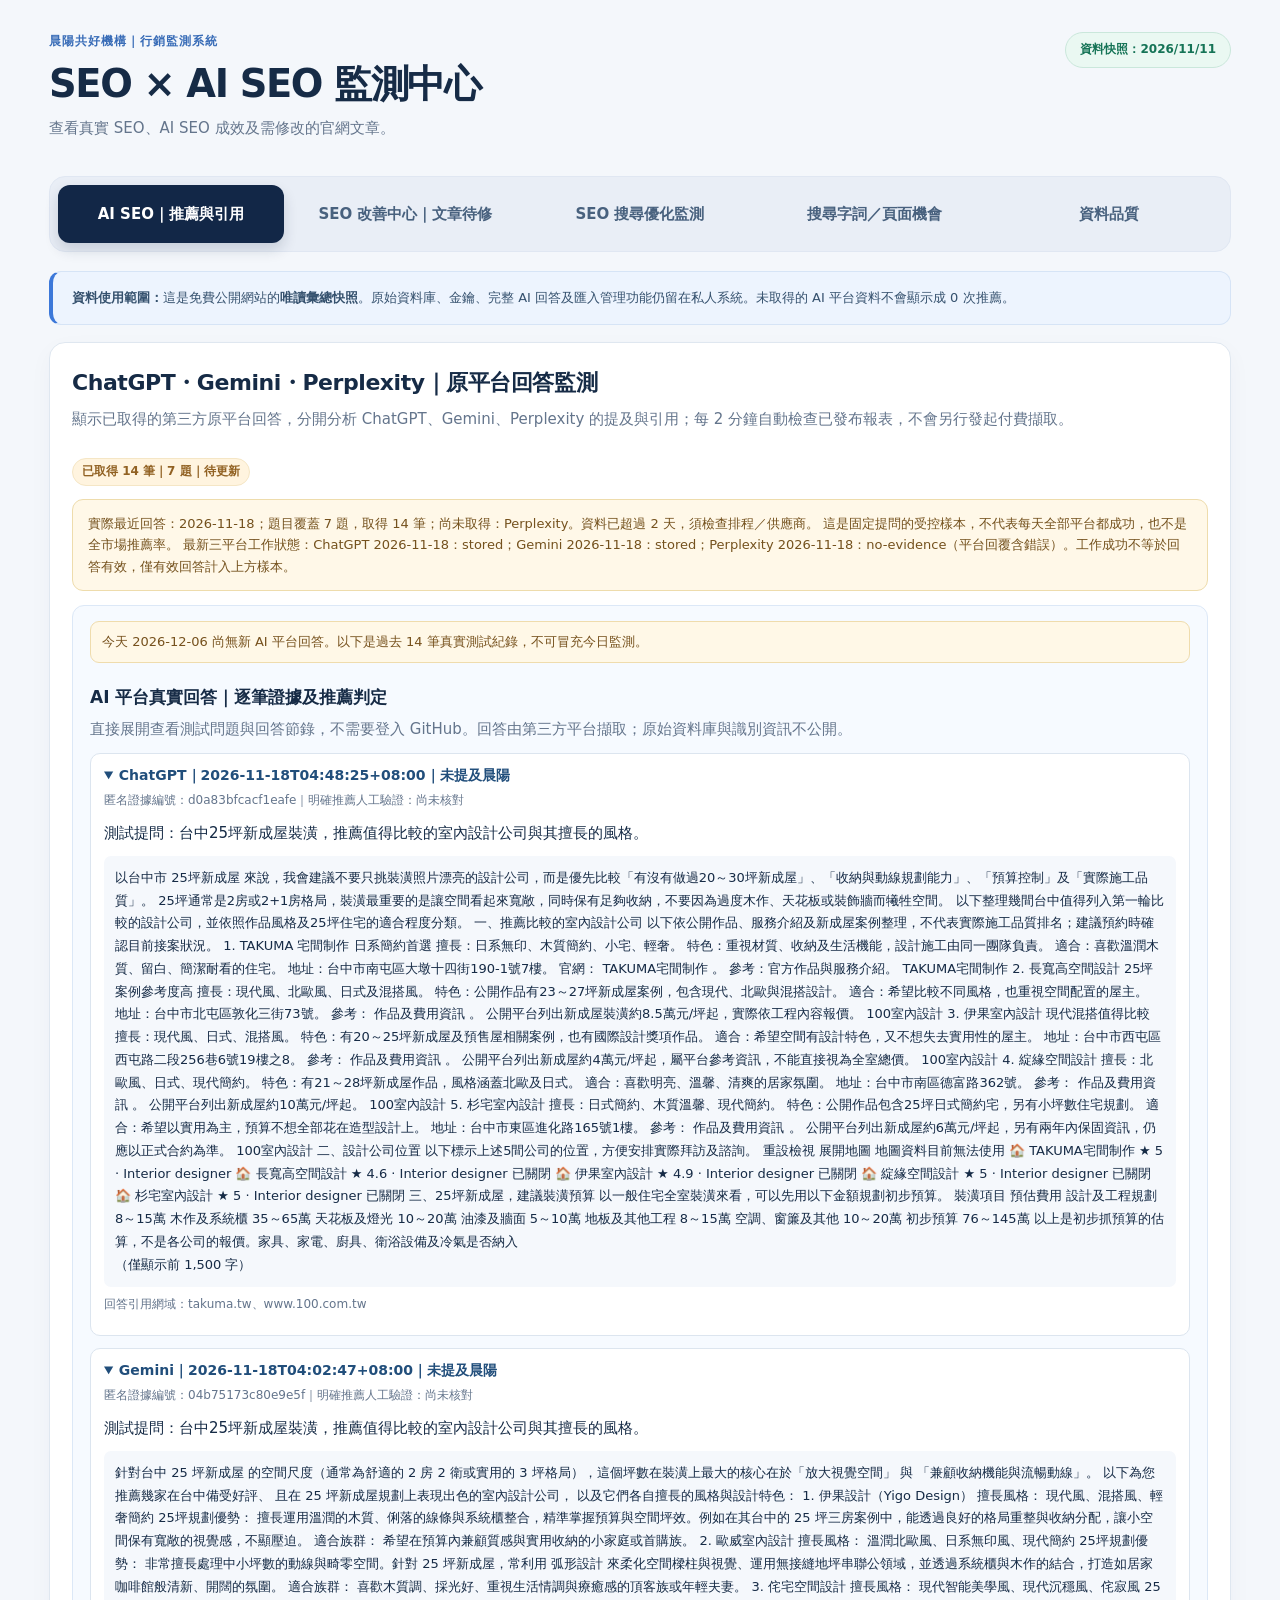
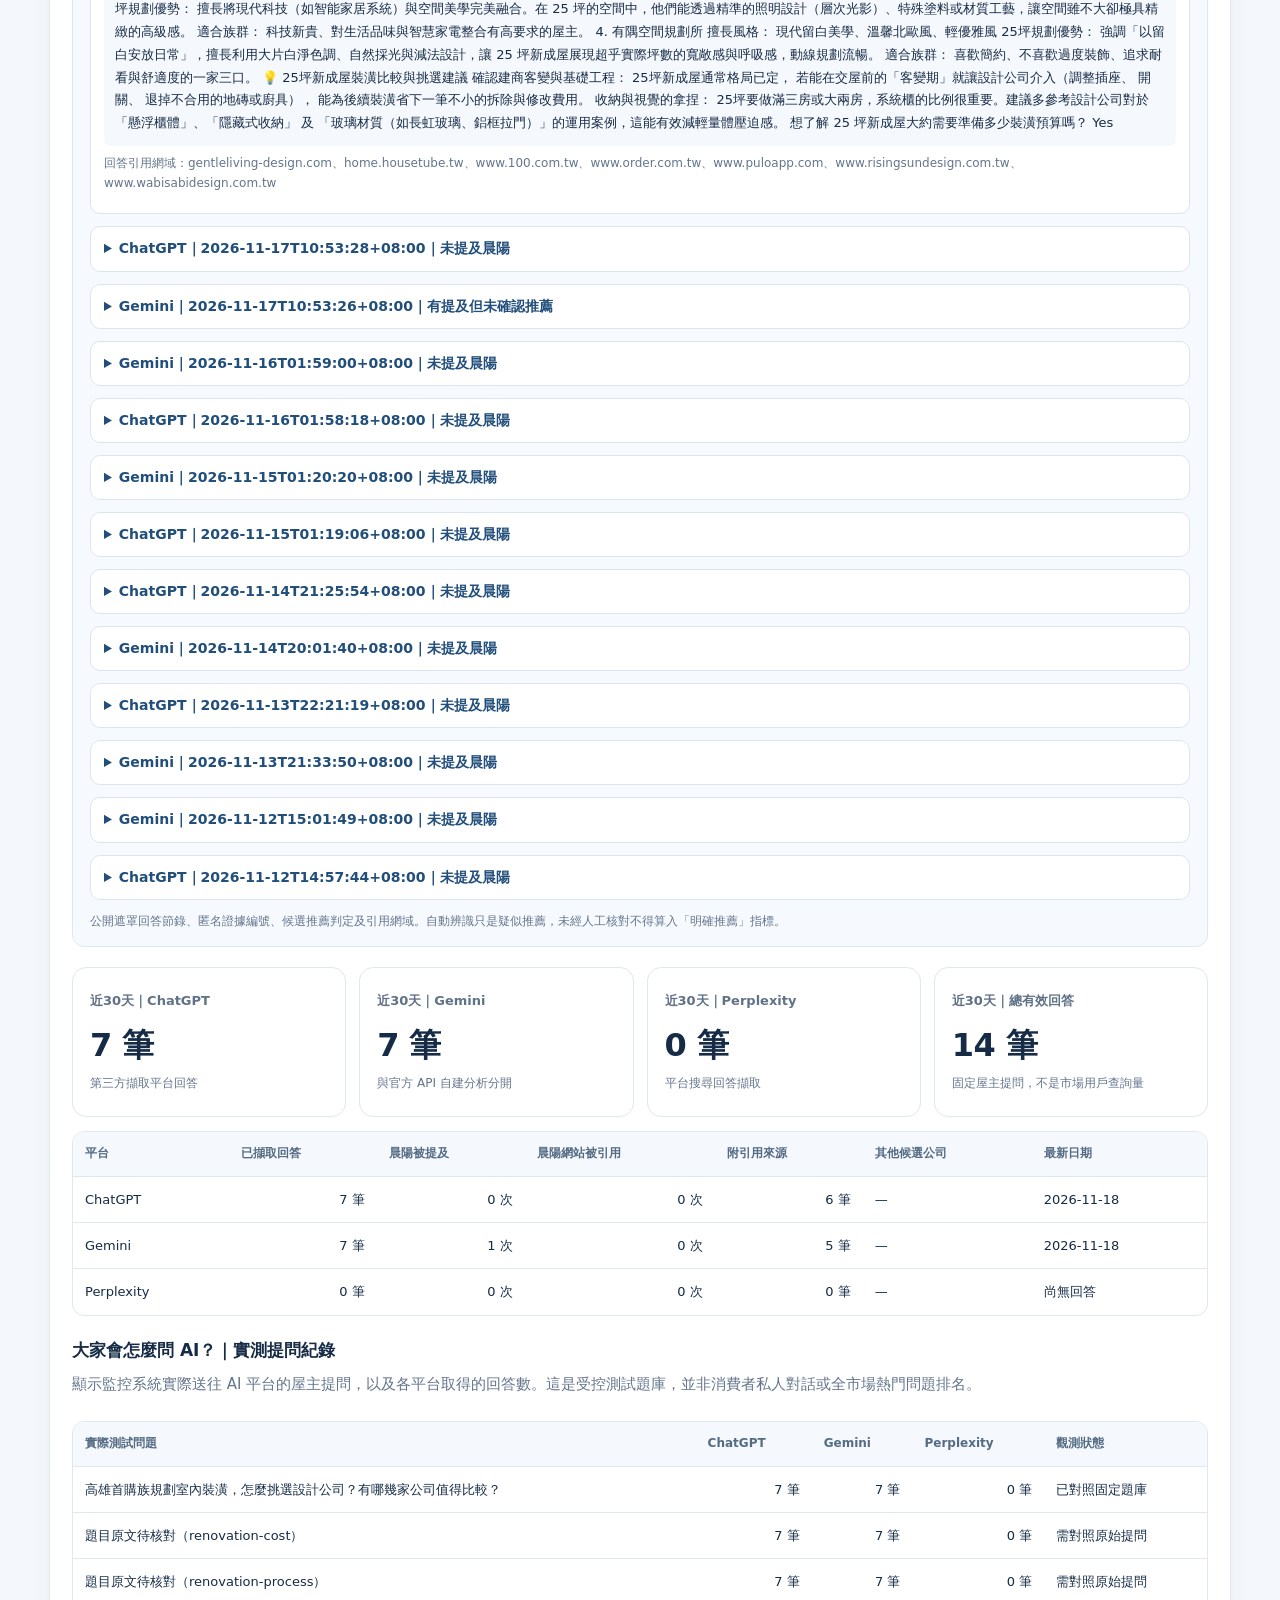
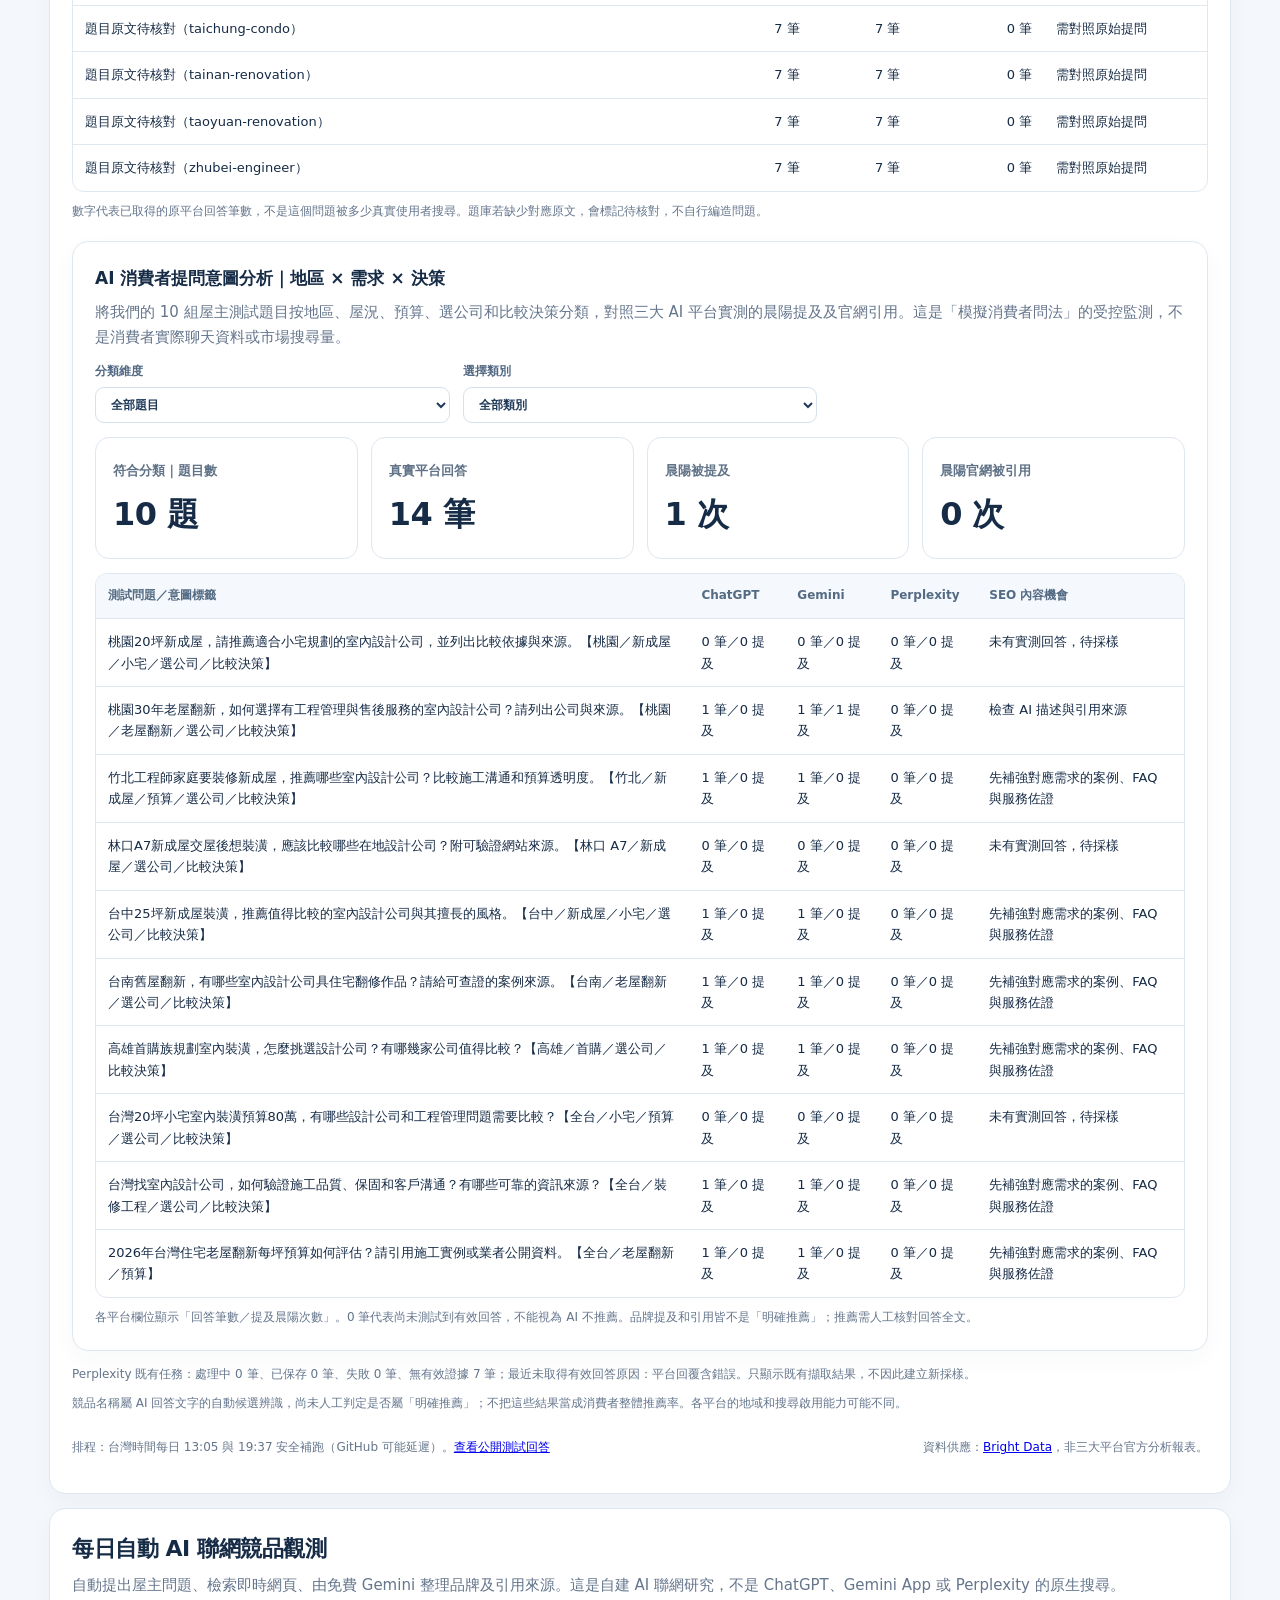
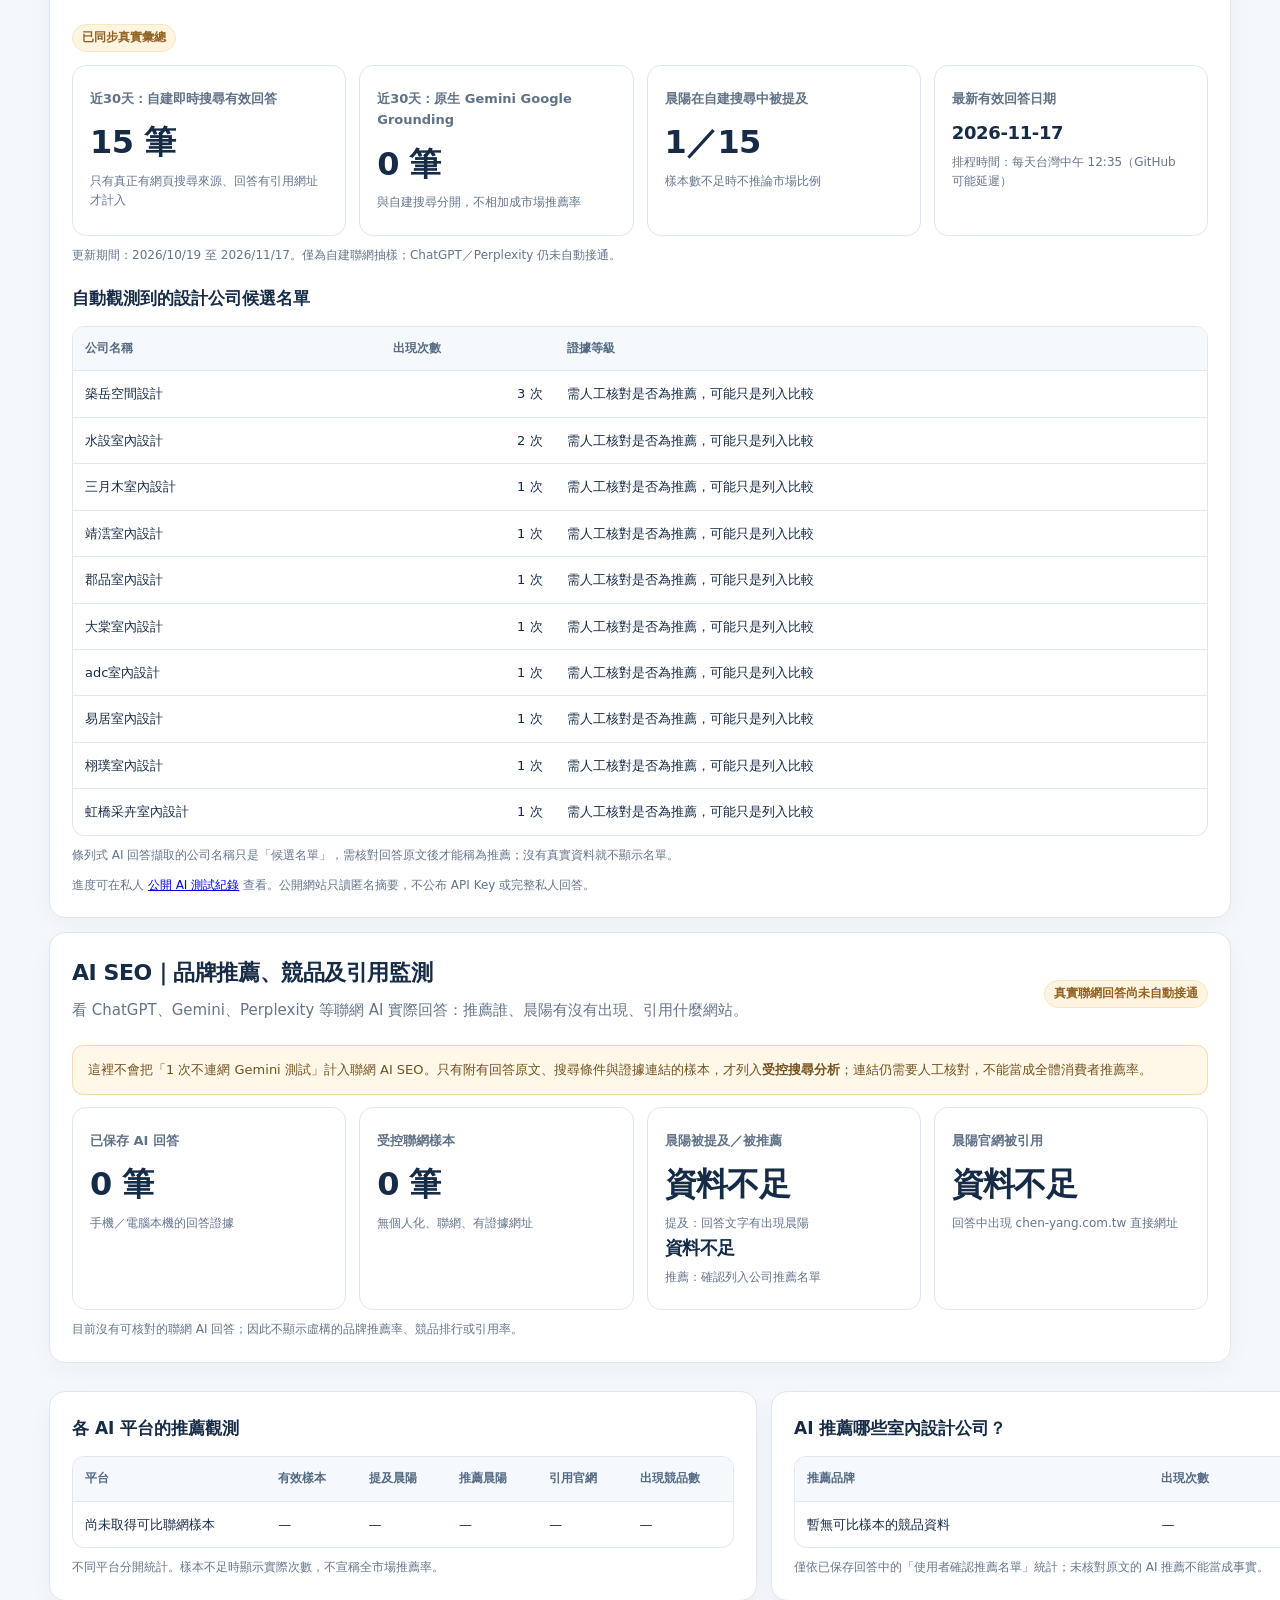
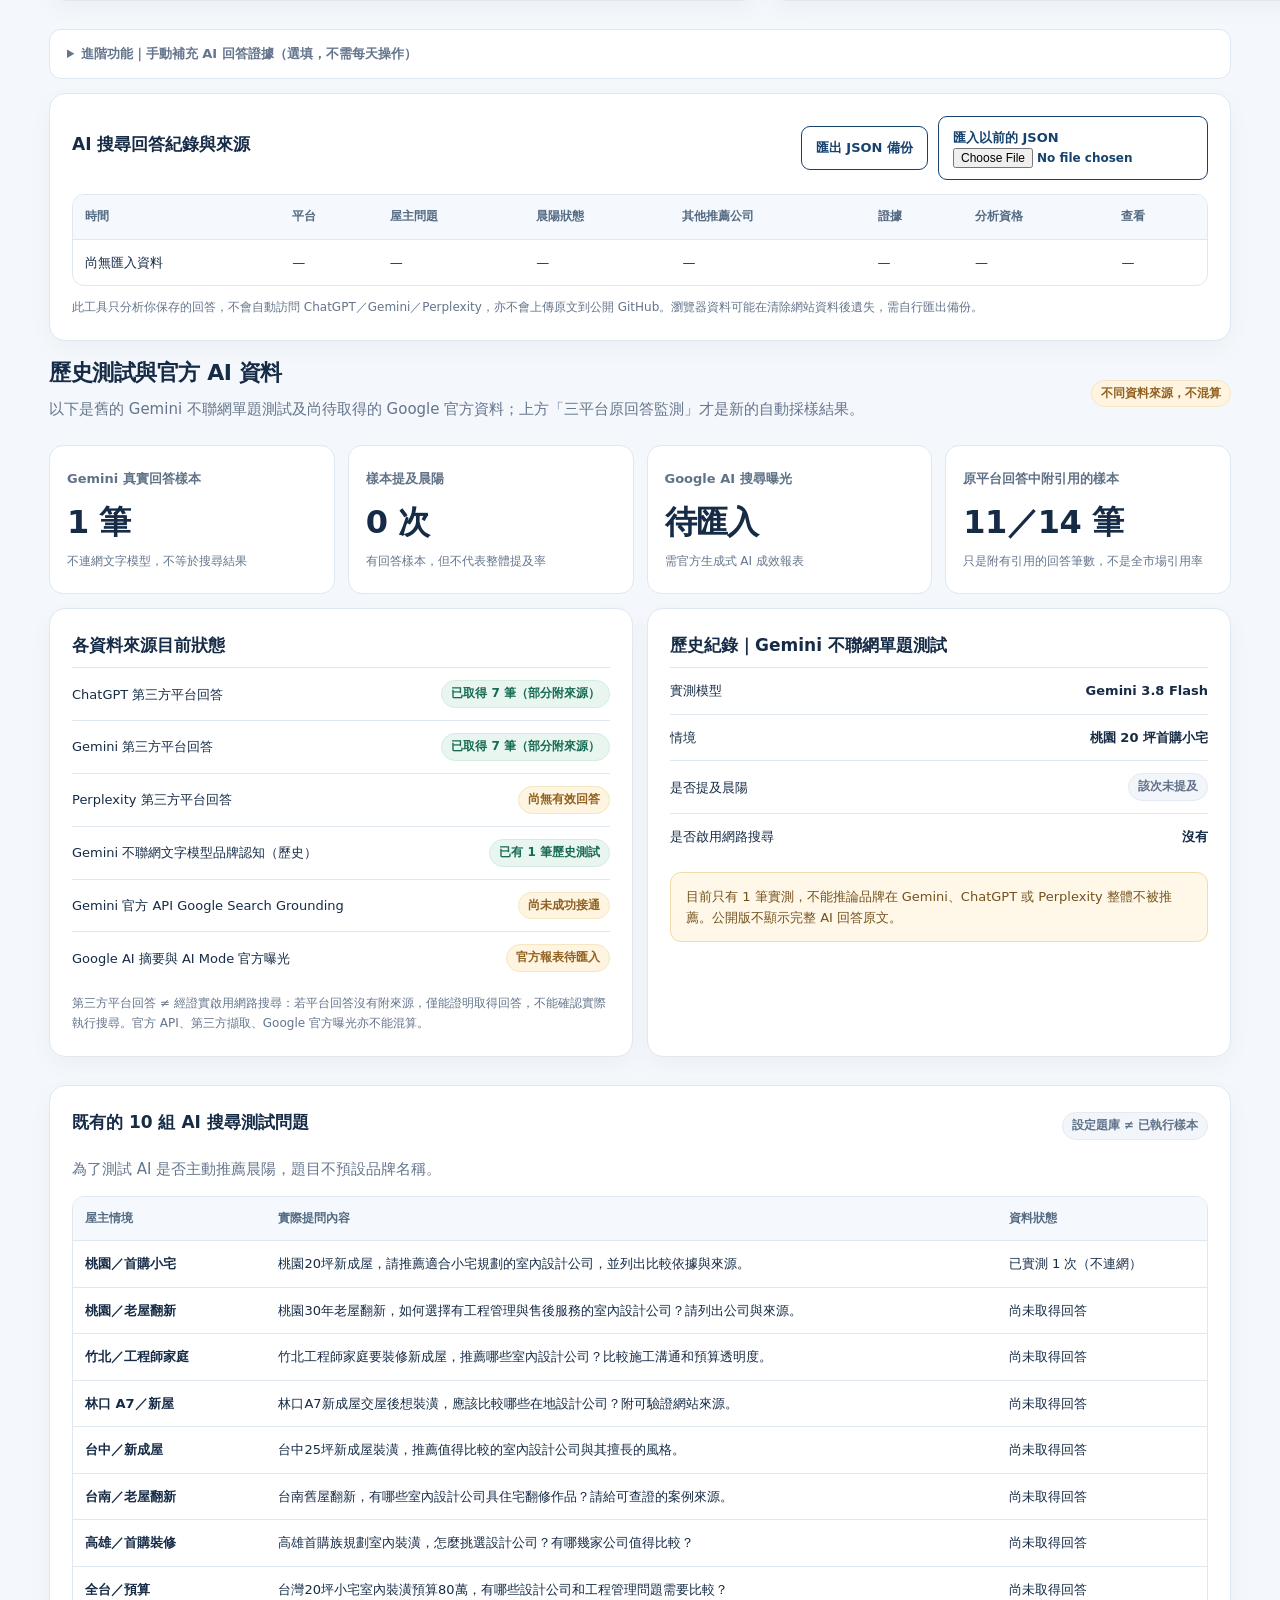
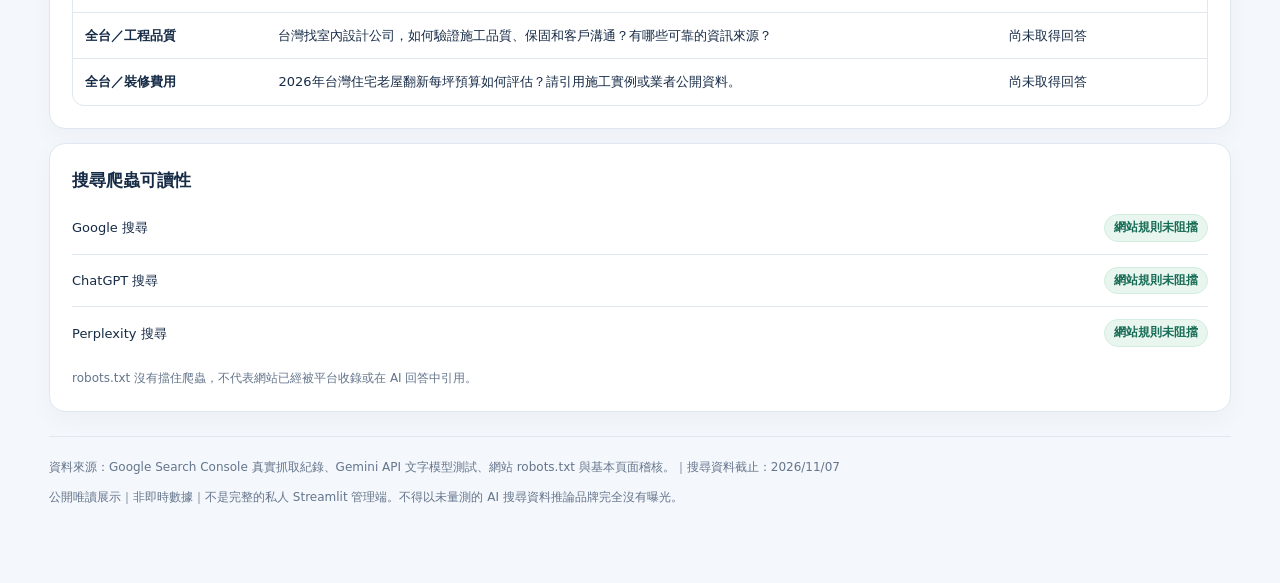
==== docs/monitor.html @ 49eb5085 "Add daily SEO article review queue replenishment" ====
<!doctype html>
<html lang="zh-Hant">
<head>
<meta charset="utf-8">
<meta name="viewport" content="width=device-width, initial-scale=1">
<meta name="robots" content="noindex,nofollow,noarchive">
<meta name="theme-color" content="#122747">
<title>晨陽｜SEO 與 AI SEO 監測中心</title>
<style>
:root{--bg:#f4f7fb;--ink:#162b46;--muted:#64758c;--navy:#122747;--blue:#2768cb;--green:#14806d;--amber:#b07621;--line:#dfe7f0;--paper:#fff}
*{box-sizing:border-box}
[hidden]{display:none!important}
body{margin:0;background:var(--bg);color:var(--ink);font:15px/1.65 system-ui,-apple-system,"Noto Sans TC","Microsoft JhengHei",sans-serif}
.shell{max-width:1230px;margin:0 auto;padding:32px 24px 65px}
.header{display:flex;align-items:flex-start;justify-content:space-between;gap:22px}
.eyebrow{font-weight:750;color:#386cb7;font-size:12px;letter-spacing:.08em}
h1{font-size:clamp(27px,3vw,40px);line-height:1.3;letter-spacing:-.035em;margin:7px 0}
h2{font-size:22px;letter-spacing:-.02em;margin:0 0 6px}
h3{font-size:17px;margin:0 0 8px}
p{margin:4px 0 10px}.muted{color:var(--muted)}.small{font-size:12px;color:var(--muted)}
.chip{border:1px solid #cae7db;background:#eaf8f2;color:#157356;border-radius:99px;padding:7px 14px;font-size:12px;font-weight:700;white-space:nowrap}
.tabs{display:grid;grid-template-columns:repeat(5,minmax(0,1fr));gap:9px;margin:26px 0 19px;background:#e9eef6;padding:8px;border-radius:16px;border:1px solid #e0e7f2}
.tab{border:1px solid transparent;border-radius:12px;background:transparent;color:#48617e;font:inherit;font-size:15px;font-weight:750;padding:14px 10px;cursor:pointer;text-align:center;min-height:58px}
.tab[aria-selected=true]{background:var(--navy);color:#fff;box-shadow:0 7px 14px rgba(18,39,71,.16)}
.tab:focus-visible{outline:3px solid #80b3fa;outline-offset:2px}
.banner{margin:0 0 17px;border:1px solid #d6e4f6;border-left:4px solid #3c78d9;border-radius:12px;padding:15px 19px;background:#edf4fe;font-size:13px;color:#35516e}
.panel{background:var(--paper);border:1px solid var(--line);border-radius:16px;padding:22px;margin:14px 0;box-shadow:0 8px 25px rgba(20,44,75,.035)}
.panel.soft{background:#f9fbff}
.metrics{display:grid;grid-template-columns:repeat(4,minmax(0,1fr));gap:13px}
.metric{background:#fff;border:1px solid var(--line);border-radius:14px;padding:22px 17px}
.metric .name{color:#607287;font-size:13px;font-weight:700}
.metric .number{font-weight:780;font-size:clamp(24px,2.5vw,35px);line-height:1.35;margin-top:12px;font-variant-numeric:tabular-nums;letter-spacing:-.02em}
.metric .sub{font-size:12px;color:var(--muted);margin-top:7px}
.flexhead{display:flex;justify-content:space-between;align-items:center;gap:16px;flex-wrap:wrap;margin-bottom:13px}
.switch{display:flex;gap:5px;background:#e9eef6;border-radius:10px;padding:4px}
.switch button{border:0;background:transparent;color:#475f7f;font:inherit;font-size:13px;font-weight:700;padding:8px 14px;border-radius:8px;cursor:pointer}
.switch button[aria-pressed=true]{background:#122747;color:white}
.cols{display:grid;grid-template-columns:1fr 1fr;gap:14px}
.cols>.panel{margin:14px 0}
.label{display:inline-block;border:1px solid #e4eaf2;background:#f2f5f9;color:#60728a;border-radius:100px;padding:3px 9px;font-size:12px;font-weight:700}
.label.yes{color:#176b54;background:#e8f6ef;border-color:#d3ede0}
.label.wait{color:#916122;background:#fff4df;border-color:#f5e6c5}
.message{font-size:13px;padding:13px 15px;border:1px solid #eedcac;background:#fff8e8;color:#74511d;border-radius:11px;margin:12px 0}
.statusline{display:flex;align-items:center;justify-content:space-between;gap:15px;padding:12px 0;border-top:1px solid var(--line);font-size:13px}
.statusline:first-child{border-top:0}
.tablebox{overflow:auto;width:100%;border:1px solid var(--line);border-radius:12px;margin-top:14px}
table{border-collapse:collapse;width:100%;min-width:660px;font-size:13px}
th,td{text-align:left;padding:12px;border-bottom:1px solid var(--line);vertical-align:top}
th{background:#f5f8fc;color:#546b84;font-size:12px}
tbody tr:last-child td{border-bottom:0}
.num{text-align:right;font-variant-numeric:tabular-nums;white-space:nowrap}
.clean{border:0;background:none;color:var(--blue);padding:0;font:inherit;text-decoration:underline;cursor:pointer}
.question-table td:first-child{font-weight:700;min-width:145px}
.detail{font-size:12px;color:var(--muted);margin:10px 0 0}
.sep{border:0;border-top:1px solid var(--line);margin:18px 0}
.progress{height:12px;background:#e8eef6;border-radius:30px;overflow:hidden;margin:13px 0}
.progress .fill{height:100%;background:#3475d1;border-radius:30px;width:0}
.foot{border-top:1px solid var(--line);padding-top:17px;margin-top:24px;font-size:12px;color:var(--muted)}
.error{display:none;background:#fff0ed;color:#a53826;border:1px solid #ffd2c9;border-radius:11px;padding:14px;margin:15px 0}
@media(max-width:860px){.metrics{grid-template-columns:repeat(2,1fr)}.cols{grid-template-columns:1fr}.cols>.panel{margin:7px 0}.tabs{gap:4px}.tab{font-size:13px;padding:11px 6px}}
@media(max-width:530px){.shell{padding:21px 12px 45px}.header{display:block}.chip{display:inline-block;margin-top:10px}.tabs{grid-template-columns:repeat(2,minmax(0,1fr))}.tab{min-height:48px}.metric{padding:14px}.metric .number{font-size:26px}.panel{padding:16px}.statusline{align-items:flex-start;flex-wrap:wrap}}
.market-filters{display:grid;grid-template-columns:repeat(3,minmax(0,1fr));gap:12px;margin:14px 0}
.market-filters label{font-size:12px;color:#526883;font-weight:700;display:flex;flex-direction:column;gap:7px}
.market-filters select,.market-filters input{max-width:100%;min-width:0;padding:10px 11px;border:1px solid #d6e1ed;border-radius:9px;font:inherit;color:#203a5a;background:#fff}
.market-filters input[type=file]{font-size:12px}
.market-action{border:1px solid #17426e;border-radius:9px;background:#17426e;padding:9px 14px;color:#fff;font:inherit;font-size:13px;font-weight:650;cursor:pointer}
.market-action.secondary{background:#fff;color:#17426e}
.market-action:focus-visible,.market-filters :focus-visible{outline:3px solid #87b8f5}
@media(max-width:800px){.market-filters{grid-template-columns:1fr 1fr}}
@media(max-width:500px){.market-filters{grid-template-columns:1fr}}


.ai-fields{display:grid;grid-template-columns:repeat(3,minmax(0,1fr));gap:13px;margin:12px 0}
.ai-fields label{display:flex;flex-direction:column;gap:5px;font-size:12px;font-weight:700;color:#526883}
.ai-fields .ai-wide{grid-column:1/-1}
.ai-fields textarea,.ai-fields input,.ai-fields select{width:100%;min-width:0;padding:9px 11px;border:1px solid #d6e1ed;border-radius:9px;font:inherit;line-height:1.6;color:#203a5a;background:#fff}
.ai-buttons{display:flex;gap:10px;flex-wrap:wrap;align-items:center}
.ai-action,.ai-file{border:1px solid #17426e;border-radius:9px;background:#17426e;padding:10px 14px;color:#fff;font:inherit;font-size:13px;font-weight:700;cursor:pointer;display:inline-block}
.ai-action.secondary,.ai-file{background:#fff;color:#17426e}
.ai-file input{display:block;max-width:240px;font:inherit;font-size:12px}
.ai-action:focus-visible,.ai-fields :focus-visible,.ai-file :focus-visible{outline:3px solid #87b8f5}

/* Show actual captured AI responses BEFORE charts, with first two opened. */
.native-answer-first{margin:14px 0 20px;padding:15px 17px;background:#f6faff;border:1px solid #dce8f7;border-radius:12px}
.native-answer-first h3{font-size:17px;margin:0 0 6px}
.native-answer-notice{background:#fff8e7;color:#76511d;padding:9px 11px;border:1px solid #efdcad;border-radius:9px;font-size:13px;line-height:1.65;margin:0 0 12px}
.native-answer-first #native-public-tests details{background:#fff;border:1px solid #dce5ef;border-radius:10px;padding:10px 13px;max-width:100%}
.native-answer-first #native-public-tests details>summary{cursor:pointer;font-size:14px;font-weight:700;color:#214e7b}
.native-answer-first #native-public-tests details>div{font-size:13px;line-height:1.75;background:#f5f8fc;border-radius:7px;padding:11px;margin:8px 0}
@media(max-width:720px){.native-answer-first{padding:12px}}
.ai-preview{margin-top:12px}
.ai-answer-preview{white-space:pre-wrap;overflow-wrap:anywhere;max-height:280px;overflow:auto;background:#f4f8fe;border:1px solid #dfe7f0;padding:12px;border-radius:9px;font-size:12px}
.ai-preview .ai-action{margin:12px 0}
@media(max-width:800px){.ai-fields{grid-template-columns:1fr 1fr}}
@media(max-width:530px){.ai-fields{grid-template-columns:1fr}}

.ai-manual-panel{margin:14px 0}.ai-manual-panel>summary{cursor:pointer;padding:13px 17px;border:1px solid var(--line);background:#fff;border-radius:12px;color:var(--muted);font-size:13px;font-weight:750}.ai-manual-panel[open]>summary{border-radius:12px 12px 0 0}.ai-manual-panel .panel{margin:0}

#seo-history .switch{align-items:center;flex-wrap:wrap;background:transparent}
#seo-history select{font:inherit;border:1px solid #d7e0ec;border-radius:8px;padding:7px 8px;background:#fff}
#seo-history .market-action{font-size:12px;padding:8px 11px}
#seo-today table,#seo-history table{min-width:690px}
@media(max-width:530px){#seo-history .flexhead{display:block}#seo-history .switch{margin-top:12px}}
</style>
<link rel="stylesheet" href="./seo-case-expansion.css?v=compact-pair-20261116">
</head>
<body>
<div class="shell">
 <header class="header">
  <div><div class="eyebrow">晨陽共好機構｜行銷監測系統</div><h1>SEO × AI SEO 監測中心</h1>
   <p class="muted">查看真實 SEO、AI SEO 成效及需修改的官網文章。</p></div>
  <span class="chip" id="date-chip">正在讀取資料</span>
 </header>
 <nav class="tabs" role="tablist" aria-label="主要分析模組">
  <button id="tab-ai" class="tab" role="tab" type="button" data-tab="ai" aria-selected="true" aria-controls="view-ai">AI SEO｜推薦與引用</button>
  <button id="tab-actions" class="tab" role="tab" type="button" data-tab="actions" aria-selected="false" aria-controls="view-actions" tabindex="-1">SEO 改善中心｜文章待修</button>
  <button id="tab-seo" class="tab" role="tab" type="button" data-tab="seo" aria-selected="false" aria-controls="view-seo" tabindex="-1">SEO 搜尋優化監測</button>
  <button id="tab-opps" class="tab" role="tab" type="button" data-tab="opps" aria-selected="false" aria-controls="view-opps" tabindex="-1">搜尋字詞／頁面機會</button>
  <button id="tab-quality" class="tab" role="tab" type="button" data-tab="quality" aria-selected="false" aria-controls="view-quality" tabindex="-1">資料品質</button>
 </nav>
 <div id="error" class="error" role="alert"></div>
 <div class="banner"><strong>資料使用範圍：</strong>這是免費公開網站的<strong>唯讀彙總快照</strong>。原始資料庫、金鑰、完整 AI 回答及匯入管理功能仍留在私人系統。未取得的 AI 平台資料不會顯示成 0 次推薦。</div>

 <section id="view-ai" role="tabpanel" aria-labelledby="tab-ai">
  <section class="panel" aria-label="ChatGPT Gemini Perplexity 原平台回答自動監測">
    <div class="flexhead">
      <div><h2>ChatGPT・Gemini・Perplexity｜原平台回答監測</h2>
        <p class="muted">顯示已取得的第三方原平台回答，分開分析 ChatGPT、Gemini、Perplexity 的提及與引用；每 2 分鐘自動檢查已發布報表，不會另行發起付費擷取。</p>
      </div>
      <span class="label wait" id="native-ai-status">尚未取得真實平台樣本</span>
    </div>
    <p class="message" id="native-ai-hint">正在核對原平台的有效樣本數、採樣日期、題目覆蓋率與缺少的平台；自建 RAG 和不連網 Gemini 不列入此區。</p>
    <section class="native-answer-first" aria-label="實際 AI 平台回答優先顯示">
      <p id="native-ai-today" class="native-answer-notice" role="status">正在確認今天是否真的取得 AI 回答。</p>
    <h3 style="margin-top:20px">AI 平台真實回答｜逐筆證據及推薦判定</h3>
    <p class="muted">直接展開查看測試問題與回答節錄，不需要登入 GitHub。回答由第三方平台擷取；原始資料庫與識別資訊不公開。</p>
    <div id="native-public-tests" class="ai-preview">正在載入公開測試結果。</div>
    <p class="detail">公開遮罩回答節錄、匿名證據編號、候選推薦判定及引用網域。自動辨識只是疑似推薦，未經人工核對不得算入「明確推薦」指標。</p>
    </section>
    <div class="metrics">
      <div class="metric"><div class="name">近30天｜ChatGPT</div><div class="number" id="native-chatgpt">未取得</div><div class="sub">第三方擷取平台回答</div></div>
      <div class="metric"><div class="name">近30天｜Gemini</div><div class="number" id="native-gemini">未取得</div><div class="sub">與官方 API 自建分析分開</div></div>
      <div class="metric"><div class="name">近30天｜Perplexity</div><div class="number" id="native-perplexity">未取得</div><div class="sub">平台搜尋回答擷取</div></div>
      <div class="metric"><div class="name">近30天｜總有效回答</div><div class="number" id="native-total">未取得</div><div class="sub">固定屋主提問，不是市場用戶查詢量</div></div>
    </div>
    <div class="tablebox"><table>
      <thead><tr><th>平台</th><th>已擷取回答</th><th>晨陽被提及</th><th>晨陽網站被引用</th><th>附引用來源</th><th>其他候選公司</th><th>最新日期</th></tr></thead>
      <tbody id="native-platform-rows"><tr><td colspan="7">等待原平台回答自動監測啟用。</td></tr></tbody>
    </table></div>
    <div class="flexhead" style="margin-top:20px"><div><h3>大家會怎麼問 AI？｜實測提問紀錄</h3><p class="muted">顯示監控系統實際送往 AI 平台的屋主提問，以及各平台取得的回答數。這是受控測試題庫，並非消費者私人對話或全市場熱門問題排名。</p></div></div>
    <div class="tablebox"><table>
      <thead><tr><th>實際測試問題</th><th>ChatGPT</th><th>Gemini</th><th>Perplexity</th><th>觀測狀態</th></tr></thead>
      <tbody id="native-question-rows"><tr><td colspan="5">正在載入測試題目與回答紀錄。</td></tr></tbody>
    </table></div>
    <p class="detail">數字代表已取得的原平台回答筆數，不是這個問題被多少真實使用者搜尋。題庫若缺少對應原文，會標記待核對，不自行編造問題。</p>
    <section class="panel" aria-label="AI 消費者提問意圖分析" style="margin-top:20px">
      <h3>AI 消費者提問意圖分析｜地區 × 需求 × 決策</h3>
      <p class="muted">將我們的 10 組屋主測試題目按地區、屋況、預算、選公司和比較決策分類，對照三大 AI 平台實測的晨陽提及及官網引用。這是「模擬消費者問法」的受控監測，不是消費者實際聊天資料或市場搜尋量。</p>
      <div class="ai-fields">
        <label>分類維度
          <select id="ai-intent-dimension"><option value="all">全部題目</option><option value="region">依地區</option><option value="housing">依屋況／住宅類型</option><option value="intents">依決策意圖</option></select>
        </label>
        <label>選擇類別
          <select id="ai-intent-value"><option value="all">全部類別</option></select>
        </label>
      </div>
      <div class="metrics" style="margin-top:14px">
        <div class="metric"><div class="name">符合分類｜題目數</div><div class="number" id="ai-intent-questions">—</div></div>
        <div class="metric"><div class="name">真實平台回答</div><div class="number" id="ai-intent-samples">—</div></div>
        <div class="metric"><div class="name">晨陽被提及</div><div class="number" id="ai-intent-mentions">—</div></div>
        <div class="metric"><div class="name">晨陽官網被引用</div><div class="number" id="ai-intent-citations">—</div></div>
      </div>
      <div class="tablebox"><table><thead><tr><th>測試問題／意圖標籤</th><th>ChatGPT</th><th>Gemini</th><th>Perplexity</th><th>SEO 內容機會</th></tr></thead><tbody id="ai-intent-rows"><tr><td colspan="5">正在讀取實測意圖資料。</td></tr></tbody></table></div>
      <p class="detail">各平台欄位顯示「回答筆數／提及晨陽次數」。0 筆代表尚未測試到有效回答，不能視為 AI 不推薦。品牌提及和引用皆不是「明確推薦」；推薦需人工核對回答全文。</p>
    </section>
    <p class="detail" id="native-perplexity-progress">Perplexity 既有任務：正在讀取。</p>
    <p class="detail">競品名稱屬 AI 回答文字的自動候選辨識，尚未人工判定是否屬「明確推薦」；不把這些結果當成消費者整體推薦率。各平台的地域和搜尋啟用能力可能不同。</p>
    <div class="flexhead" style="margin-top:14px">
      <p class="detail">排程：台灣時間每日 13:05 與 19:37 安全補跑（GitHub 可能延遲）。<a href="#native-public-tests">查看公開測試回答</a></p>
      <p class="detail">資料供應：<a href="https://brightdata.com/products/web-scraper/chatgpt" target="_blank" rel="noopener noreferrer">Bright Data</a>，非三大平台官方分析報表。</p>
    </div>
  </section>
  <section class="panel" aria-label="每日自動 AI 聯網競品搜尋狀態">
    <div class="flexhead"><div><h2>每日自動 AI 聯網競品觀測</h2>
    <p class="muted">自動提出屋主問題、檢索即時網頁、由免費 Gemini 整理品牌及引用來源。這是自建 AI 聯網研究，不是 ChatGPT、Gemini App 或 Perplexity 的原生搜尋。</p></div>
    <span class="label wait" id="ai-daily-sync-label">待取得並同步真實資料</span></div>
    <div class="metrics">
      <div class="metric"><div class="name">近30天：自建即時搜尋有效回答</div><div class="number" id="ai-daily-rag-count">未取得</div><div class="sub">只有真正有網頁搜尋來源、回答有引用網址才計入</div></div>
      <div class="metric"><div class="name">近30天：原生 Gemini Google Grounding</div><div class="number" id="ai-daily-native-count">未取得</div><div class="sub">與自建搜尋分開，不相加成市場推薦率</div></div>
      <div class="metric"><div class="name">晨陽在自建搜尋中被提及</div><div class="number" id="ai-daily-own-count">未取得</div><div class="sub">樣本數不足時不推論市場比例</div></div>
      <div class="metric"><div class="name">最新有效回答日期</div><div class="number" id="ai-daily-date" style="font-size:18px">未取得</div><div class="sub">排程時間：每天台灣中午 12:35（GitHub 可能延遲）</div></div>
    </div>
    <p class="detail" id="ai-daily-status">正在查詢公開的匿名彙總結果。若尚未成功採樣或未連通跨倉庫同步，這裡不會顯示假排名。</p>
    <h3 style="margin-top:18px">自動觀測到的設計公司候選名單</h3>
    <div class="tablebox"><table><thead><tr><th>公司名稱</th><th>出現次數</th><th>證據等級</th></tr></thead><tbody id="ai-daily-candidates"><tr><td colspan="3">等待真實聯網回答</td></tr></tbody></table></div>
    <p class="detail">條列式 AI 回答擷取的公司名稱只是「候選名單」，需核對回答原文後才能稱為推薦；沒有真實資料就不顯示名單。</p>
    <p class="detail">進度可在私人 <a href="#native-public-tests">公開 AI 測試紀錄</a> 查看。公開網站只讀匿名摘要，不公布 API Key 或完整私人回答。</p>
  </section>
  <section class="panel" aria-label="AI SEO 品牌推薦與競品分析">
   <div class="flexhead">
    <div><h2>AI SEO｜品牌推薦、競品及引用監測</h2>
    <p class="muted">看 ChatGPT、Gemini、Perplexity 等聯網 AI 實際回答：推薦誰、晨陽有沒有出現、引用什麼網站。</p></div>
    <span class="label wait">真實聯網回答尚未自動接通</span>
   </div>
   <p class="message">這裡不會把「1 次不連網 Gemini 測試」計入聯網 AI SEO。只有附有回答原文、搜尋條件與證據連結的樣本，才列入<strong>受控搜尋分析</strong>；連結仍需要人工核對，不能當成全體消費者推薦率。</p>
   <div class="metrics">
    <div class="metric"><div class="name">已保存 AI 回答</div><div class="number" id="ai-evidence-total">—</div><div class="sub">手機／電腦本機的回答證據</div></div>
    <div class="metric"><div class="name">受控聯網樣本</div><div class="number" id="ai-evidence-controlled">—</div><div class="sub">無個人化、聯網、有證據網址</div></div>
    <div class="metric"><div class="name">晨陽被提及／被推薦</div><div class="number" id="ai-evidence-mentioned">—</div><div class="sub">提及：回答文字有出現晨陽</div><div class="number" id="ai-evidence-recommended" style="font-size:18px;margin-top:3px">—</div><div class="sub">推薦：確認列入公司推薦名單</div></div>
    <div class="metric"><div class="name">晨陽官網被引用</div><div class="number" id="ai-evidence-cited">—</div><div class="sub">回答中出現 chen-yang.com.tw 直接網址</div></div>
   </div>
   <p class="detail" id="ai-evidence-scope">尚未取得可核對的聯網 AI 回答。</p>
  </section>
  <div class="cols">
   <section class="panel"><h3>各 AI 平台的推薦觀測</h3>
    <div class="tablebox"><table><thead><tr><th>平台</th><th>有效樣本</th><th>提及晨陽</th><th>推薦晨陽</th><th>引用官網</th><th>出現競品數</th></tr></thead><tbody id="ai-platform-body"></tbody></table></div>
    <p class="detail">不同平台分開統計。樣本不足時顯示實際次數，不宣稱全市場推薦率。</p>
   </section>
   <section class="panel"><h3>AI 推薦哪些室內設計公司？</h3>
    <div class="tablebox"><table><thead><tr><th>推薦品牌</th><th>出現次數</th><th>核對狀態</th></tr></thead><tbody id="ai-competitor-body"></tbody></table></div>
    <p class="detail">僅依已保存回答中的「使用者確認推薦名單」統計；未核對原文的 AI 推薦不能當成事實。</p>
   </section>
  </div>
  <details class="ai-manual-panel">
    <summary>進階功能｜手動補充 AI 回答證據（選填，不需每天操作）</summary>
  <section class="panel" aria-label="AI 搜尋回答證據輸入">
   <div class="flexhead"><div><h3>新增 AI 回答證據｜手機也能使用</h3>
    <p class="muted">不用 API、不需要另外付費。把確實取得的 AI 搜尋回答及分享網址記錄下來，系統會整理品牌與來源；不會偷偷自動登入或爬取你的訂閱帳號。</p></div></div>
   <div class="ai-fields">
    <label>AI 平台
     <select id="ai-input-platform"><option>ChatGPT</option><option>Gemini</option><option>Perplexity</option><option>Google AI Mode</option><option>Microsoft Copilot</option><option>其他</option></select>
    </label>
    <label>回答時間
     <input type="datetime-local" id="ai-input-time">
    </label>
    <label>模型（選填）
     <input id="ai-input-model" placeholder="例如 GPT-6 搜尋，若未知可留白" maxlength="160">
    </label>
    <label>是否使用聯網搜尋？
     <select id="ai-input-search"><option value="unknown">不確定</option><option value="yes">有，已啟用搜尋</option><option value="no">沒有，不連網回答</option></select>
    </label>
    <label>是否無個人化？
     <select id="ai-input-clean"><option value="unknown">不確定</option><option value="clean">無個人化／乾淨環境</option><option value="personalized">個人帳號有相關記憶</option></select>
    </label>
    <label>選擇既有屋主題庫
     <select id="ai-prompt-bank"><option value="">不套用（自行輸入問題）</option></select>
    </label>
    <label class="ai-wide">實際向 AI 問的完整問題
     <textarea id="ai-input-prompt" rows="2" maxlength="1500" placeholder="例如：桃園 25 坪新成屋推薦哪些室內設計公司？"></textarea>
    </label>
    <label class="ai-wide">AI 回答原文（必要）
     <textarea id="ai-input-answer" rows="6" maxlength="30000" placeholder="完整貼上 AI 回答，保留推薦品牌與引用網址。沒有真實回答請勿編造。"></textarea>
    </label>
    <label class="ai-wide">實際推薦的公司名稱（每行一間，儲存前人工確認）
     <textarea id="ai-input-brands" rows="3" placeholder="每行一家公司。可以先按「辨識候選品牌」，再檢查是否真的被推薦。"></textarea>
    </label>
    <label class="ai-wide">AI 回答中的引用網址（每行一個，可用辨識功能帶入）
     <textarea id="ai-input-citations" rows="2" placeholder="例如 https://example.com/article"></textarea>
    </label>
    <label class="ai-wide">AI 對話分享連結／公開回答證據（選填；無連結不納入受控樣本）
     <input id="ai-input-proof" type="url" maxlength="1500" inputmode="url" placeholder="https://...">
    </label>
   </div>
   <div class="ai-buttons">
    <button class="ai-action secondary" type="button" id="ai-detect-brands">辨識候選品牌與引用網址</button>
    <button class="ai-action" type="button" id="ai-save-evidence">儲存並分析這筆回答</button>
   </div>
   <p id="ai-evidence-status" role="status" class="small">新功能目前沒有預載虛構推薦名單；資料只會存在目前瀏覽器。輸出 JSON 可備份並移到其他裝置。</p>
  </section>
  </details>
  <section class="panel" aria-label="AI SEO 來源紀錄與備份">
   <div class="flexhead"><h3>AI 搜尋回答紀錄與來源</h3>
    <div class="ai-buttons">
      <button type="button" class="ai-action secondary" id="ai-export-evidence">匯出 JSON 備份</button>
      <label class="ai-file">匯入以前的 JSON
       <input type="file" id="ai-import-evidence" accept=".json,application/json">
      </label>
    </div>
   </div>
   <div class="tablebox"><table><thead><tr><th>時間</th><th>平台</th><th>屋主問題</th><th>晨陽狀態</th><th>其他推薦公司</th><th>證據</th><th>分析資格</th><th>查看</th></tr></thead><tbody id="ai-evidence-history"></tbody></table></div>
   <div id="ai-record-preview" class="ai-preview"></div>
   <p class="detail">此工具只分析你保存的回答，不會自動訪問 ChatGPT／Gemini／Perplexity，亦不會上傳原文到公開 GitHub。瀏覽器資料可能在清除網站資料後遺失，需自行匯出備份。</p>
  </section>
  <div class="flexhead"><div><h2>歷史測試與官方 AI 資料</h2><p class="muted">以下是舊的 Gemini 不聯網單題測試及尚待取得的 Google 官方資料；上方「三平台原回答監測」才是新的自動採樣結果。</p></div><span class="label wait">不同資料來源，不混算</span></div>
  <div class="metrics">
   <div class="metric"><div class="name">Gemini 真實回答樣本</div><div class="number" id="ai-samples">—</div><div class="sub">不連網文字模型，不等於搜尋結果</div></div>
   <div class="metric"><div class="name">樣本提及晨陽</div><div class="number" id="ai-mentions">—</div><div class="sub">有回答樣本，但不代表整體提及率</div></div>
   <div class="metric"><div class="name">Google AI 搜尋曝光</div><div class="number">待匯入</div><div class="sub">需官方生成式 AI 成效報表</div></div>
   <div class="metric"><div class="name">原平台回答中附引用的樣本</div><div class="number" id="legacy-sourced-count">讀取中</div><div class="sub">只是附有引用的回答筆數，不是全市場引用率</div></div>
  </div>
  <div class="cols">
   <div class="panel"><h3>各資料來源目前狀態</h3>
    <div class="statusline"><span>ChatGPT 第三方平台回答</span><span class="label" id="legacy-chatgpt-status">讀取中</span></div>
    <div class="statusline"><span>Gemini 第三方平台回答</span><span class="label" id="legacy-gemini-status">讀取中</span></div>
    <div class="statusline"><span>Perplexity 第三方平台回答</span><span class="label" id="legacy-perplexity-status">讀取中</span></div>
    <div class="statusline"><span>Gemini 不聯網文字模型品牌認知（歷史）</span><span class="label yes">已有 1 筆歷史測試</span></div>
    <div class="statusline"><span>Gemini 官方 API Google Search Grounding</span><span class="label wait">尚未成功接通</span></div>
    <div class="statusline"><span>Google AI 摘要與 AI Mode 官方曝光</span><span class="label wait">官方報表待匯入</span></div>
    <p class="detail">第三方平台回答 ≠ 經證實啟用網路搜尋：若平台回答沒有附來源，僅能證明取得回答，不能確認實際執行搜尋。官方 API、第三方擷取、Google 官方曝光亦不能混算。</p>
   </div>
   <div class="panel"><h3>歷史紀錄｜Gemini 不聯網單題測試</h3>
    <div class="statusline"><span>實測模型</span><strong>Gemini 3.8 Flash</strong></div>
    <div class="statusline"><span>情境</span><strong>桃園 20 坪首購小宅</strong></div>
    <div class="statusline"><span>是否提及晨陽</span><span class="label" id="gemini-mentioned">—</span></div>
    <div class="statusline"><span>是否啟用網路搜尋</span><strong>沒有</strong></div>
    <p class="message">目前只有 1 筆實測，不能推論品牌在 Gemini、ChatGPT 或 Perplexity 整體不被推薦。公開版不顯示完整 AI 回答原文。</p>
   </div>
  </div>
  <section class="panel"><div class="flexhead"><h3>既有的 10 組 AI 搜尋測試問題</h3><span class="label">設定題庫 ≠ 已執行樣本</span></div>
   <p class="muted">為了測試 AI 是否主動推薦晨陽，題目不預設品牌名稱。</p>
   <div class="tablebox"><table class="question-table"><thead><tr><th>屋主情境</th><th>實際提問內容</th><th>資料狀態</th></tr></thead><tbody id="prompts-body"></tbody></table></div>
  </section>
  <section class="panel"><h3>搜尋爬蟲可讀性</h3><div id="robots-list"></div>
   <p class="detail">robots.txt 沒有擋住爬蟲，不代表網站已經被平台收錄或在 AI 回答中引用。</p>
  </section>
 </section>


 <section id="view-actions" role="tabpanel" aria-labelledby="tab-actions" hidden>
  <h2>SEO 改稿中心｜一篇文章、一份完整 HTML</h2>
  <p class="muted">選擇文章，直接取得已排版的新版正文、原案例圖片、相關影片與圖片 ALT。每篇只有一個完整 HTML 複製按鈕。</p>
  <section class="panel" aria-label="晨陽官網文章改稿">
    <div class="ai-fields">
      <label>文章狀態
        <select id="action-view">
          <option value="pending">待修改文章</option>
          <option value="archive">歷史紀錄｜已完成</option>
        </select>
      </label>
      <label>選擇文章
        <select id="action-article"><option value="">正在讀取改稿</option></select>
      </label>
    </div>
    <p class="detail" id="action-state-summary">正在讀取文章狀態。</p>
    <p class="detail" id="action-daily-update" role="status">每日補稿｜讀取更新紀錄中</p>
    <button type="button" class="ai-action secondary" id="action-history-toggle" disabled>查看已完成紀錄</button>
    <div id="case-expansion" aria-label="同建案新增案件與圖像判讀">正在載入新增案件功能。</div>
    <div id="seo-article-actions" aria-live="polite">正在載入單篇圖文影音 HTML。</div>
    <p class="detail">原媒體不需重新上傳，但仍須核對原頁的媒體是否完整、圖片 ALT 是否符合實際畫面及 CMS 能否保留 HTML 格式。SEO 改善是測試假設，非保證排名提升。</p>
  </section>
  <details class="ai-manual-panel" id="action-discovery-panel">
    <summary>本週全站 GSC 新發現｜待稽核文章 <span id="site-discovery-count">（資料同步中）</span></summary>
    <div id="site-discovery-results">正在讀取真實 GSC 網頁層級資料。</div>
    <p class="detail">每日 18:45（台灣時間）從候選中挑選最多 3 篇。已通過正文與圖片保留檢查的完整改稿，會出現在上方「待修改文章」供編輯核對。</p>
  </details>
  <details class="ai-manual-panel">
    <summary>進階｜AI SEO 監測改善任務（非文章改稿）</summary>
  <section class="panel" aria-label="AI SEO｜監測改善任務">
    <div class="flexhead"><div><h2>AI SEO｜監測改善任務</h2>
      <p class="muted">把 AI 實測缺口轉成可追蹤的內容優化任務。建議來自固定題庫及已取得的樣本，並非 AI 排名保證。</p></div>
      <button type="button" class="ai-action secondary" id="geo-task-export">匯出任務 JSON</button>
    </div>
    <p class="detail" id="geo-task-source">等待實測資料載入，產生初步改善建議。</p>
    <div class="tablebox"><table>
      <thead><tr><th>優化任務／問題</th><th>負責人</th><th>官網頁面</th><th>進度</th><th>修改日期</th><th>再次驗證結果</th></tr></thead>
      <tbody id="geo-task-rows"><tr><td colspan="6">正在產生改善任務。</td></tr></tbody>
    </table></div>
    <p class="detail" id="geo-task-storage">任務修改暫存在目前瀏覽器，不會寫回公開 GitHub 或團隊共用資料庫；請匯出 JSON 保存。AI 推薦狀態需由回答原文驗證，不會因任務完成而自動判定成功。</p>
  </section>
  </details>
 </section>

 <section id="view-seo" role="tabpanel" aria-labelledby="tab-seo" hidden>
  <div class="flexhead"><div><h2>SEO｜Google 搜尋優化監測</h2><p class="muted">追蹤一般屋主搜尋「室內設計」「室內設計推薦」「桃園室內設計」時，晨陽實際的 Google 平均排名；並保留全站自然搜尋成效。</p></div>
   <div class="switch" role="group" aria-label="統計期間"><button data-days="30" aria-pressed="true">30 天</button><button data-days="90" aria-pressed="false">90 天</button></div>
  </div>
  <section id="seo-today" class="panel soft" aria-label="今天的 Google SEO 檢查結果">
   <div class="flexhead"><div><h3>今日 Google SEO 檢查｜真實 GSC</h3><p class="small" id="seo-daily-date">等待每日檢查。</p></div>
    <span id="seo-daily-status" class="label wait">待首次日檢</span></div>
   <p class="message" id="seo-daily-source">核對 Google 官方資料截止日；檢查日期不等於今天的即時 Google 排名。</p>
   <div class="tablebox"><table><thead><tr><th>核心搜尋詞</th><th class="num">30天平均排名</th><th class="num">最近有曝光日單日排名</th><th>最近曝光日期</th><th class="num">30天曝光</th></tr></thead>
   <tbody id="seo-daily-keywords"><tr><td colspan="5">尚未取得日檢結果。</td></tr></tbody></table></div>
   <p class="detail" id="seo-daily-note">沒有曝光就顯示未取得，不填第 0 名。</p>
   <p class="detail">每日 16:00 收集 GSC；18:20 獨立檢查並保存。Google 數據有延遲，以官方截止日為準。<a href="#seo-history">查看歷史紀錄</a></p>
  </section>
  <p id="seo-period-source" class="small">30／90 天目前沿用舊公開快照，等待新 GSC 日檢同步。</p>
  <div class="metrics">
   <div class="metric"><div class="name">自然搜尋點擊</div><div class="number" id="seo-clicks">—</div><div class="sub">搜尋結果點進官網</div></div>
   <div class="metric"><div class="name">搜尋曝光</div><div class="number" id="seo-impressions">—</div><div class="sub">搜尋結果顯示官網的次數</div></div>
   <div class="metric"><div class="name">點擊率</div><div class="number" id="seo-ctr">—</div><div class="sub">點擊次數 ÷ 搜尋曝光</div></div>
   <div class="metric"><div class="name">期間完整天數</div><div class="number" id="seo-days">—</div><div class="sub">有官方全站總計的日期</div></div>
  </div>
  <section class="panel" aria-label="常見室內設計搜尋字詞排名">
    <div class="flexhead">
      <div><h3>一般人搜尋「室內設計」，晨陽排第幾？</h3><p class="small">資料來源：Google Search Console。以下是按曝光加權的歷史平均排名，不是即時搜尋結果位置。</p></div>
      <span class="label yes" id="rank-sync">已連接真實關鍵字歷史</span>
    </div>
    <div class="metrics">
      <div class="metric"><div class="name">「室內設計」30天平均排名</div><div class="number" id="main-rank">—</div><div class="sub">數字越小，排名越靠前</div></div>
      <div class="metric"><div class="name">與前30天相比</div><div class="number" id="main-rank-change">—</div><div class="sub">正值代表平均排名改善</div></div>
      <div class="metric"><div class="name">追蹤關鍵字</div><div class="number" id="ranks-total">—</div><div class="sub">一般搜尋、裝修需求及地區</div></div>
      <div class="metric"><div class="name">近30天有曝光的字詞</div><div class="number" id="ranks-observed">—</div><div class="sub">未出現不代表完全沒有排名</div></div>
    </div>
    <div class="flexhead" style="margin-top:19px">
      <div><h3>SEO 常見搜尋字詞排名表</h3><p class="small" id="rank-daterange">統計日期載入中</p></div>
      <div class="switch" role="group" aria-label="關鍵字分類">
        <button type="button" data-rank-group="all" aria-pressed="true">全部</button>
        <button type="button" data-rank-group="一般需求" aria-pressed="false">一般搜尋</button>
        <button type="button" data-rank-group="地區搜尋" aria-pressed="false">地區</button>
        <button type="button" data-rank-group="預算與屋況" aria-pressed="false">裝修需求</button>
      </div>
    </div>
    <div class="tablebox"><table>
      <thead><tr><th>搜尋關鍵字</th><th>分類</th><th class="num">30天平均排名</th><th class="num">前30天</th><th class="num">排名變化</th><th class="num">曝光</th><th class="num">點擊</th></tr></thead>
      <tbody id="ranks-body"></tbody>
    </table></div>
    <p class="detail">當某個詞只有 1–2 次曝光時，顯示的平均排名代表性不足。沒有資料用「未取得」標示，絕不當作排名第 0 名或沒被 Google 收錄。</p>
    <p class="detail">Google 搜尋結果還會依地區、裝置、使用者及時間不同而變化；不能把這張 GSC 平均排名表當成特定時刻的即時排名截圖。</p>
  </section>
    <div class="panel"><h3>本期搜尋成效摘要</h3><p id="seo-context">正在讀取資料。</p>
   <div class="progress"><div class="fill" id="seo-progress"></div></div>
   <p class="detail">上方色帶是點擊占曝光的比例，不是逐日折線圖；30 天與 90 天彼此重疊，不能直接當成前後成長率。</p>
  </div>
  <section class="panel" id="seo-history" aria-label="Google SEO 每日歷史紀錄">
   <div class="flexhead"><div><h3>每日檢查歷史｜獨立保存</h3><p id="seo-history-state" class="small">正在讀取每日歷史。</p></div>
    <div class="switch"><label for="seo-history-filter" class="small" style="align-self:center">顯示</label>
      <select id="seo-history-filter" aria-label="Google SEO 歷史紀錄筆數"><option value="7">最近 7 次</option><option value="30">最近 30 次</option><option value="90">最近 90 次</option><option value="all">全部</option></select>
      <button type="button" id="seo-history-export" class="market-action secondary">匯出 CSV</button></div></div>
   <div class="tablebox"><table><thead><tr><th>檢查日期</th><th>狀態</th><th>GSC 截止</th><th class="num">30天點擊</th>
      <th class="num">室內設計</th><th class="num">室內設計推薦</th><th class="num">桃園室內設計</th></tr></thead>
      <tbody id="seo-history-rows"><tr><td colspan="7">尚無正式日檢歷史。</td></tr></tbody></table></div>
   <p class="detail">每天保存一次檢查狀態；同日重新執行會更新當天紀錄。排名是當時 GSC 30 天曝光加權平均，不是當天的即時搜尋名次。</p>
  </section>
 </section>

 <section id="view-opps" role="tabpanel" aria-labelledby="tab-opps" hidden>
  <h2>搜尋字詞／頁面機會</h2>
  <p class="muted">從真實 Google 搜尋字詞找出內容優化候選，不靠虛構的搜尋量或排名。</p>
  <section class="panel" aria-label="SEO 搜尋商機決策矩陣">
    <div class="flexhead"><div>
      <h3>SEO 搜尋商機分析｜市場需求 × 搜尋意圖 × 晨陽排名</h3>
      <p class="muted">「晨陽曝光高」不等於「台灣搜尋量高」。以下先用真實 GSC 排名找優化方向，市場月搜尋量待外部來源補足。</p>
    </div><span class="label wait">市場量尚未自動接通</span></div>
    <div class="metrics">
      <div class="metric"><div class="name">追蹤屋主搜尋詞</div><div class="number" id="market-tracked">—</div><div class="sub">一般搜尋、地區及裝修需求</div></div>
      <div class="metric"><div class="name">GSC 近30天有曝光</div><div class="number" id="market-gsc">—</div><div class="sub">只有已觀察到的字詞，不等於全市場</div></div>
      <div class="metric"><div class="name">已有外部市場搜尋量</div><div class="number" id="market-external">尚無資料</div><div class="sub">需要 Google Ads 關鍵字規劃資料</div></div>
      <div class="metric"><div class="name">目前可先檢查的 SEO 機會</div><div class="number" id="market-urgent">—</div><div class="sub">依曝光、排名和點擊率規則篩選</div></div>
    </div>
    <div class="message" style="margin-top:18px">
      <strong>目前的判斷規則：</strong>有至少 30 次官網曝光且平均排名在第 10 名之後，優先檢查內容排名；已接近前十且點擊率低時檢查標題摘要。屋主搜尋意圖與服務地區是分類線索，不是經驗證的成交率。沒有市場量、沒有成交來源時，<strong>不會產生虛構的商機分數或預估營收</strong>。
    </div>
    <div class="flexhead" style="margin-top:19px">
      <div><h3>32 組屋主搜尋需求與優化方向</h3><p class="small" id="market-source-state">尚未取得全市場搜尋量</p></div>
    </div>
    <div class="market-filters">
      <label>關鍵字類型
        <select id="market-category">
          <option value="all">全部類型</option>
          <option value="一般需求">一般搜尋</option>
          <option value="地區搜尋">地區搜尋</option>
          <option value="預算與屋況">預算／屋況</option>
        </select>
      </label>
      <label>屋主決策階段（依文字規則分類）
        <select id="market-intent">
          <option value="all">全部階段</option>
          <option value="比較／決策">比較／決策</option>
          <option value="具體裝修需求">具體裝修需求</option>
          <option value="廣泛探索">廣泛探索</option>
        </select>
      </label>
      <label>排序依據
        <select id="market-sort">
          <option value="priority">先看可驗證優化方向</option>
          <option value="gsc">晨陽曝光量（非市場量）</option>
          <option value="market">市場月搜尋量（需先匯入）</option>
        </select>
      </label>
    </div>
    <div class="tablebox"><table>
      <thead><tr>
        <th>搜尋關鍵字</th><th>意圖</th><th>地區詞</th>
        <th class="num">市場每月搜尋量</th><th class="num">晨陽30天曝光</th>
        <th class="num">平均排名</th><th>CRM 獲客價值</th><th>目前處理方向</th><th>下一步</th>
      </tr></thead><tbody id="market-rows"></tbody>
    </table></div>
    <p id="market-footnote" class="detail">市場搜尋量尚未接入，未取得不代表等於 0。</p>
    <hr class="sep">
    <h3>匯入 Google Ads 市場搜尋量（免費網站，不呼叫付費 API）</h3>
    <p class="muted">如果你已經取得 Google Ads「關鍵字規劃工具」的 CSV，可以在這裡臨時疊加市場量。檔案只在你的瀏覽器內解析，不會上傳 GitHub 或公開供其他人讀取。</p>
    <div class="market-filters">
      <label>Google Ads 報表的搜尋地區
        <select id="market-geo">
          <option value="">請選實際資料範圍</option>
          <option value="台灣">台灣</option>
          <option value="桃園">桃園</option>
          <option value="新竹／竹北">新竹／竹北</option>
          <option value="台中">台中</option>
          <option value="台南">台南</option>
          <option value="高雄">高雄</option>
        </select>
      </label>
      <label>匯出月份（不是單月搜尋量）
        <input id="market-period" type="month" min="2020-01" max="2030-12" aria-label="Google Ads 報表的匯出月份">
      </label>
      <label>Google Ads CSV 檔案
        <input id="market-file" type="file" accept=".csv,text/csv" aria-label="僅在本機瀏覽器讀取 Google Ads CSV">
      </label>
    </div>
    <div class="flexhead" style="margin-top:11px">
      <button type="button" class="market-action" id="market-template">取得空白 CSV 範本</button>
      <button type="button" class="market-action secondary" id="market-clear">清除本次匯入資料</button>
    </div>
    <p role="status" class="small" id="market-upload-status">未匯入任何市場搜尋量；原有 GSC 資料不受影響。</p>
    <p class="detail">需要欄位：「關鍵字」及「平均每月搜尋量」（也接受英文 Keyword、Avg. monthly searches）。Google Ads 可能顯示區間值，不會被當成確切搜尋次數。廣告競爭程度不等於自然搜尋的 SEO 難度。關鍵字規劃工具可能要求先完成 Google Ads 帳戶付款資料設定，本網站不會自動開通付費服務。</p>
    <p class="detail">Google Trends 呈現相對搜尋熱度（0～100），不是搜尋次數；在取得可比的來源與期間前，趨勢數據仍標示待驗證。<a href="https://trends.google.com/trends/explore?geo=TW" target="_blank" rel="noopener noreferrer">查詢 Google Trends</a></p>
  </section>
    <section class="panel"><h3>有曝光但點擊率偏低的 10 組搜尋字詞</h3>
   <p class="small" id="opps-method"></p>
   <div class="tablebox"><table><thead><tr><th>實際搜尋字詞</th><th class="num">點擊</th><th class="num">曝光</th><th class="num">點擊率</th><th class="num">平均排名</th></tr></thead><tbody id="opps-body"></tbody></table></div>
   <p class="detail">候選字詞需要對照搜尋結果摘要與落地頁內容，不能僅憑低點擊率判斷文章有問題。</p>
  </section>
  <div class="cols">
   <section class="panel"><h3>熱門頁面與內容優化</h3>
    <p class="message">私人系統已儲存真實頁面分組資料；目前尚未完成安全的公開頁面彙總匯出，因此此處不會編造「熱門頁面排行」。</p>
    <p class="small">後續依頁面曝光、點擊、標題與內容對應的搜尋意圖進行優先排序。</p>
   </section>
   <section class="panel"><h3>各地區需求</h3>
    <p class="muted">可按實際搜尋字詞中的「桃園、竹北、林口 A7、台中、台南、高雄」區分內容需求。</p>
    <p class="small">搜尋詞出現地名，不等於搜尋者的實際所在位置。公開快照尚無可驗證的地區量化彙總，因此暫不顯示排名或比例。</p>
   </section>
  </div>
 </section>

 <section id="view-quality" role="tabpanel" aria-labelledby="tab-quality" hidden>
  <h2>資料品質與監控狀態</h2>
  <p class="muted">主管在看數字前，先確認資料是不是完整、是不是有來源。</p>
  <div class="metrics">
   <div class="metric"><div class="name">已回補 GSC 日期</div><div class="number" id="q-days">—</div><div class="sub">真實全站總計</div></div>
   <div class="metric"><div class="name">有總計數據的天數</div><div class="number" id="q-filled">—</div><div class="sub">不能把未回傳資料當作零</div></div>
   <div class="metric"><div class="name">已檢查網站頁面</div><div class="number" id="q-pages">—</div><div class="sub">基本可讀性檢查</div></div>
   <div class="metric"><div class="name">發現的基本技術問題</div><div class="number" id="q-issues">—</div><div class="sub">僅限已設定的稽核項目</div></div>
  </div>
  <div class="panel"><h3>已儲存的 Google 搜尋資料類型</h3>
   <div class="tablebox"><table><thead><tr><th>資料類型</th><th class="num">歷史資料列</th><th>用途</th></tr></thead><tbody id="quality-body"></tbody></table></div>
   <p class="detail">不同資料粒度（字詞／頁面／裝置／國家）的資料列不能加總成全站流量；全站總計必須獨立計算。</p>
  </div>
  <div class="panel"><h3>更新和權限限制</h3>
   <div class="statusline"><span>私人系統的 GSC 自動抓取</span><span class="label yes">已建立每日排程</span></div>
   <div class="statusline"><span>Gemini 文字回答定期抽樣</span><span class="label yes">已建立週期排程</span></div>
   <div class="statusline"><span>網站基本檢查與爬蟲規則</span><span class="label yes">已建立每週排程</span></div>
   <div class="statusline"><span>這個公開網站與私人資料同步</span><span class="label wait">尚未自動同步</span></div>
   <p class="message">公開資料是截至快照日期的彙總結果。原始 SQLite、完整模型回答、匯入功能、API 金鑰與管理權限未公開。此網站任何人都能瀏覽，不能用於儲存公司機密資料。</p>
  </div>
 </section>

 <footer class="foot">
  <p>資料來源：Google Search Console 真實抓取紀錄、Gemini API 文字模型測試、網站 robots.txt 與基本頁面稽核。<span id="source-date"></span></p>
  <p>公開唯讀展示｜非即時數據｜不是完整的私人 Streamlit 管理端。不得以未量測的 AI 搜尋資料推論品牌完全沒有曝光。</p>
 </footer>
</div>
<script src="./market-opportunity.js"></script>
<script src="./ai-seo-evidence.js"></script>
<script src="./seo-daily-ui.js?v=gsc-history-20261115" defer></script>
<script src="./seo-article-format.js?v=article-body-20261116"></script>
<script>
(function(){
"use strict";
const el=id=>document.getElementById(id);
const put=(id,value)=>{el(id).textContent=String(value)};
const count=n=>Number(n).toLocaleString("zh-TW");
const percent=n=>(Number(n)*100).toFixed(2)+"%";
const local=s=>String(s||"").replace(/-/g,"/");
let data=null,period=30,seoDaily=null;
const pageNames=["ai","actions","seo","opps","quality"];
window.addEventListener("chenyang:gsc-daily-ready",event=>{
 const report=event.detail;
 if(!report||report.no_mock!==true||report.not_live_google_serp!==true)return;
 seoDaily=report;
 if(data){renderPeriod();renderRankings();}
});
function show(tab,updateHash){
 if(!pageNames.includes(tab))tab="ai";
 for(const key of pageNames){
   const chosen=key===tab;
   el("view-"+key).hidden=!chosen;
   const button=el("tab-"+key);
   button.setAttribute("aria-selected",String(chosen));
   button.tabIndex=chosen?0:-1;
 }
 if(updateHash)history.replaceState(null,"","#"+tab);
}
for(const btn of document.querySelectorAll("[data-tab]")){
 btn.addEventListener("click",()=>show(btn.dataset.tab,true));
 btn.addEventListener("keydown",e=>{
   if(!["ArrowRight","ArrowLeft"].includes(e.key))return;
   e.preventDefault();
   let idx=pageNames.indexOf(btn.dataset.tab);
   idx=(idx+(e.key==="ArrowRight"?1:pageNames.length-1))%pageNames.length;
   show(pageNames[idx],true);
   el("tab-"+pageNames[idx]).focus();
 });
}
function tableRow(tbody,values,numericIndices=[]){
 const tr=document.createElement("tr");
 values.forEach((value,i)=>{
   const td=document.createElement("td");
   td.textContent=String(value);
   if(numericIndices.includes(i))td.className="num";
   tr.append(td);
 });
 tbody.append(tr);
}
let rankCategory="all";
function formatRank(value){
  return value===null||value===undefined?"未取得":Number(value).toFixed(1);
}
function renderRankings(){
  if(!data||!data.seo.keyword_rankings)return;
  const report=data.seo.keyword_rankings;
  const original=report.rows.find(row=>row.keyword==="室內設計");
  const freshMain=seoDaily?.keywords?.find(row=>row.keyword==="室內設計");
  const actualMain=freshMain?freshMain.current_30d.position:original?.current_30d.position;
  put("main-rank",actualMain===null||actualMain===undefined?"未取得":Number(actualMain).toFixed(2));
  const change=freshMain?freshMain.position_improvement_30d:original?.position_improvement_30d;
  put("main-rank-change",change===null||change===undefined?"無前期資料":(change>0?"+":"")+Number(change).toFixed(2)+" 名");
  put("ranks-total",count(report.total_tracked)+" 組");
  put("ranks-observed",count(report.with_impressions_30d)+" 組");
  put("rank-daterange",seoDaily?.gsc_latest_day?
 "核心三個搜尋詞截至 "+local(seoDaily.gsc_latest_day)+
 "；其餘搜尋詞仍是舊快照（截止 "+local(report.end_day)+"），不是即時 Google 排名。":
 local(report.start_day)+" 至 "+local(report.end_day)+"；目前是舊公開快照，非今天的日檢結果。");
  const badge=el("rank-sync");badge.textContent=seoDaily?.gsc_latest_day?"核心三詞已讀取最新 GSC":"舊排名歷史快照";
  badge.className="label "+(seoDaily?.gsc_latest_day?"yes":"wait");
  const tbody=el("ranks-body");
  tbody.replaceChildren();
  const selected=report.rows.filter(row=>rankCategory==="all"||row.category===rankCategory);
  for(const row of selected){
    const fresh=seoDaily?.keywords?.find(x=>x.keyword===row.keyword);
    const current=fresh?fresh.current_30d:row.current_30d;
    const prior=fresh?{position:fresh.previous_30d_position}:row.previous_30d;
    const delta=fresh?fresh.position_improvement_30d:row.position_improvement_30d;
    const change=delta===null||delta===undefined?"—":(delta>0?"改善 ":delta<0?"退步 ":"持平 ")+Math.abs(delta).toFixed(1)+" 名";
    const low=current.impressions!==null && current.impressions<=2;
    const label=low?"（樣本極少）":"";
    tableRow(tbody,[
      row.keyword,row.category,formatRank(current.position)+label,
      formatRank(prior.position),change,
      current.impressions===null?"—":count(current.impressions),
      current.clicks===null?"—":count(current.clicks)
    ],[2,3,4,5,6]);
  }
}
for(const button of document.querySelectorAll("[data-rank-group]")){
 button.addEventListener("click",()=>{
   rankCategory=button.dataset.rankGroup;
   for(const x of document.querySelectorAll("[data-rank-group]"))x.setAttribute("aria-pressed",String(x===button));
   renderRankings();
 });
}
function renderPeriod(){
 if(!data)return;
 const candidate=seoDaily?.periods?.[String(period)];
 const verified=candidate&&candidate.clicks!==null&&candidate.clicks!==undefined;
 const row=verified?candidate:data.seo["period"+period];
 put("seo-clicks",row.clicks===null||row.clicks===undefined?"未取得":count(row.clicks));
 put("seo-impressions",row.impressions===null||row.impressions===undefined?"未取得":count(row.impressions));
 put("seo-ctr",row.ctr===null||row.ctr===undefined?"未取得":percent(row.ctr));
 put("seo-days",count(row.days_with_data)+" 天");
 put("seo-period-source",verified?
   "真實 GSC 每日檢查｜官方截止 "+local(seoDaily.gsc_latest_day)+"｜已回傳 "+row.days_with_data+"/"+row.expected_days+" 天"+
    (seoDaily.status!=="ok"?"｜資料更新延遲":""):
   "既有舊公開快照（Google 截止 "+local(data.gsc_last_day)+"），尚未取得新日檢數據；不能當作今天的成果。");
 put("seo-context",local(row.from)+" 至 "+local(row.to)+"：Google 全站搜尋曝光 "+count(row.impressions)+" 次，帶來自然搜尋點擊 "+count(row.clicks)+" 次，點擊率為 "+(row.ctr===null?"未取得":percent(row.ctr))+"。"+
  (verified?"已使用每日 GSC 最新的官方可用資料。":"這些仍是舊公開快照的數字。")+
  "這不是客戶詢問數，也不是即時 Google 排名。");
 el("seo-progress").style.width=row.ctr===null?"0%":Math.min(100,Number(row.ctr)*100)+"%";
}
for(const btn of document.querySelectorAll("[data-days]")){
 btn.addEventListener("click",()=>{
   period=Number(btn.dataset.days);
   for(const x of document.querySelectorAll("[data-days]"))x.setAttribute("aria-pressed",String(x===btn));
   renderPeriod();
 });
}
function render(d){
 data=d;
 if(seoImprovementPlan)renderSeoImprovementPlan();
 put("date-chip","資料快照："+local(d.snapshot_date));
 put("source-date","｜搜尋資料截止："+local(d.gsc_last_day));
 put("ai-samples",count(d.ai.gemini_recall_samples)+" 筆");
 put("ai-mentions",count(d.ai.gemini_recall_mentions)+" 次");
 put("gemini-mentioned",d.ai.gemini_recall_mentions>0?"有提及":"該次未提及");
 const prompts=el("prompts-body");prompts.replaceChildren();
 d.ai_prompt_bank.forEach((r,i)=>tableRow(prompts,[r[0],r[1],i===0?"已實測 1 次（不連網）":"尚未取得回答"]));
 const robots=el("robots-list");robots.replaceChildren();
 const names={"Googlebot":"Google 搜尋","OAI-SearchBot":"ChatGPT 搜尋","PerplexityBot":"Perplexity 搜尋"};
 for(const entry of d.robot_checks){
   const row=document.createElement("div");row.className="statusline";
   const name=document.createElement("span");name.textContent=names[entry.bot]||"搜尋服務";
   const label=document.createElement("span");label.className="label yes";
   label.textContent="網站規則未阻擋";
   row.append(name,label);robots.append(row);
 }
 put("opps-method",d.seo.opportunity_method);
 const tbody=el("opps-body");tbody.replaceChildren();
 d.seo.keyword_opportunities.forEach(r=>tableRow(tbody,[r.keyword,count(r.clicks),count(r.impressions),percent(r.ctr),Number(r.position).toFixed(1)], [1,2,3,4]));
 put("q-days",count(d.quality.property_days_checked));
 put("q-filled",count(d.quality.property_days_with_totals));
 put("q-pages",count(d.quality.audited_pages));
 put("q-issues",count(d.quality.issues_detected));
 const q=el("quality-body");q.replaceChildren();
 for(const [name,key,why] of [
  ["搜尋字詞","search_queries","找熱門字詞與內容機會"],
  ["搜尋頁面","pages","了解內容頁面能見度"],
  ["裝置類型","devices","確認使用情境"],
  ["搜尋國家","countries","判斷搜尋市場分布"]]){
   tableRow(q,[name,count(d.quality.dimension_rows[key]),why],[1]);
 }
 renderPeriod();
 renderRankings();
 if(window.MarketOpportunity)window.MarketOpportunity.render(d);
 if(window.AISeoEvidence)window.AISeoEvidence.init(d);
}
if(window.MarketOpportunity)window.MarketOpportunity.init();

const geoTaskStorageKey="chenyang-geo-tasks-v1";
const seoCompletionStorageKey="chenyang-seo-completion-v1";

let seoImprovementPlan=null;
let dailySeoArticlesRequest;
window.loadDailySeoArticles=function(){
 if(!dailySeoArticlesRequest){
  const local="./seo-daily-articles.json";
  const source=location.hostname==="liaih.github.io"?
   "https://raw.githubusercontent.com/liaih/blank-app/main/docs/seo-daily-articles.json":local;
  const read=async url=>{
   const response=await fetch(url,{cache:"no-store",signal:AbortSignal.timeout(5000)});
   if(!response.ok)throw Error("無法載入每日改稿");
   const feed=await response.json();
   if(feed.schema!==1||!Array.isArray(feed.articles))throw Error("每日改稿格式不符");
   return feed;
  };
  dailySeoArticlesRequest=read(source).catch(()=>source===local?null:read(local).catch(()=>null));
 }
 return dailySeoArticlesRequest;
};

let seoRewritesById=new Map();
let seoMediaById=new Map();
let gscUrlDiagnosis=null;
let gscSiteDiscovery=null;
function cmsCopyButton(label,content,feedback){
 const btn=document.createElement("button");btn.type="button";btn.className="ai-action secondary";btn.textContent=label;
 btn.onclick=async()=>{
  try{
   if(navigator.clipboard?.writeText){await navigator.clipboard.writeText(content);}
   else{
    const input=document.createElement("textarea");input.value=content;input.style.position="fixed";input.style.top="-1000px";
    document.body.appendChild(input);input.select();
    if(!document.execCommand("copy"))throw Error("copy unavailable");
    input.remove();
   }
   feedback.textContent="已複製：「"+label+"」";
  }catch(_){feedback.textContent="此裝置無法一鍵複製；請長按下面的 HTML 文字方塊手動全選複製。";}
 };
 return btn;
}
function readTaskStorage(key){
 try{
  const saved=JSON.parse(localStorage.getItem(key)||"{}");
  return saved&&typeof saved==="object"&&!Array.isArray(saved)?saved:{};
 }catch(_){return{};}
}
function isSeoTaskArchived(record){
 return !!record&&["已完成","已驗證"].includes(record.status);
}
function readSeoTaskStates(){
 const records=readTaskStorage(geoTaskStorageKey);
 const completion=readTaskStorage(seoCompletionStorageKey);
 const publications=seoImprovementPlan?.verified_publications;
 for(const [id,evidence] of Object.entries(publications?.evidence||{})){
  if(isSeoTaskArchived(records[id])||Object.hasOwn(completion,id))continue;
  records[id]={...records[id],status:"已完成",completedAt:null,officialPublication:{checkedOn:publications.checked_on,evidence}};
 }
 for(const [id,record] of Object.entries(completion))records[id]={...records[id],...record};
 return records;
}
function saveSeoTaskState(id,fields){
 const state=readTaskStorage(geoTaskStorageKey);
 state[id]={...(state[id]||{}),...fields};
 try{localStorage.setItem(geoTaskStorageKey,JSON.stringify(state));return true;}
 catch(_){return false;}
}
function saveSeoCompletion(id,fields){
 const state=readTaskStorage(seoCompletionStorageKey);
 const previous=readSeoTaskStates()[id]||{};
 state[id]={article:previous.article,completedHtml:previous.completedHtml,...state[id],...fields};
 try{localStorage.setItem(seoCompletionStorageKey,JSON.stringify(state));return true;}
 catch(_){return false;}
}
function preserveLegacySeoCompletions(planIds){
 const stored=readTaskStorage(seoCompletionStorageKey);
 const legacy=readTaskStorage(geoTaskStorageKey);
 let changed=false;
 for(const [id,record] of Object.entries(legacy)){
  if(Object.hasOwn(stored,id)||!isSeoTaskArchived(record))continue;
  if(!planIds.has(id)&&!savedSeoArticleEntry(id,record))continue;
  const {status,completedAt,completedHtml,article}=record;
  stored[id]={status,completedAt,completedHtml,article:article||record.importedArticle&&{
   title:record.importedArticle.title,url:record.importedArticle.url
  }};
  changed=true;
 }
 if(changed){
  try{localStorage.setItem(seoCompletionStorageKey,JSON.stringify(stored));}
  catch(_){}
 }
}
function savedSeoArticleEntry(id,record){
 const saved=record?.importedArticle||record?.article;
 const legacy=id.match(/^url-(knowledge|news|case)-(\d{1,10})$/);
 if(!saved&&!legacy)return null;
 const url=legacy?"https://www.chen-yang.com.tw/"+legacy[1]+"-content.php?id="+legacy[2]:"";
 const title=saved?.title||(legacy?"晨陽官網文章 #"+legacy[2]:"晨陽官網文章");
 return {id,url:saved?.url||url,title,priority:"P1",channels:["SEO 網址檢核"],keyword:""};
}
window.savedSeoUrlArticles=function(){
 const states=readSeoTaskStates();
 const ids=new Set(Object.keys(states));
 try{
  const autosave=JSON.parse(localStorage.getItem("chenyang-seo-case-drafts-v2")||"null");
  if(autosave?.schema===2&&autosave.cases&&typeof autosave.cases==="object"){
   for(const [id,snapshot] of Object.entries(autosave.cases)){
    if(snapshot?.newbase)ids.add(id);
   }
  }
 }catch(_){}
 return [...ids].flatMap(id=>{
  const record=states[id];
  if(record?.importedArticle)return [{...record.importedArticle,id}];
  const entry=savedSeoArticleEntry(id,record);
  return entry?[entry]:[];
 });
};
function seoOriginalMediaReady(media){
 const audit=media?.preservation_audit;
 return !!(media?.media_integrated&&media.floorplan_protection_passed&&audit?.original_main_content_preserved&&audit.floorplan_protection_passed);
}
function showGscUrlDiagnosis(target,plan){
 const panel=document.createElement("section");panel.className="panel soft";panel.style.marginTop="16px";
 const title=document.createElement("h3");title.textContent="實際 GSC｜這篇文章的曝光與點擊";panel.appendChild(title);
 if(plan.gsc?.current){
  const metric=plan.gsc.current;
  const note=document.createElement("p");note.className="detail";
  note.textContent="GSC 網頁維度｜截止 "+plan.gsc.last_day+"｜近 28 天 "+
   metric.impressions+" 次曝光、"+metric.clicks+" 次點擊。"+(plan.gsc.reason||"");
  panel.appendChild(note);target.appendChild(panel);return;
 }
 const report=gscUrlDiagnosis;
 if(!report){
  const no=document.createElement("p");no.className="detail";
  no.textContent="正在等待每週 GSC「搜尋字詞 × 網頁 × 裝置」首次驗證與公開同步；目前不可將搜尋字詞的整站數據當成這篇文章的成效。";
  panel.appendChild(no);target.appendChild(panel);return;
 }
 const page=(report.pages||[]).find(p=>p.id===plan.id);
 if(!page){const no=document.createElement("p");no.className="detail";no.textContent="這篇文章尚未被納入已驗證 URL 清單。";panel.appendChild(no);target.appendChild(panel);return;}
 const meta=document.createElement("p");meta.className="small";
 meta.textContent="資料產生："+(report.generated_at||"未註明")+"｜最近 28 天 vs. 前 28 天｜Google 網頁搜尋";
 panel.appendChild(meta);
 const outcome=document.createElement("p");outcome.className="detail";
 outcome.textContent="判定："+page.status+"。"+page.reason;
 panel.appendChild(outcome);
 const current=page.current?.page_metrics,previous=page.previous?.page_metrics;
 if(!current){
  const no=document.createElement("p");no.textContent="GSC 未回傳此 URL 的有效網頁數據；不代表沒有曝光，也不會當成 SEO 失敗。";
  panel.appendChild(no);target.appendChild(panel);return;
 }
 const table=document.createElement("table");const header=document.createElement("tr");
 for(const name of ["期間","曝光","點擊","CTR","平均排名"]){const th=document.createElement("th");th.textContent=name;header.appendChild(th);}
 table.appendChild(header);
 for(const [period,metric] of [["近 28 天",current],["前 28 天",previous]]){
  const tr=document.createElement("tr");
  for(const value of [period,metric?.impressions,metric?.clicks,metric?.ctr,metric?.position]){
   const td=document.createElement("td");
   td.textContent=value==null?"資料不足":typeof value==="number"&&value<1&&value!==0?
     (value*100).toFixed(2)+"%":String(value);
   tr.appendChild(td);
  }
  // CTR must be formatted as a percentage even when exactly 0 or above 1%.
  tr.children[3].textContent=metric?.ctr==null?"資料不足":(metric.ctr*100).toFixed(2)+"%";
  table.appendChild(tr);
 }
 const tablebox=document.createElement("div");tablebox.className="tablebox";tablebox.appendChild(table);panel.appendChild(tablebox);
 const devs=page.current?.devices||{};
 if(Object.keys(devs).length){
  const p=document.createElement("p");p.className="detail";
  p.textContent="裝置分析："+Object.entries(devs).map(([device,m])=>
   device+" "+m.impressions+" 曝光／"+m.clicks+" 點擊／"+(100*(m.ctr||0)).toFixed(2)+"% CTR").join("；");
  panel.appendChild(p);
 }
 const qs=page.current?.search_queries||[];
 if(qs.length){
  const details=document.createElement("details");const summary=document.createElement("summary");
  summary.textContent="查看這篇實際出現的搜尋字詞（"+qs.length+" 組，非全部查詢）";details.appendChild(summary);
  const ul=document.createElement("ul");
  for(const q of qs){
   const li=document.createElement("li");li.textContent=q.query+"｜曝光 "+q.metrics.impressions+
     "、點擊 "+q.metrics.clicks+"、CTR "+(100*(q.metrics.ctr||0)).toFixed(2)+"%";
   ul.appendChild(li);
  }
  details.appendChild(ul);panel.appendChild(details);
 }
 const warn=document.createElement("p");warn.className="detail";
 warn.textContent="GSC 可能隱藏低流量或匿名查詢；排名是歷史平均值，不是即時 Google 排名。無法由此判定內容品質或保證改稿能增加點擊。";
 panel.appendChild(warn);target.appendChild(panel);
}
function loadGscUrlDiagnosis(){
 fetch("./gsc-url-opportunities.json",{cache:"no-store"})
 .then(response=>{if(!response.ok)throw Error("unpublished");return response.json();})
 .then(report=>{
  if(!Array.isArray(report.pages)||report.not_article_quality_proof!==true)throw Error("invalid");
  gscUrlDiagnosis=report;
  if(seoImprovementPlan)renderSeoImprovementPlan();
 })
 .catch(()=>{gscUrlDiagnosis=null;});
}
loadGscUrlDiagnosis();

function renderSitewideDiscovery(){
 const panel=el("site-discovery-results");
 if(!panel)return;
 panel.replaceChildren();
 if(!gscSiteDiscovery){
   panel.textContent="首次每週全站檢核尚未完成公開同步。未取得資料不代表沒有需要改善的文章。";
   return;
 }
 const articleKeys=new Set((seoImprovementPlan?.items||[]).map(x=>seoArticleUrlKey(x.url)));
 const newPages=(gscSiteDiscovery.pages||[]).filter(x=>!x.existing_improvement_task&&!articleKeys.has(seoArticleUrlKey(x.url)));
 const summary=el("site-discovery-count");summary.textContent="（新增 "+newPages.length+" 篇候選）";
 const blurb=document.createElement("p");blurb.className="detail";
 blurb.textContent="GSC 截止："+(gscSiteDiscovery.last_gsc_day||"未知")+
   "｜掃描到 "+gscSiteDiscovery.total_candidate_pages+" 篇候選，顯示前 "+
   gscSiteDiscovery.pages.length+" 篇；資料來自已保存的 GSC page 維度，尚非 query×page 定案。"+
   (gscSiteDiscovery.daily_page_rows_truncated?"每日網頁資料可能已達 GSC 取樣上限。":"");
 panel.appendChild(blurb);
 if(!newPages.length){
   const none=document.createElement("p");none.textContent="目前沒有尚未列入改稿清單的新候選頁。";panel.appendChild(none);return;
 }
 const table=document.createElement("table"),head=document.createElement("tr");
 for(const name of ["新候選官網文章","28 天曝光","點擊","CTR","需做的檢查"]){
   const th=document.createElement("th");th.textContent=name;head.appendChild(th);
 }
 table.appendChild(head);
 for(const page of newPages.slice(0,40)){
   const tr=document.createElement("tr");
   const title=document.createElement("td"),link=document.createElement("a");
   if(/^https:\/\/(?:www\.)?chen-yang\.com\.tw\/(?:news-content|unboxing-content)\.php\?id=\d+$/.test(page.url||"")){
     link.href=page.url;link.target="_blank";link.rel="noopener noreferrer";
   }
   link.textContent=page.title||page.path;
   title.appendChild(link);tr.appendChild(title);
   const m=page.current||{};
   for(const txt of [m.impressions??"資料不足",m.clicks??"資料不足",m.ctr==null?"資料不足":(100*m.ctr).toFixed(2)+"%",page.status||"待稽核"]){
     const td=document.createElement("td");td.textContent=String(txt);tr.appendChild(td);
   }
   table.appendChild(tr);
 }
 const wrap=document.createElement("div");wrap.className="tablebox";wrap.appendChild(table);panel.appendChild(wrap);
}
function loadSitewideDiscovery(){
 fetch("./gsc-site-discovery.json",{cache:"no-store"})
  .then(r=>{if(!r.ok)throw Error("not published");return r.json()})
  .then(report=>{
    if(!Array.isArray(report.pages)||report.not_article_quality_proof!==true||
       report.not_query_page_confirmation!==true)throw Error("invalid");
    gscSiteDiscovery=report;renderSitewideDiscovery();
  })
  .catch(()=>{gscSiteDiscovery=null;renderSitewideDiscovery();});
}
loadSitewideDiscovery();

function renderSeoImprovementPlan(){
 if(!seoImprovementPlan)return;
 const items=seoImprovementPlan.items,records=readSeoTaskStates();
 const mode=el("action-view").value;
 const completed=items.filter(item=>isSeoTaskArchived(records[item.id]));
 const pending=items.filter(item=>!isSeoTaskArchived(records[item.id]));
 const statusText=el("action-state-summary");
 statusText.textContent="待修改 "+pending.length+" 篇｜已完成 "+completed.length+
   " 篇。歷史紀錄會顯示完成時間或官網刊登依據。";
 const historyButton=el("action-history-toggle");
 historyButton.disabled=false;
 historyButton.textContent=mode==="archive"?"返回待修改文章":"查看已完成紀錄（"+completed.length+"）";
 const rank=new Map((data?.seo?.keyword_opportunities||[]).map(x=>[x.keyword,x]));
 const ordered=[...(mode==="archive"?completed:pending)].sort((a,b)=>{
   if(mode==="archive"){
     const at=Date.parse(records[a.id]?.completedAt||"")||0;
     const bt=Date.parse(records[b.id]?.completedAt||"")||0;
     return bt-at;
   }
   return (b.added_on||"").localeCompare(a.added_on||"") ||
     (a.priority==="P1"?0:1)-(b.priority==="P1"?0:1) ||
     Number(rank.get(b.keyword)?.impressions||0)-Number(rank.get(a.keyword)?.impressions||0);
 });
 const chooser=el("action-article"),previous=chooser.value;
 chooser.replaceChildren();
 for(const item of ordered){
   const option=document.createElement("option");option.value=item.id;
   const recovered=mode==="archive"&&records[item.id]?.officialPublication;
   option.textContent=item.priority+"｜"+item.title+(recovered?"｜官網找回":"");
   chooser.appendChild(option);
 }
 chooser.value=ordered.some(x=>x.id===previous)?previous:(ordered[0]?.id||"");
 // Keep the embedded case editor tied to the top-level article selector.
 // Programmatic .value changes do not trigger native change events.
 const caseChange=new CustomEvent("chenyang:seo-article-selection",{
  cancelable:true,detail:{id:chooser.value,view:mode,revertTo:"",revertView:""}
 });
 if(!document.dispatchEvent(caseChange)){
  if(caseChange.detail.revertView&&caseChange.detail.revertView!==mode){
   el("action-view").value=caseChange.detail.revertView;
   chooser.value=caseChange.detail.revertTo;
   renderSeoImprovementPlan();
   return;
  }
  chooser.value=ordered.some(x=>x.id===caseChange.detail.revertTo)?
    caseChange.detail.revertTo:previous;
 }
 const plan=ordered.find(x=>x.id===chooser.value);
 const target=el("seo-article-actions");target.replaceChildren();
 if(!plan){
   target.textContent=mode==="archive"?
    "目前沒有已完成文章。完成後會自動移到這裡，供日後查看或恢復修改。":
    "待修改清單已清空。所有完成文章都保留在「歷史紀錄」。";
   return;
 }
 const draft=seoRewritesById.get(plan.id),media=seoMediaById.get(plan.id),record=records[plan.id];
 const archivedHtml=mode==="archive"&&typeof record?.completedHtml==="string"?record.completedHtml:"";
 const h=document.createElement("h3");h.textContent=plan.title;target.appendChild(h);
 const meta=document.createElement("p");meta.className="small";
 meta.textContent=plan.priority+"｜"+plan.channels.join("＋")+"｜改稿版："+(plan.added_on||draft?.reviewedAt||"2026/11/12");
 target.appendChild(meta);
 const link=document.createElement("a");link.href=plan.url;link.target="_blank";
 link.rel="noopener noreferrer";link.textContent="檢視晨陽官網原文章";target.appendChild(link);
 showGscUrlDiagnosis(target,plan);
 const controlsState=document.createElement("div");controlsState.className="ai-buttons";
 controlsState.style.marginTop="14px";
 const action=document.createElement("button");action.type="button";action.className="ai-action secondary";
 const messageState=document.createElement("p");messageState.className="detail";
 messageState.setAttribute("role","status");
 if(mode==="archive"){
   action.textContent="恢復待修改";
   const date=record?.completedAt;
   const publication=record?.officialPublication;
   messageState.textContent=publication?
     "從官網找回｜查核日 "+publication.checkedOn+"。"+publication.evidence+"原本的完成時間未留存。":
     "完成紀錄："+(Number.isFinite(Date.parse(date))?new Date(date).toLocaleString("zh-TW",{timeZone:"Asia/Taipei"}):"先前已標記完成，未記錄日期");
   action.onclick=()=>{
     if(!saveSeoCompletion(plan.id,{status:"待修改",completedAt:null})){
       messageState.textContent="此瀏覽器無法儲存變更；請檢查隱私模式或儲存空間。";return;
     }
     el("action-view").value="pending";
     renderSeoImprovementPlan();
   };
 }else{
   action.textContent="標記完成並移至歷史紀錄";
   messageState.textContent="只更新改善任務狀態，不會自動發布或修改晨陽正式官網。";
   action.onclick=()=>{
     const approvedCase=el("cyexp-base")?.value===plan.id&&el("cyexp-copy")?.disabled===false?el("cyexp-html")?.value:"";
     const completedHtml=approvedCase||record?.completedHtml||(seoOriginalMediaReady(media)?window.formatChenyangArticleForCms(media.html_with_media):null);
     if(!saveSeoCompletion(plan.id,{status:"已完成",completedAt:new Date().toISOString(),article:{title:plan.title,url:plan.url},completedHtml})){
       messageState.textContent="此瀏覽器無法儲存變更；未標記完成。";return;
     }
     el("action-view").value="archive";
     renderSeoImprovementPlan();
   };
 }
 controlsState.appendChild(action);target.appendChild(controlsState);target.appendChild(messageState);
 if(!draft&&!archivedHtml){
   const notice=document.createElement("p");notice.className="message";
   notice.textContent=mode==="archive"?"已找到完成狀態。這筆舊紀錄當時未保存改稿 HTML。":"改稿資料尚未同步，暫不提供不完整的 HTML。";
   target.appendChild(notice);return;
 }
 if(draft){
 const cmsTitle=document.createElement("p");cmsTitle.style.marginTop="14px";
 const cmsTitleLabel=document.createElement("strong");
 cmsTitleLabel.textContent="建議文章標題（官網後台的文章標題欄；由 CMS 輸出 H1，尚未改動）：";
 cmsTitle.appendChild(cmsTitleLabel);
 cmsTitle.appendChild(document.createTextNode(draft.title||plan.title));
 target.appendChild(cmsTitle);
 const title=document.createElement("p");title.style.marginTop="14px";
 const label=document.createElement("strong");label.textContent="SEO Title（搜尋結果標題備選稿，需在後台 SEO 標題欄另外設定）：";
 title.appendChild(label);title.appendChild(document.createTextNode(draft.metaTitle));
 target.appendChild(title);
 const desc=document.createElement("p");desc.className="small";
 desc.textContent="Meta Description 備選稿（未套用）："+draft.metaDescription;target.appendChild(desc);
 const difference=document.createElement("details");difference.style.marginTop="18px";
 const diffSummary=document.createElement("summary");
 diffSummary.textContent="這次實際改變什麼／為什麼／SEO 的效益與風險";difference.appendChild(diffSummary);
 const wrap=document.createElement("div");wrap.className="tablebox";
 const table=document.createElement("table");const header=document.createElement("thead"),trh=document.createElement("tr");
 for(const name of ["實際變更","為什麼這樣做","對 SEO／AI SEO 的意義"]){
   const th=document.createElement("th");th.textContent=name;trh.appendChild(th);
 }
 header.appendChild(trh);table.appendChild(header);
 const audit=media?.preservation_audit||{};
 const dataRows=[
  ["原有建案介紹完整保留","搜尋建案名稱的讀者也需要地段、坪數、格局與生活機能，不能用設計文取代。","保護原本建案資訊搜尋意圖；非保證排名。"],
  ["新增一段裝修決策解答","讓已購屋者能進一步了解空間規劃、裝修前要注意什麼。","擴大建案＋裝潢的長尾問法及 AI 可擷取資訊。"],
  ["保留原圖片、影片與超連結","避免整篇替換造成舊資料、實景或外部來源被意外刪除。","保護原有頁面完整度及可追查來源。"],
  ["時效性建案資料仍待查證","原文可能包含交屋年份、捷運距離、學區及房型數字；原文保留不代表已經重新核實。","上稿前先校對；錯誤或過期內容可能影響使用者信任。"]
 ];
 const tbody=document.createElement("tbody");
 for(const entry of dataRows){
   const tr=document.createElement("tr");
   for(const val of entry){
     const td=document.createElement("td");td.textContent=val;tr.appendChild(td);
   }
   tbody.appendChild(tr);
 }
 table.appendChild(tbody);wrap.appendChild(table);difference.appendChild(wrap);
 const exact=document.createElement("p");exact.className="detail";
 exact.textContent="保留驗證："+(audit.original_text_characters||"—")+" 字元原文、"+
    (audit.original_image_urls_count??"—")+" 張原圖、"+
    (audit.original_link_count??"—")+" 個原連結；資料是保留檢查結果，不表示資訊時效已查核。";
 difference.appendChild(exact);target.appendChild(difference);
 }
 const note=document.createElement("p");note.className="detail";
 if(!archivedHtml&&!media?.media_integrated){
   note.textContent=mode==="archive"?"已保留完成狀態與原文網址。此紀錄沒有保存驗收後的 HTML。":"原案例媒體尚未通過整合驗證，不提供可覆蓋原文章的 HTML。";
   target.appendChild(note);return;
 }
 const integrity=media?.preservation_audit||{};
 if(!archivedHtml&&!seoOriginalMediaReady(media)){
   note.textContent="品質阻擋：原文、格局圖或媒體的完整保留檢查尚未通過。未通過的文章不能複製完整 HTML，也不會修改官網。";
   note.className="message";
   target.appendChild(note);
   return;
 }
 const content=archivedHtml||window.formatChenyangArticleForCms(media.html_with_media);
 if(archivedHtml){
   note.textContent="以下為標記完成當時保存的 HTML。";
 }else{
   const headingInfo=document.createElement("p");headingInfo.className="detail";
   headingInfo.textContent="內文真正的 H2 抬頭："+(integrity.opening_h2_text||"待重新產生標題驗證");
   target.appendChild(headingInfo);
   note.textContent=mode==="archive"?"這筆紀錄沒有當時的 HTML 快照。下方顯示工具目前的改稿，官網刊登內容可由上方原文連結查看。":
    "已通過防錯驗收：原文、圖片、影片、連結及原格局圖順序保留。保護的格局／平面圖："+integrity.floorplan_count+" 張。仍需編輯核對房型、交屋年份、圖片畫面及 CMS 實際上稿效果。";
 }
 target.appendChild(note);
 const feedback=document.createElement("p");feedback.className="detail";
 feedback.setAttribute("role","status");
 feedback.textContent="一篇文章只要複製一次。上稿前仍須核對圖片內容和後台 HTML 呈現。";
 const copyArea=document.createElement("div");copyArea.className="ai-buttons";copyArea.style.marginTop="12px";
 const copy=cmsCopyButton("複製這篇完整 HTML",content,feedback);
 copy.style.fontSize="15px";copy.style.padding="12px 20px";
 copyArea.appendChild(copy);target.appendChild(copyArea);target.appendChild(feedback);
 const preview=document.createElement("details");preview.style.marginTop="16px";
 const previewLabel=document.createElement("summary");previewLabel.textContent="預覽整篇文章排版";
 preview.appendChild(previewLabel);
 const frame=document.createElement("iframe");frame.title="文章排版預覽："+plan.title;
 frame.setAttribute("sandbox","");frame.style.width="100%";frame.style.maxWidth="100%";frame.style.height="min(320px,50vh)";
 frame.style.marginTop="12px";frame.style.border="1px solid #dfe7f0";
 frame.style.borderRadius="10px";frame.loading="lazy";
 const previewCmsTitle=String(draft?.title||plan.title).replace(/[&<>"]/g,ch=>({"&":"&amp;","<":"&lt;",">":"&gt;",'"':"&quot;"}[ch]));
 frame.srcdoc='<!doctype html><html lang="zh-Hant"><head><meta charset="utf-8">'+
  '<meta name="viewport" content="width=device-width,initial-scale=1">'+
  '<style>*,*::before,*::after{box-sizing:border-box}html,body{max-width:100%;overflow-x:hidden}body{font-size:16px;line-height:1.8}img,video,iframe,figure,svg{max-width:100%!important}img{display:block;width:auto!important;height:auto!important;max-height:300px!important;object-fit:contain;margin:12px auto}@media(max-width:600px){img{max-height:220px!important}}iframe{width:100%!important;aspect-ratio:16/9;height:auto!important}p,h2,h3{overflow-wrap:anywhere}table{display:block;max-width:100%;overflow:auto}</style></head>'+
  '<body style="padding:12px;margin:0;font:18px/1.9 system-ui,sans-serif;color:#333333;">'+
  '<div style="font-size:12px;color:#64748b;">以下 H1 為 CMS 文章標題欄的預覽示意，不在複製的內文 HTML 內</div>'+
  '<h1 style="color:#C5A47E;font-size:24px;line-height:1.4;margin:8px 0 20px;">'+previewCmsTitle+'</h1>'+
  content+'</body></html>';
 preview.appendChild(frame);target.appendChild(preview);
 const raw=document.createElement("details");raw.style.marginTop="12px";
 const rawLabel=document.createElement("summary");rawLabel.textContent="查看這篇 HTML 原始碼";
 raw.appendChild(rawLabel);
 const source=document.createElement("textarea");source.readOnly=true;source.value=content;
 source.style.width="100%";source.style.minHeight="380px";source.style.marginTop="10px";
 source.style.padding="12px";source.style.border="1px solid #dfe7f0";
 source.setAttribute("aria-label",plan.title+" HTML");
 raw.appendChild(source);target.appendChild(raw);
}
window.registerSeoUrlArticle=function(article){
 if(!seoImprovementPlan)throw Error("原文章清單仍在載入，請稍後再試");
 const entry=savedSeoArticleEntry(article.id,{importedArticle:article});
 const idx=seoImprovementPlan.items.findIndex(x=>x.id===entry.id);
 if(!seoMediaById.get(entry.id)?.media_integrated){
  if(idx<0)seoImprovementPlan.items.push(entry);else seoImprovementPlan.items[idx]=entry;
  seoRewritesById.set(entry.id,article);
  seoMediaById.set(entry.id,{media_integrated:false});
 }
 const persisted=saveSeoTaskState(entry.id,{importedArticle:article});
 el("action-view").value=isSeoTaskArchived(readSeoTaskStates()[entry.id])?"archive":"pending";
 const option=document.createElement("option");option.value=entry.id;option.textContent=entry.title;
 el("action-article").appendChild(option);el("action-article").value=entry.id;
 renderSeoImprovementPlan();
 return persisted;
};
function loadSeoImprovementPlan(){
 el("action-article").addEventListener("change",renderSeoImprovementPlan);
 el("action-view").addEventListener("change",renderSeoImprovementPlan);
 el("action-history-toggle").addEventListener("click",()=>{
   const view=el("action-view");
   view.value=view.value==="archive"?"pending":"archive";
   renderSeoImprovementPlan();
 });
 window.addEventListener("storage",event=>{
   if(event.key===geoTaskStorageKey||event.key===seoCompletionStorageKey||event.key===null)renderSeoImprovementPlan();
 });
 Promise.all(["./seo-improvement-plan.json","./seo-rewrites.json","./seo-media-rewrites.json"]
   .map(url=>fetch(url,{cache:"no-store"})
     .then(resp=>{if(!resp.ok)throw Error("資料未完成同步："+url);return resp.json();})).concat(window.loadDailySeoArticles()))
  .then(([plan,rewrites,media,daily])=>{
   if(!Array.isArray(plan.items)||!Array.isArray(rewrites.articles)||
      !Array.isArray(media.articles))throw Error("文章資料格式錯誤");
   seoImprovementPlan=plan;
   seoRewritesById=new Map(rewrites.articles.map(x=>[x.id,x]));
   seoMediaById=new Map(media.articles.map(x=>[x.id,x]));
   const planIds=new Set(plan.items.map(x=>x.id));
   for(const entry of daily?.articles||[]){
    if(planIds.has(entry.plan.id)||!seoOriginalMediaReady(entry.media))continue;
    plan.items.push(entry.plan);planIds.add(entry.plan.id);
    seoRewritesById.set(entry.plan.id,entry.draft);
    seoMediaById.set(entry.plan.id,entry.media);
   }
   preserveLegacySeoCompletions(planIds);
   for(const saved of window.savedSeoUrlArticles()){
    if(!planIds.has(saved.id))plan.items.push(savedSeoArticleEntry(saved.id,{article:saved}));
    if(saved.html&&!seoMediaById.get(saved.id)?.media_integrated){
     seoRewritesById.set(saved.id,saved);
     seoMediaById.set(saved.id,{media_integrated:false});
    }
   }
   el("action-daily-update").textContent=daily?.checked_on?
    "每日補稿 18:45｜最近 "+daily.checked_on+" 新增 "+daily.added_count+" / 3 篇"+
      (daily.added_count<3?"｜可通過檢查的新文章不足":""):
    "每日補稿 18:45｜尚未取得更新紀錄";
   renderSeoImprovementPlan();
   renderSitewideDiscovery();
  })
  .catch(()=>{
   el("seo-article-actions").textContent="尚未能載入完整的單篇 HTML，請確認 GitHub Pages 同步狀態。";
  });
}
loadSeoImprovementPlan();

function seoArticleUrlKey(value){
 try{const url=new URL(value);return url.pathname+"?id="+Number(url.searchParams.get("id"));}
 catch(_){return "";}
}

function taskInput(value,placeholder,change,type="text"){
  const input=document.createElement("input");
  input.type=type;input.value=value||"";input.placeholder=placeholder||"";
  input.style.width="100%";input.style.minWidth="90px";
  input.addEventListener("change",()=>change(input.value));
  return input;
}
function renderGeoTasks(report){
  const tbody=el("geo-task-rows");
  tbody.replaceChildren();
  const questions=report.intent_analysis&&Array.isArray(report.intent_analysis.questions)
    ?report.intent_analysis.questions:[];
  const saved=readTaskStorage(geoTaskStorageKey);
  const tasks=[];
  for(const question of questions){
    const entries=Object.values(question.platforms||{});
    const samples=entries.reduce((a,x)=>a+Number(x.samples||0),0);
    const mentions=entries.reduce((a,x)=>a+Number(x.mentions||0),0);
    if(samples===0)continue; // An untested question is not a documented SEO content failure.
    if(mentions>0)continue; // First establish missing visibility in actual observed replies.
    tasks.push({
      id:"intent-"+question.id,
      title:"檢視「"+question.region+"」"+(question.housing||[]).join("／")+"內容與可引用案例",
      why:"實測："+samples+" 筆回答，晨陽提及 0 筆。須先核實服務範圍、既有頁面、實際案例與 AI 回答理由；不可直接認定內容不足。",
      question:question.question
    });
  }
  // A sample is missing if captured text failed validation; do not confuse this with SEO failure.
  const perplexity=(report.existing_job_status||{}).Perplexity||{};
  if(Number(perplexity["no-evidence"]||0)>0){
    tasks.push({id:"capture-perplexity",title:"核對 Perplexity 擷取驗證失敗原因",
      why:"既有 "+perplexity["no-evidence"]+" 筆任務無有效證據；確認供應商回傳格式與驗證規則，不新增付費擷取。",
      question:"技術資料品質任務，非 SEO 內容失敗"});
  }
  if(!tasks.length){
    const tr=document.createElement("tr"),td=document.createElement("td");
    td.colSpan=6;td.textContent="目前沒有足夠實測證據可建立內容改善任務。";
    tr.appendChild(td);tbody.appendChild(tr);
  }
  for(const task of tasks){
    const state=saved[task.id]||{};
    const tr=document.createElement("tr");
    const main=document.createElement("td");main.style.minWidth="245px";
    const strong=document.createElement("strong");strong.textContent=task.title;main.appendChild(strong);
    const details=document.createElement("div");details.className="small";details.textContent=task.why;main.appendChild(details);
    const source=document.createElement("details"),summary=document.createElement("summary");
    summary.textContent="查看對應問題";source.appendChild(summary);
    const prompt=document.createElement("p");prompt.textContent=task.question;source.appendChild(prompt);main.appendChild(source);
    tr.appendChild(main);
    const save=(field,value)=>{if(!saved[task.id])saved[task.id]={};saved[task.id][field]=value;
      if(!saveSeoTaskState(task.id,{[field]:value}))el("geo-task-storage").textContent="此瀏覽器無法儲存任務狀態；請使用匯出備份。";
    };
    const owner=document.createElement("td");owner.appendChild(taskInput(state.owner,"指派負責人",v=>save("owner",v)));tr.appendChild(owner);
    const page=document.createElement("td");page.appendChild(taskInput(state.page,"官網網址／待確認",v=>save("page",v)));tr.appendChild(page);
    const status=document.createElement("td");
    const select=document.createElement("select");
    for(const value of ["待確認","待執行","處理中","已修改待驗證","已驗證"]){
      const option=document.createElement("option");option.value=value;option.textContent=value;select.appendChild(option);
    }
    select.value=state.status||"待確認";select.onchange=()=>save("status",select.value);
    status.appendChild(select);tr.appendChild(status);
    const changed=document.createElement("td");
    changed.appendChild(taskInput(state.date,"",v=>save("date",v),"date"));tr.appendChild(changed);
    const outcome=document.createElement("td");
    outcome.appendChild(taskInput(state.outcome,"測試日期、平台、樣本與結果",v=>save("outcome",v)));tr.appendChild(outcome);
    tbody.appendChild(tr);
  }
  el("geo-task-source").textContent="已依公開受控樣本建立 "+tasks.length+" 項待確認任務。數據日期："+(report.generated_at||"未知")+"；僅是調查線索，沒有實測的題目不列為內容失敗。";
  const exportBtn=el("geo-task-export");
  exportBtn.onclick=()=>{
    const latest=readSeoTaskStates();
    const articles=(seoImprovementPlan?.items||[]).map(a=>({id:a.id,title:a.title,url:a.url,channels:a.channels,priority:a.priority,proposedTitle:a.proposedTitle,suggestions:a.suggestions,...(latest[a.id]||{})}));
    const file={exported_at:new Date().toISOString(),source:"公開 SEO × AI SEO｜本機改善任務紀錄",tasks:[...articles,...tasks.map(t=>({...t,...(latest[t.id]||{})}))]};
    const blob=new Blob([JSON.stringify(file,null,2)],{type:"application/json"});
    const url=URL.createObjectURL(blob),a=document.createElement("a");
    a.href=url;a.download="chenyang-geo-tasks.json";a.click();URL.revokeObjectURL(url);
  };
}

let lastNativeResultVersion="";
function renderNativePlatformAnswers(){
  const status=el("native-ai-status");
  fetch("./native-ai-summary.json",{cache:"no-store"})
    .then(response=>{if(!response.ok)throw Error("尚無原平台資料");return response.json()})
    .then(data=>{
      if(!data||!Array.isArray(data.platforms)||data.not_own_tavily_rag!==true)
        throw Error("原平台來源驗證失敗");
      const latestVersion=String(data.generated_at||"")+"|"+String(data.total_samples||0)+
        "|"+JSON.stringify(data.latest_job_status||{});
      // Polling the public JSON is free and DOES NOT trigger Bright Data.
      // Preserve scroll, expanded replies and filter selections if unchanged.
      if(latestVersion===lastNativeResultVersion)return;
      lastNativeResultVersion=latestVersion;
      const names={"ChatGPT":"native-chatgpt","Gemini":"native-gemini","Perplexity":"native-perplexity"};
      let total=0;
      let sourced=0;
      const legacy={"ChatGPT":"legacy-chatgpt-status","Gemini":"legacy-gemini-status","Perplexity":"legacy-perplexity-status"};
      const tbody=el("native-platform-rows");tbody.replaceChildren();
      for(const platform of data.platforms){
        if(!names[platform.platform])continue;
        const n=Number(platform.samples||0);total+=n;
        sourced+=Number(platform.answers_with_sources||0);
        put(names[platform.platform],n+" 筆");
        const legacyStatus=el(legacy[platform.platform]);
        legacyStatus.textContent=n?("已取得 "+n+" 筆"+(Number(platform.answers_with_sources||0)?"（部分附來源）":"（未附引用）")):"尚無有效回答";
        legacyStatus.className=n?"label yes":"label wait";
        const others=(platform.competitor_candidates||[]).slice(0,4).map(x=>x.name).join("、")||"—";
        tableRow(tbody,[platform.platform,n+" 筆",platform.mentions+" 次",
          platform.direct_domain_citations+" 次",platform.answers_with_sources+" 筆",
          others,platform.last_sample_date||"尚無回答"],[1,2,3,4]);
      }
      const promptRows=el("native-question-rows");
      const promptById={
        "kaohsiung-condo":"高雄首購族規劃室內裝潢，怎麼挑選設計公司？有哪幾家公司值得比較？"
      };
      const counted=new Map();
      for(const platform of data.platforms){
        for(const id of (platform.tested_prompt_ids||[])){
          if(!counted.has(id))counted.set(id,{"ChatGPT":0,"Gemini":0,"Perplexity":0});
          counted.get(id)[platform.platform]=Number(platform.samples||0);
        }
      }
      promptRows.replaceChildren();
      if(!counted.size){
        const tr=document.createElement("tr");const td=document.createElement("td");
        td.colSpan=5;td.textContent="尚無已完成的原平台測試問題。";
        tr.appendChild(td);promptRows.appendChild(tr);
      }else{
        for(const [id,counts] of counted){
          const known=Object.prototype.hasOwnProperty.call(promptById,id);
          tableRow(promptRows,[known?promptById[id]:"題目原文待核對（"+id+"）",
            counts.ChatGPT+" 筆",counts.Gemini+" 筆",counts.Perplexity+" 筆",
            known?"已對照固定題庫":"需對照原始提問"],[1,2,3]);
        }
      }
      renderGeoTasks(data);
      const intent=(data.intent_analysis&&Array.isArray(data.intent_analysis.questions))?data.intent_analysis.questions:[];
      const dimensionSelect=el("ai-intent-dimension"),categorySelect=el("ai-intent-value");
      const detailLabels={region:"地區",housing:"屋況",intents:"決策"};
      function renderIntentFilters(){
        const dimension=dimensionSelect.value, current=categorySelect.value;
        const values=new Set();
        for(const q of intent){
          const v=q[dimension];
          if(Array.isArray(v))v.forEach(x=>values.add(x));else if(typeof v==="string")values.add(v);
        }
        categorySelect.replaceChildren();
        for(const [value,label] of [["all","全部類別"],...[...values].sort((a,b)=>a.localeCompare(b,"zh-Hant")).map(x=>[x,x])]){
          const option=document.createElement("option");option.value=value;option.textContent=label;categorySelect.appendChild(option);
        }
        categorySelect.value=[...values].includes(current)?current:"all";
        renderIntentTable();
      }
      function renderIntentTable(){
        const d=dimensionSelect.value,v=categorySelect.value, tbody=el("ai-intent-rows");
        const filtered=intent.filter(q=>v==="all"|| (Array.isArray(q[d])?q[d].includes(v):q[d]===v));
        let samples=0,mentions=0,citations=0;
        tbody.replaceChildren();
        for(const q of filtered){
          const stats=q.platforms||{}, cells=[];
          for(const p of ["ChatGPT","Gemini","Perplexity"]){
            const s=stats[p]||{};samples+=Number(s.samples||0);mentions+=Number(s.mentions||0);
            citations+=Number(s.direct_citations||0);
            cells.push((s.samples||0)+" 筆／"+(s.mentions||0)+" 提及");
          }
          const labels=[q.region,...(q.housing||[]),...(q.intents||[])].filter(Boolean);
          const opportunity=!(Object.values(stats).some(x=>Number(x.samples||0)>0))?
            "未有實測回答，待採樣":(Object.values(stats).some(x=>Number(x.mentions||0)>0)?
            "檢查 AI 描述與引用來源":"先補強對應需求的案例、FAQ 與服務佐證");
          tableRow(tbody,[(q.question||"")+(labels.length?"【"+labels.join("／")+"】":""),...cells,opportunity]);
        }
        if(!filtered.length){
          const row=document.createElement("tr"),cell=document.createElement("td");cell.colSpan=5;
          cell.textContent="此分類沒有對應的固定測試題目。";row.appendChild(cell);tbody.appendChild(row);
        }
        put("ai-intent-questions",filtered.length+" 題");
        put("ai-intent-samples",samples+" 筆");
        put("ai-intent-mentions",mentions+" 次");
        put("ai-intent-citations",citations+" 次");
      }
      if(intent.length){
        dimensionSelect.onchange=renderIntentFilters;
        categorySelect.onchange=renderIntentTable;
        renderIntentFilters();
      }else{
        const tbody=el("ai-intent-rows");tbody.replaceChildren();
        const row=document.createElement("tr"),cell=document.createElement("td");cell.colSpan=5;
        cell.textContent="分類功能已建立，等待私人資料庫下一次同步產生意圖彙總。";
        row.appendChild(cell);tbody.appendChild(row);
        put("ai-intent-questions","待同步");put("ai-intent-samples","待同步");
        put("ai-intent-mentions","待同步");put("ai-intent-citations","待同步");
      }
      const tests=el("native-public-tests");tests.replaceChildren();
      const samples=Array.isArray(data.public_test_samples)?data.public_test_samples:[];
      const taiwanToday=new Date(Date.now()+8*3600000).toISOString().slice(0,10);
      const currentCount=samples.filter(s=>String(s.answered_at||"").startsWith(taiwanToday)).length;
      el("native-ai-today").textContent=currentCount?
        "今天 "+taiwanToday+" 取得 "+currentCount+" 筆真實平台回答；下方直接展開最近兩筆。":
        "今天 "+taiwanToday+" 尚無新 AI 平台回答。以下是過去 "+samples.length+" 筆真實測試紀錄，不可冒充今日監測。";

      if(!samples.length){tests.textContent="目前僅有公開彙總，回答原文節錄尚未同步；已取得的樣本筆數請見上方。";}
      for(const sample of samples){
        if(!["ChatGPT","Gemini","Perplexity"].includes(sample.platform))continue;
        const details=document.createElement("details");details.open=tests.childElementCount<2;details.style.marginBottom="12px";
        const summary=document.createElement("summary");
        summary.textContent=sample.platform+"｜"+(sample.answered_at||"日期未提供")+"｜"+(sample.recommendation_status||(sample.mentions_brand?"有提及晨陽，待核對":"未提及晨陽"));
        details.appendChild(summary);
        const idLine=document.createElement("p");idLine.className="small";idLine.textContent="匿名證據編號："+(sample.evidence_id||"舊資料待同步")+"｜明確推薦人工驗證："+(sample.explicit_recommendation_verified===true?"已核對":"尚未核對");details.appendChild(idLine);
        const q=document.createElement("p");q.textContent="測試提問："+(sample.prompt||"原文未公開");details.appendChild(q);
        const pre=document.createElement("div");pre.style.whiteSpace="pre-wrap";pre.style.overflowWrap="anywhere";
        pre.textContent=(sample.answer_excerpt||"沒有可公開的回答節錄")+(sample.excerpt_truncated?"\n（僅顯示前 1,500 字）":"");details.appendChild(pre);
        if(sample.evidence_excerpt){const evidence=document.createElement("p");evidence.className="small";evidence.textContent="提及文字線索："+sample.evidence_excerpt;details.appendChild(evidence);}
        if(Array.isArray(sample.cited_domains)&&sample.cited_domains.length){
          const cite=document.createElement("p");cite.className="small";cite.textContent="回答引用網域："+sample.cited_domains.join("、");details.appendChild(cite);
        }
        tests.appendChild(details);
      }
      const nativeReasonLabel={
        "vendor_job_failed":"第三方擷取失敗",
        "stale_vendor_cache":"回傳過期回答，未計入有效樣本",
        "invalid_vendor_timestamp":"平台時間格式有誤",
        "vendor_record_error":"平台回覆含錯誤",
        "vendor_scraper_timeout":"Bright Data 擷取器逾時，供應商未交付 Perplexity 回答",
        "vendor_wait_element_timeout":"Bright Data 等待 Perplexity 回答元素逾時（wait_element_timeout），需供應商修復擷取器",
        "vendor_scraper_challenge":"供應商擷取遇到網站驗證或反爬保護",
        "vendor_scraper_rate_limited":"供應商擷取遇到限流",
        "vendor_scraper_access_denied":"供應商擷取權限遭拒",
        "malformed_vendor_record":"供應商資料格式不符",
        "prompt_mismatch":"回覆問題與測試題目不同",
        "missing_or_short_answer":"缺少可核對的回答內容",
        "invalid_evidence_url":"缺少有效平台回答網址",
        "wrong_platform_url":"回答網址不是此平台",
        "sample_validation_failed":"回答未通過驗證",
        "empty_vendor_snapshot":"擷取完成但沒有回答資料",
        "legacy_unknown":"既有資料尚無錯誤原因",
        "unverified_vendor_record":"需要人工查核資料格式",
        "vendor_snapshot_unavailable":"既有工作結果無法讀取",
        "vendor_still_processing":"供應商仍在處理，尚未回覆",
        "vendor_progress_permission_denied":"查詢工作進度的權限被拒",
        "vendor_snapshot_not_found":"供應商找不到此擷取工作",
        "vendor_progress_rate_limited":"查詢進度受到供應商限流",
        "vendor_progress_server_error":"供應商服務異常",
        "vendor_progress_http_error":"查詢供應商進度失敗",
        "vendor_progress_network_error":"查詢進度時連線中斷",
        "vendor_progress_unknown_status":"供應商回傳未知工作狀態",
        "vendor_snapshot_invalid_payload":"工作回覆資料格式不完整",
        "vendor_progress_unverified_error":"工作查核失敗，原因待確認",
        "vendor_input_only_no_answer":"供應商只回傳查詢輸入，沒有產生 AI 回答",
        "vendor_snapshot_invalid_json":"快照 JSON 不完整，無法解析回答",
        "vendor_snapshot_too_large":"快照超過安全容量上限，尚未保存"
      };
      const latestJobs=data.latest_job_status||{};
      const operational=Object.entries(latestJobs).filter(([platform])=>["ChatGPT","Gemini","Perplexity"].includes(platform))
        .map(([platform,job])=>{
          const reason=job?.reason&&nativeReasonLabel[job.reason]?"（"+nativeReasonLabel[job.reason]+"）":"";
          return platform+" "+(job?.day||"日期未知")+"："+(job?.status||"未執行")+reason;
        }).join("；");
      const perplexity=(data.existing_job_status||{}).Perplexity||{};
      const lastPerplexity=latestJobs.Perplexity||{};
      const perplexityReason=lastPerplexity.reason&&nativeReasonLabel[lastPerplexity.reason]?
        "；最近未取得有效回答原因："+nativeReasonLabel[lastPerplexity.reason]:"";
      el("native-perplexity-progress").textContent="Perplexity 既有任務：處理中 "+(perplexity.pending||0)+" 筆、已保存 "+(perplexity.stored||0)+" 筆、失敗 "+(perplexity.failed||0)+" 筆、無有效證據 "+(perplexity["no-evidence"]||0)+" 筆"+
        perplexityReason+"。只顯示既有擷取結果，不因此建立新採樣。";
      put("native-total",total+" 筆");
      put("legacy-sourced-count",total?(sourced+"／"+total+" 筆"):"尚無有效回答");
      const promptIds=new Set(data.platforms.flatMap(p=>p.tested_prompt_ids||[]));
      const missing=data.platforms.filter(p=>Number(p.samples||0)===0).map(p=>p.platform);
      const lastSample=data.platforms.map(p=>p.last_sample_date).filter(Boolean).sort().at(-1)||"尚無回答日期";
      const lastDay=Date.parse(lastSample+"T00:00:00+08:00");
      const ageDays=Number.isFinite(lastDay)?Math.max(0,Math.floor((Date.now()-lastDay)/86400000)):null;
      const stale=ageDays===null||ageDays>=3;
      if(total){
        status.textContent="已取得 "+total+" 筆｜"+promptIds.size+" 題"+(stale?"｜待更新":"");
        status.className=stale||missing.length?"label wait":"label yes";
        el("native-ai-hint").textContent="實際最近回答："+lastSample+"；題目覆蓋 "+promptIds.size+
          " 題，取得 "+total+" 筆；"+(missing.length?"尚未取得："+missing.join("、")+"。":"三平台均有樣本。")+
          (stale?"資料已超過 2 天，須檢查排程／供應商。":"")+
          " 這是固定提問的受控樣本，不代表每天全部平台都成功，也不是全市場推薦率。";
      }else{
        status.textContent="三平台尚無有效回答";
        status.className="label wait";
        el("native-ai-hint").textContent="來源尚未產出可核對的原平台回答；請檢查排程及供應商狀態。沒有樣本不等於零推薦。";
      }
      if(operational)el("native-ai-hint").textContent+=" 最新三平台工作狀態："+operational+"。工作成功不等於回答有效，僅有效回答計入上方樣本。";
    }).catch(()=>{
      for(const id of ["legacy-chatgpt-status","legacy-gemini-status","legacy-perplexity-status"]) {
        const label=el(id);label.textContent="平台報表讀取失敗";label.className="label wait";
      }
      if(lastNativeResultVersion){
        status.textContent="公開資料暫時無法更新（保留已讀取的回答）";
        status.className="label wait";
        return;
      }
      const questionRows=el("native-question-rows");
      questionRows.replaceChildren();
      const errorRow=document.createElement("tr");const errorCell=document.createElement("td");
      errorCell.colSpan=5;errorCell.textContent="提問紀錄暫時無法取得，請檢查資料同步狀態。";
      errorRow.appendChild(errorCell);questionRows.appendChild(errorRow);
      el("ai-intent-rows").textContent="分類資料讀取失敗，請檢查同步。";
      el("native-public-tests").textContent="公開 AI 測試資料暫時無法讀取。";
      el("native-perplexity-progress").textContent="既有任務狀態暫時無法讀取，不能判定完成或失敗。";
      put("legacy-sourced-count","資料尚未取得");
      status.textContent="尚未接通原平台回答";
      el("native-ai-hint").textContent="已建置三平台每日擷取程式，但尚未取得可供公開展示的實際回答。必須先確認 Bright Data 免費方案、關閉 PAYG 並連接安全的 API Key；在此之前沒有任何平台結果會被虛構。";
    });
}
renderNativePlatformAnswers();
// Refresh only the already-PUBLISHED public summary. No vendor API requests.
window.setInterval(()=>{
  const aiPanel=document.getElementById("view-ai");
  if(document.visibilityState==="visible"&&aiPanel&&!aiPanel.hidden)
    renderNativePlatformAnswers();
},120000);
function renderDailyAISummary(){
  const state=el("ai-daily-status");
  fetch("./ai-search-summary.json",{cache:"no-store"})
    .then(response=>{if(!response.ok)throw Error("尚未建立可公開的每日彙總");return response.json()})
    .then(report=>{
      const by=report.source_types||{};
      const rag=by.custom_live_web_rag||{samples:0,mentions:0};
      const native=by.native_gemini_google_grounding||{samples:0};
      put("ai-daily-rag-count",String(rag.samples||0)+" 筆");
      put("ai-daily-native-count",String(native.samples||0)+" 筆");
      put("ai-daily-own-count",rag.samples?String(rag.mentions||0)+"／"+rag.samples:"資料不足");
      put("ai-daily-date",report.last_responded_date||"無有效回答");
      put("ai-daily-sync-label","已同步真實彙總");
      state.textContent="更新期間："+local(report.window_start)+" 至 "+local(report.window_end)+"。僅為自建聯網抽樣；ChatGPT／Perplexity 仍未自動接通。";
      const tbody=el("ai-daily-candidates");tbody.replaceChildren();
      for(const cand of (report.competitor_candidates||[])){
        tableRow(tbody,[cand.name,cand.occurrences+" 次",cand.verification||"需人工核對"],[1]);
      }
      if(!report.competitor_candidates?.length)tableRow(tbody,["沒有可驗證的競品候選","—","不代表其他 AI 沒推薦"],[]);
    })
    .catch(()=>{
      put("ai-daily-sync-label","每日公開資料尚未連通");
      state.textContent="GitHub 每日搜尋流程已建置，但尚無成功採樣並同步到公開網站的有效資料。免費搜尋來源被限流或帳號授權未完成時，不會自動產生推薦名單。";
    });
}
renderDailyAISummary();
show(decodeURIComponent(location.hash.replace("#",""))||"ai",false);
fetch("./data.json",{cache:"no-store"})
.then(response=>{if(!response.ok)throw Error("讀取資料失敗");return response.json()})
.then(render)
.catch(()=>{
 const error=el("error");error.style.display="block";
 error.textContent="目前無法讀取真實數據快照，請檢查網站的 data.json 是否成功發布。";
 put("date-chip","數據讀取失敗");
});
})();
</script>
<script defer src="./seo-case-expansion.js?v=daily-article-20261118"></script>
</body>
</html>
---- docs/seo-case-expansion.css ----
/* New case append workflow; scoped to #case-expansion. */
#case-expansion{margin:16px 0 22px;background:rgba(255,255,255,.78);border:1px solid var(--line,#d7e0e8);border-radius:16px;padding:18px;}
#case-expansion .cyexp-head h3{margin:0 0 8px;font-size:20px;line-height:1.4}
#case-expansion .cyexp-muted{color:var(--muted,#536376);font-size:12px;line-height:1.7;margin:6px 0 10px}
#case-expansion .cyexp-fields{display:grid;grid-template-columns:repeat(3,minmax(0,1fr));gap:12px}
#case-expansion label{display:flex;flex-direction:column;gap:5px;font-size:13px;font-weight:600}
#case-expansion input:not([type="checkbox"]):not([type="file"]),#case-expansion select,#case-expansion textarea{
font:inherit;line-height:1.6;color:inherit;min-width:0;max-width:100%;width:100%;border:1px solid #cbd5df;border-radius:8px;padding:9px 10px;background:var(--surface,#fff);}
#case-expansion>label:not(.cyexp-check){margin-top:10px}
#case-expansion .cyexp-actions{display:flex;align-items:center;gap:9px;flex-wrap:wrap;margin:12px 0}
#case-expansion button,#case-expansion .cyexp-file{border:1px solid #9aaec0;background:var(--surface,#fff);color:inherit;padding:9px 12px;border-radius:9px;font-size:13px;cursor:pointer}
#case-expansion button:hover{border-color:#345b7a}
#case-expansion button:disabled{opacity:.48;cursor:not-allowed}
#case-expansion .cyexp-file{font-weight:600;display:inline-flex;gap:5px}
#case-expansion .cyexp-file input{display:block;font-size:12px;max-width:240px}
#case-expansion .cyexp-images{display:grid;gap:12px;margin:14px 0}
#case-expansion .cyexp-item{display:grid;grid-template-columns:minmax(0,2fr) minmax(0,3fr);gap:15px;border:1px solid #d8e0e8;border-radius:12px;padding:12px;max-width:100%;overflow:hidden}
#case-expansion .cyexp-compare{display:grid;grid-template-columns:repeat(2,minmax(0,1fr));gap:8px;min-width:0;align-items:start}
#case-expansion .cyexp-thumb{min-width:0;overflow-wrap:anywhere}
#case-expansion .cyexp-thumb strong{display:block;margin:0 0 5px;font-size:13px}
#case-expansion .cyexp-photo{position:relative;display:grid;place-items:center;aspect-ratio:4/3;max-height:150px;overflow:hidden;border-radius:8px;background:#eef2f5;color:#53677b;text-align:center;font-size:12px}
#case-expansion .cyexp-photo img{position:absolute;inset:0;width:100%;height:100%;object-fit:contain}
#case-expansion .cyexp-item-fields{display:grid;gap:8px;min-width:0}
#case-expansion .cyexp-field span{font-size:12px}
#case-expansion .cyexp-check{display:flex;flex-direction:row;align-items:flex-start;gap:9px;margin:8px 0;font-size:13px;line-height:1.6;font-weight:400}
#case-expansion .cyexp-check input{width:17px;height:17px;flex:none;margin-top:2px}
#case-expansion .cyexp-status{border:1px solid #d1dbe6;border-radius:12px;padding:14px;background:#f8fafc;line-height:1.6;font-size:13px}
#case-expansion .cyexp-status.blocked{border-left:3px solid #9a633b}
#case-expansion .cyexp-status.ready{border-left:3px solid #288358}
#case-expansion .cyexp-status p{margin:5px 0}
#case-expansion .cyexp-status ul{margin:6px 0 0;padding-left:20px;display:block}
#case-expansion .cyexp-advanced{border-top:1px solid #dde4eb;margin:12px 0;padding-top:9px}
#case-expansion .cyexp-advanced summary{cursor:pointer;font-weight:600}
#case-expansion #cyexp-html{font:12px/1.6 ui-monospace,monospace;min-height:170px}
#case-expansion .cyexp-article-frame{display:block;width:100%;max-width:100%;height:min(320px,50vh);border:1px solid #d6dfe8;border-radius:10px;background:white;margin:8px 0}
@media(max-width:720px){#case-expansion{padding:12px}#case-expansion .cyexp-fields{grid-template-columns:1fr}#case-expansion .cyexp-item{grid-template-columns:minmax(0,1fr)}#case-expansion button{width:100%}}

/* Beginner-first workflow: preserve all existing functions, reveal one step at a time. */
#case-expansion .cyexp-head{margin-bottom:12px}
#case-expansion .cyexp-head p{color:#596677;font-size:13px;line-height:1.6}
#case-expansion .cyexp-progress{display:grid;grid-template-columns:repeat(3,minmax(0,1fr));gap:7px;margin:12px 0 8px}
#case-expansion .cyexp-progress span{display:block;text-align:center;font-size:12px;padding:9px 6px;border:1px solid #d9e2eb;border-radius:9px;background:#f7f9fb;color:#52657b;font-weight:650}
#case-expansion .cyexp-progress span[data-state="active"]{border-color:#375775;background:#eef3f7;color:#173651}
#case-expansion .cyexp-progress span[data-state="done"]{border-color:#83a6a2;background:#f1f7f5;color:#2d6557}
#case-expansion .cyexp-next{font-size:14px;font-weight:600;background:#f3f6fa;border-left:3px solid #375775;padding:11px 12px;border-radius:6px;line-height:1.6;margin:0 0 15px}
#case-expansion .cyexp-step{border:1px solid #dae3eb;background:transparent;border-radius:14px;padding:14px;margin:12px 0}
#case-expansion .cyexp-step-header{margin:0 0 12px}
#case-expansion .cyexp-step-header h4{font-size:17px;margin:0 0 5px;font-weight:720}
#case-expansion .cyexp-step-header p{color:#5b6b7e;font-size:12px;line-height:1.7;margin:0}
#case-expansion .cyexp-fields{grid-template-columns:repeat(2,minmax(0,1fr))}
#case-expansion .cyexp-main-action{background:#234665;color:#fff;border-color:#234665;padding:11px 16px;font-size:14px;font-weight:700}
#case-expansion .cyexp-main-action:hover{background:#18384f;color:#fff}
#case-expansion .cyexp-item{background:rgba(247,250,252,.65)}
#case-expansion #cyexp-extra{margin:16px 0 0;padding-top:14px;border-top:1px solid #dee7ee}
#case-expansion #cyexp-extra>summary{font-size:13px;color:#52677b}
#case-expansion #cyexp-cms-import-panel>summary{font-size:14px;font-weight:650}
#case-expansion .cyexp-issues{margin-top:8px;font-size:12px}
#case-expansion .cyexp-issues summary{font-weight:550;cursor:pointer}
#case-expansion .cyexp-issues ul{max-height:180px;overflow:auto}
#case-expansion #cyexp-extra>button,#case-expansion #cyexp-extra>.cyexp-file{margin:8px 8px 0 0}
#case-expansion .cyexp-step label:not(.cyexp-check){font-size:13px}
@media(max-width:720px){
 #case-expansion .cyexp-step{padding:10px}
 #case-expansion .cyexp-progress span{font-size:11px;padding:9px 2px}
 #case-expansion .cyexp-main-action{font-size:13px}
 #case-expansion .cyexp-fields{grid-template-columns:1fr}
}

/* Separate evidence-grounded floorplans from interior render descriptions. */
#case-expansion .cyexp-plan-note{margin:5px 0;padding:8px 10px;font-size:12px;line-height:1.6;background:#f1f5f9;color:#334155;border-left:3px solid #64748b;border-radius:5px}
#case-expansion .cyexp-plan-warning{margin:7px 0;padding:9px 11px;border:1px solid #e2c6ad;border-radius:7px;color:#8a3c16;background:#fffaf6;font-size:12px;font-weight:600;line-height:1.7}
#case-expansion .cyexp-item input[type="checkbox"]:disabled{cursor:not-allowed;opacity:.55}

/* Inline CMS image selection: original and selected CMS photo stay in one card. */
#case-expansion .cyexp-inline-matcher{
 border:1px solid #c3d6e8;border-radius:12px;padding:12px;
 background:#f5f9fe;min-width:0;display:grid;gap:10px;
}
#case-expansion .cyexp-inline-match-head{
 display:flex;justify-content:space-between;gap:10px;flex-wrap:wrap;align-items:center;
}
#case-expansion .cyexp-inline-match-head strong{font-size:14px;color:#184566}
#case-expansion .cyexp-inline-selected-info{
 border:1px solid #dbe7f3;border-radius:10px;padding:10px;background:white;min-width:0;
}
#case-expansion .cyexp-inline-selected-info strong{color:#17416d;font-size:14px}
#case-expansion .cyexp-inline-selected-info p{font-size:12px;margin:3px 0;overflow-wrap:anywhere}
#case-expansion .cyexp-inline-pair-actions{
 display:flex;gap:7px;align-items:center;justify-content:space-between;flex-wrap:wrap;
}
#case-expansion .cyexp-inline-pair-actions .cyexp-check{margin:3px 0}
#case-expansion button.cyexp-clear-pair{padding:6px 9px;background:white;font-size:12px}
#case-expansion .cyexp-image-choice{
 border:1px solid #9bb4d4;background:white;border-radius:9px;padding:0;min-width:0;
}
#case-expansion .cyexp-image-choice>summary{
 display:block;cursor:pointer;padding:12px 14px;color:#194979;font-weight:750;
 background:#edf4fe;border-radius:8px;font-size:14px;
}
#case-expansion .cyexp-image-choice>summary:before{content:"▸ ";font-weight:750}
#case-expansion .cyexp-image-choice[open]>summary:before{content:"▾ "}
#case-expansion .cyexp-inline-candidates{
 display:grid;grid-template-columns:repeat(auto-fill,minmax(108px,1fr));
 gap:9px;max-height:380px;overflow-y:auto;padding:12px;border-top:1px solid #d8e7f5;
}
#case-expansion button.cyexp-inline-candidate{
 min-width:0;display:flex;flex-direction:column;align-items:stretch;
 gap:4px;padding:7px;background:#fff;text-align:left;border-radius:8px;
 border:1px solid #cddae7;white-space:normal;
}
#case-expansion .cyexp-inline-candidate img{
 width:100%;height:95px;object-fit:contain;background:#edf2f5;border-radius:5px;
}
#case-expansion .cyexp-inline-candidate strong{font-size:12px;line-height:1.5;color:#153c61}
#case-expansion .cyexp-inline-candidate small{font-size:11px;line-height:1.4;color:#53677b;overflow-wrap:anywhere}
#case-expansion button.cyexp-inline-candidate.selected{
 outline:2px solid #2a72bf;border-color:#2a72bf;background:#f0f7ff;
}
#case-expansion button.cyexp-inline-candidate.occupied{
 opacity:.55;cursor:not-allowed;
}
#case-expansion button.cyexp-inline-candidate:focus-visible{
 outline:3px solid #337dca;outline-offset:2px;
}
#case-expansion .cyexp-inline-empty{
 display:flex;align-items:center;gap:10px;flex-wrap:wrap;font-size:12px;color:#53677b;
}
#case-expansion .cyexp-match-shortcuts{
 display:flex;gap:7px;flex-wrap:wrap;align-items:center;
 margin:8px 0;padding:8px;background:#f3f7fb;border-radius:9px;
}
#case-expansion .cyexp-match-shortcuts strong{font-size:12px}
#case-expansion .cyexp-match-shortcuts button{padding:6px 9px;font-size:12px}
@media(max-width:720px){
 #case-expansion .cyexp-inline-candidates{grid-template-columns:repeat(2,minmax(0,1fr))}
 #case-expansion button.cyexp-inline-candidate{width:auto}
 #case-expansion .cyexp-inline-empty button{width:auto}
}

/* One active article, one case workspace. No independent duplicate chooser. */
#case-expansion .cyexp-current-article{
 border:1px solid #cbd9e8;border-left:3px solid #31567c;
 background:#f4f7fb;border-radius:9px;padding:10px 13px;
 margin:8px 0 14px;font-size:13px;line-height:1.8;
 color:#173754;font-weight:600;
}
#case-expansion .cyexp-current-article[data-status="blocked"]{
 border-color:#d9beb4;border-left-color:#9a633b;
 background:#fff8f3;color:#744731;
}

/* Durable local draft indicator: no files, passwords or API tokens stored. */
#case-expansion .cyexp-save-state{
 font-size:12px;line-height:1.7;color:#506981;
 margin:0 0 12px;padding:8px 11px;
 background:#f7fafd;border:1px solid #d9e6f2;border-radius:8px;
}
#case-expansion .cyexp-save-state[data-status="error"]{
 background:#fff5f1;color:#9d4826;border-color:#f0cbba;
}
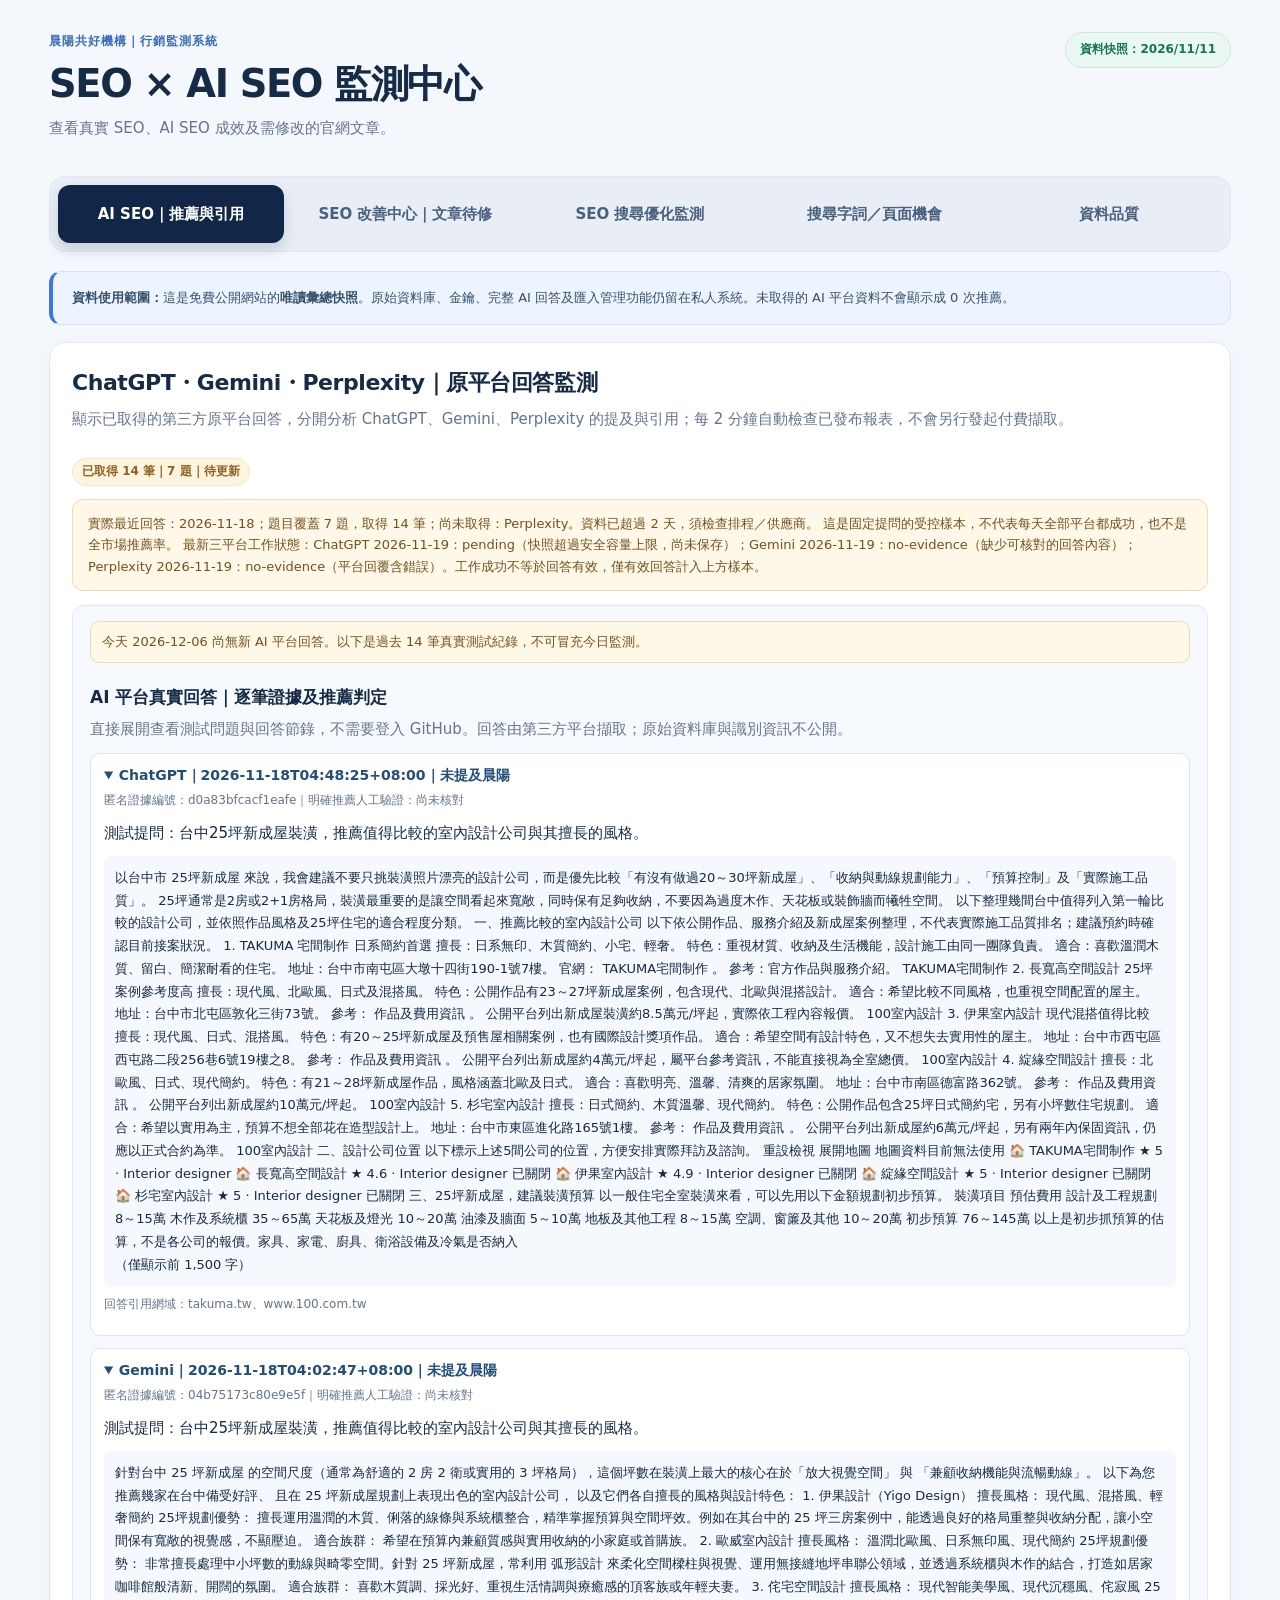
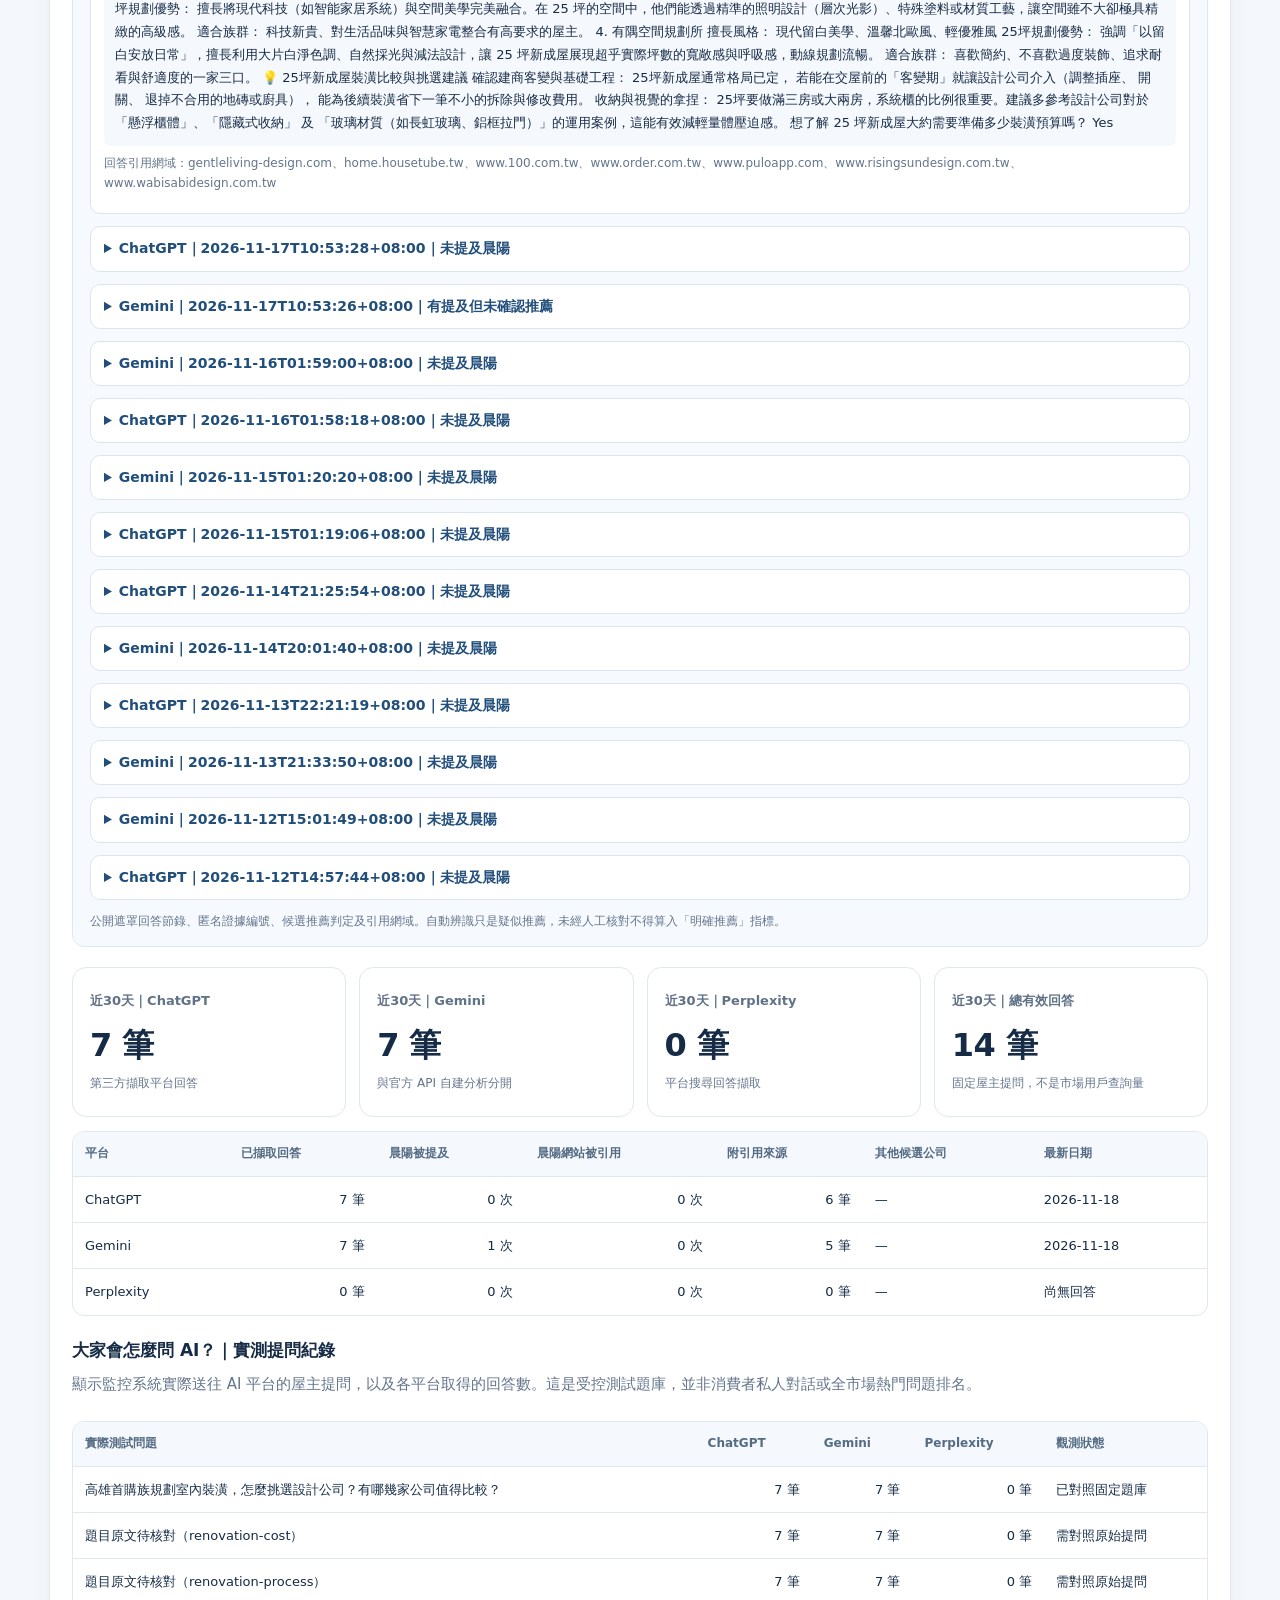
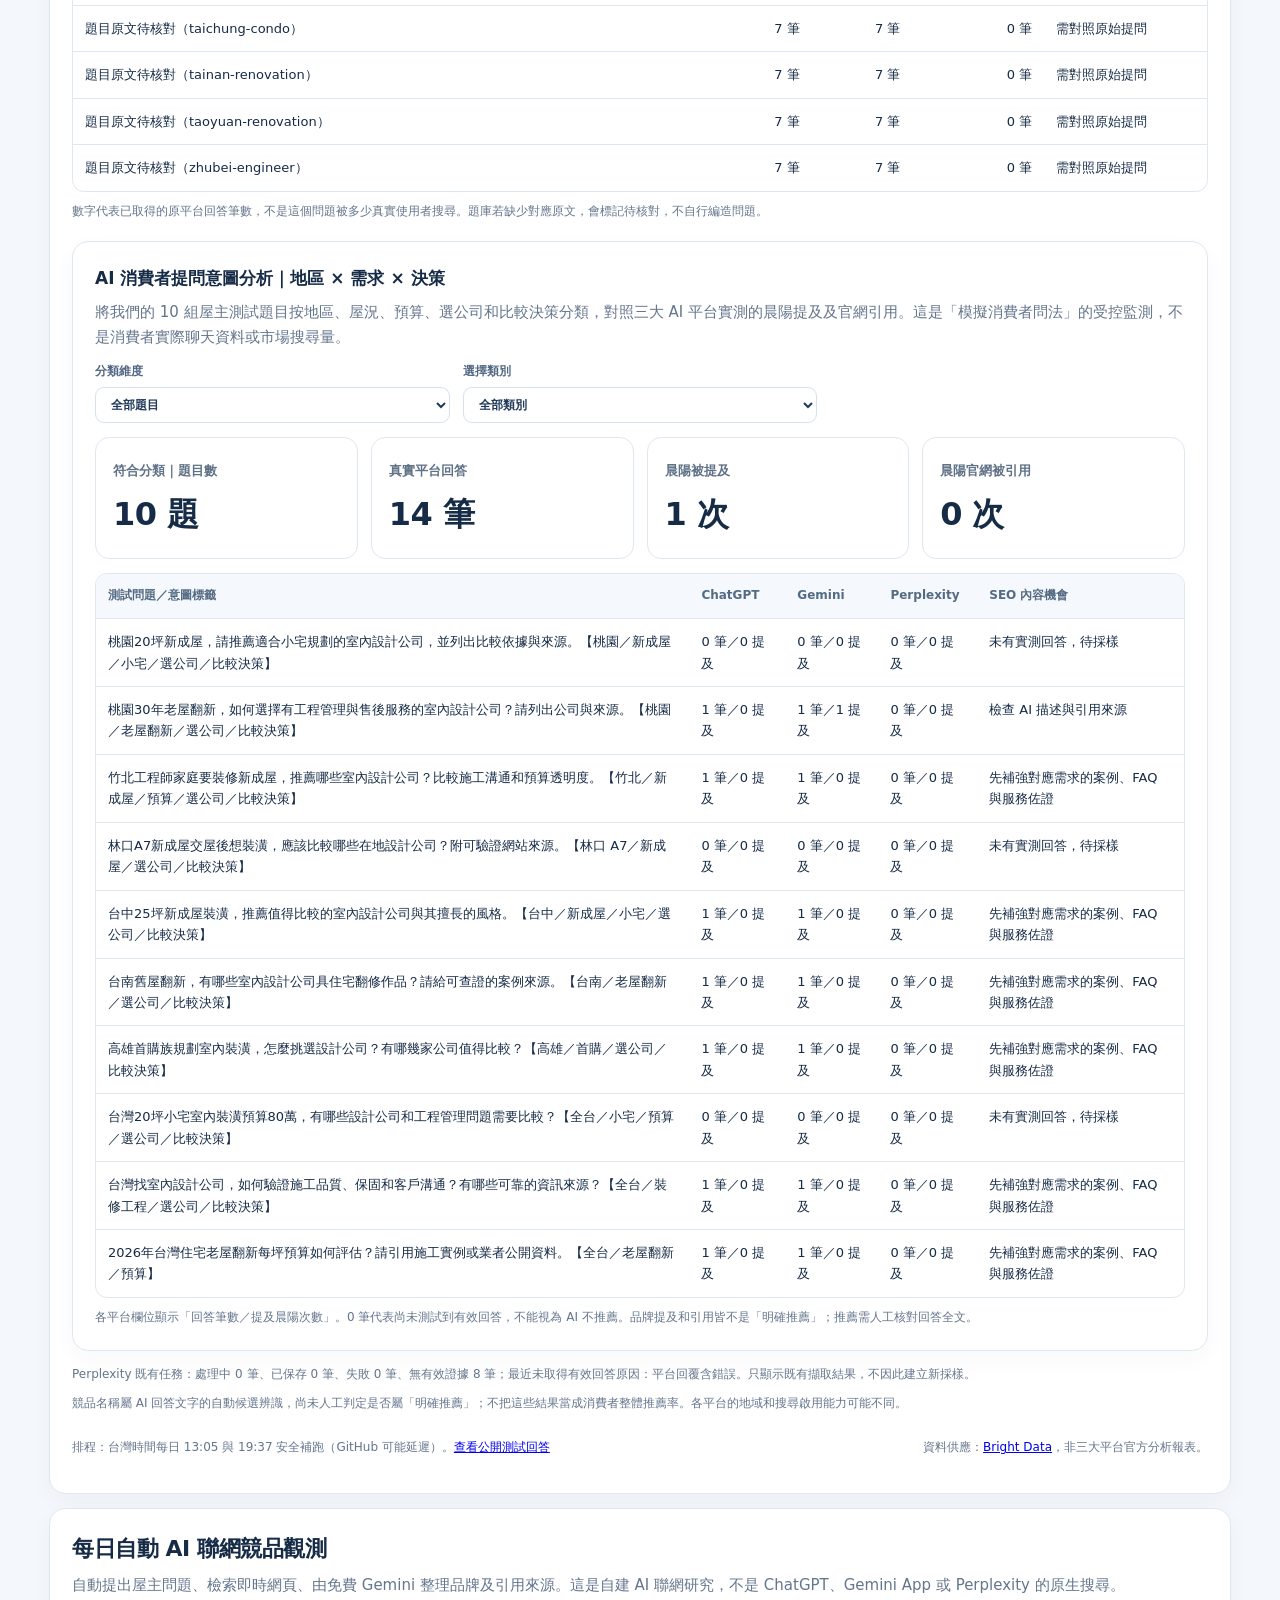
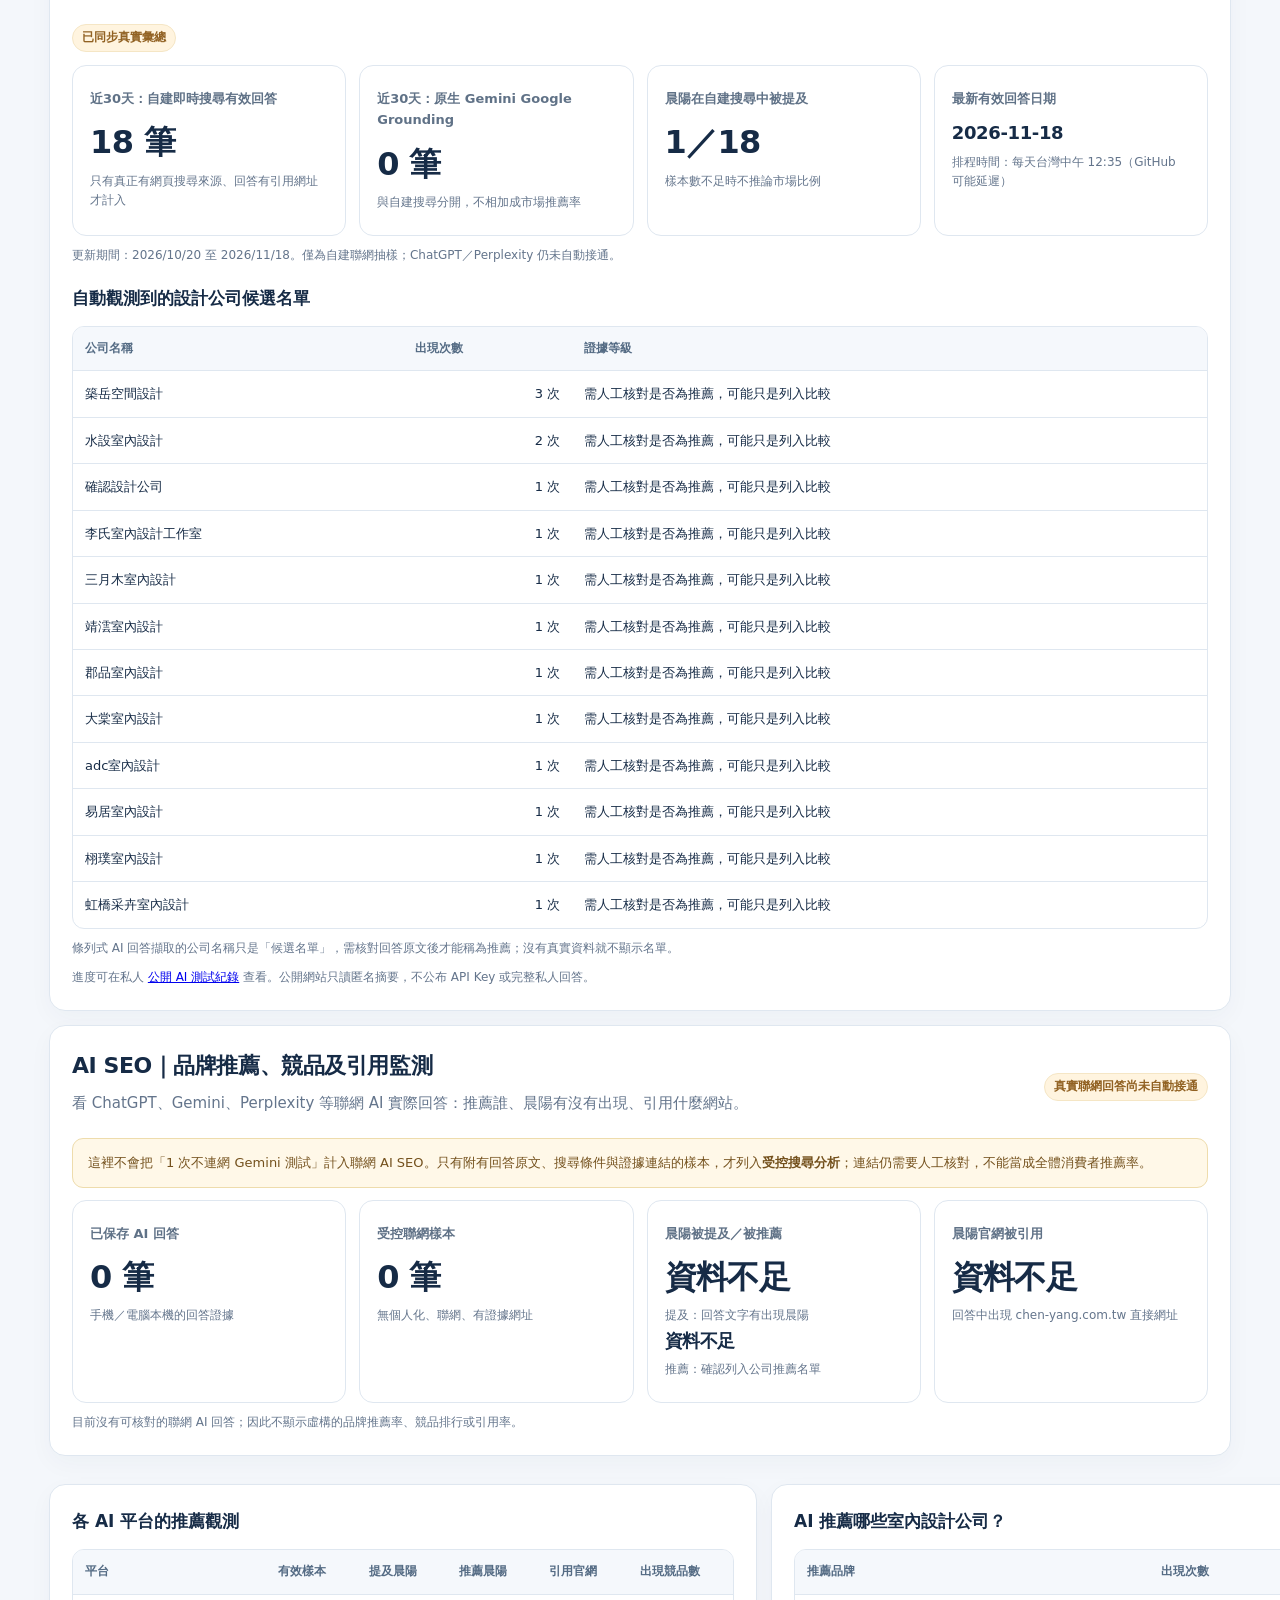
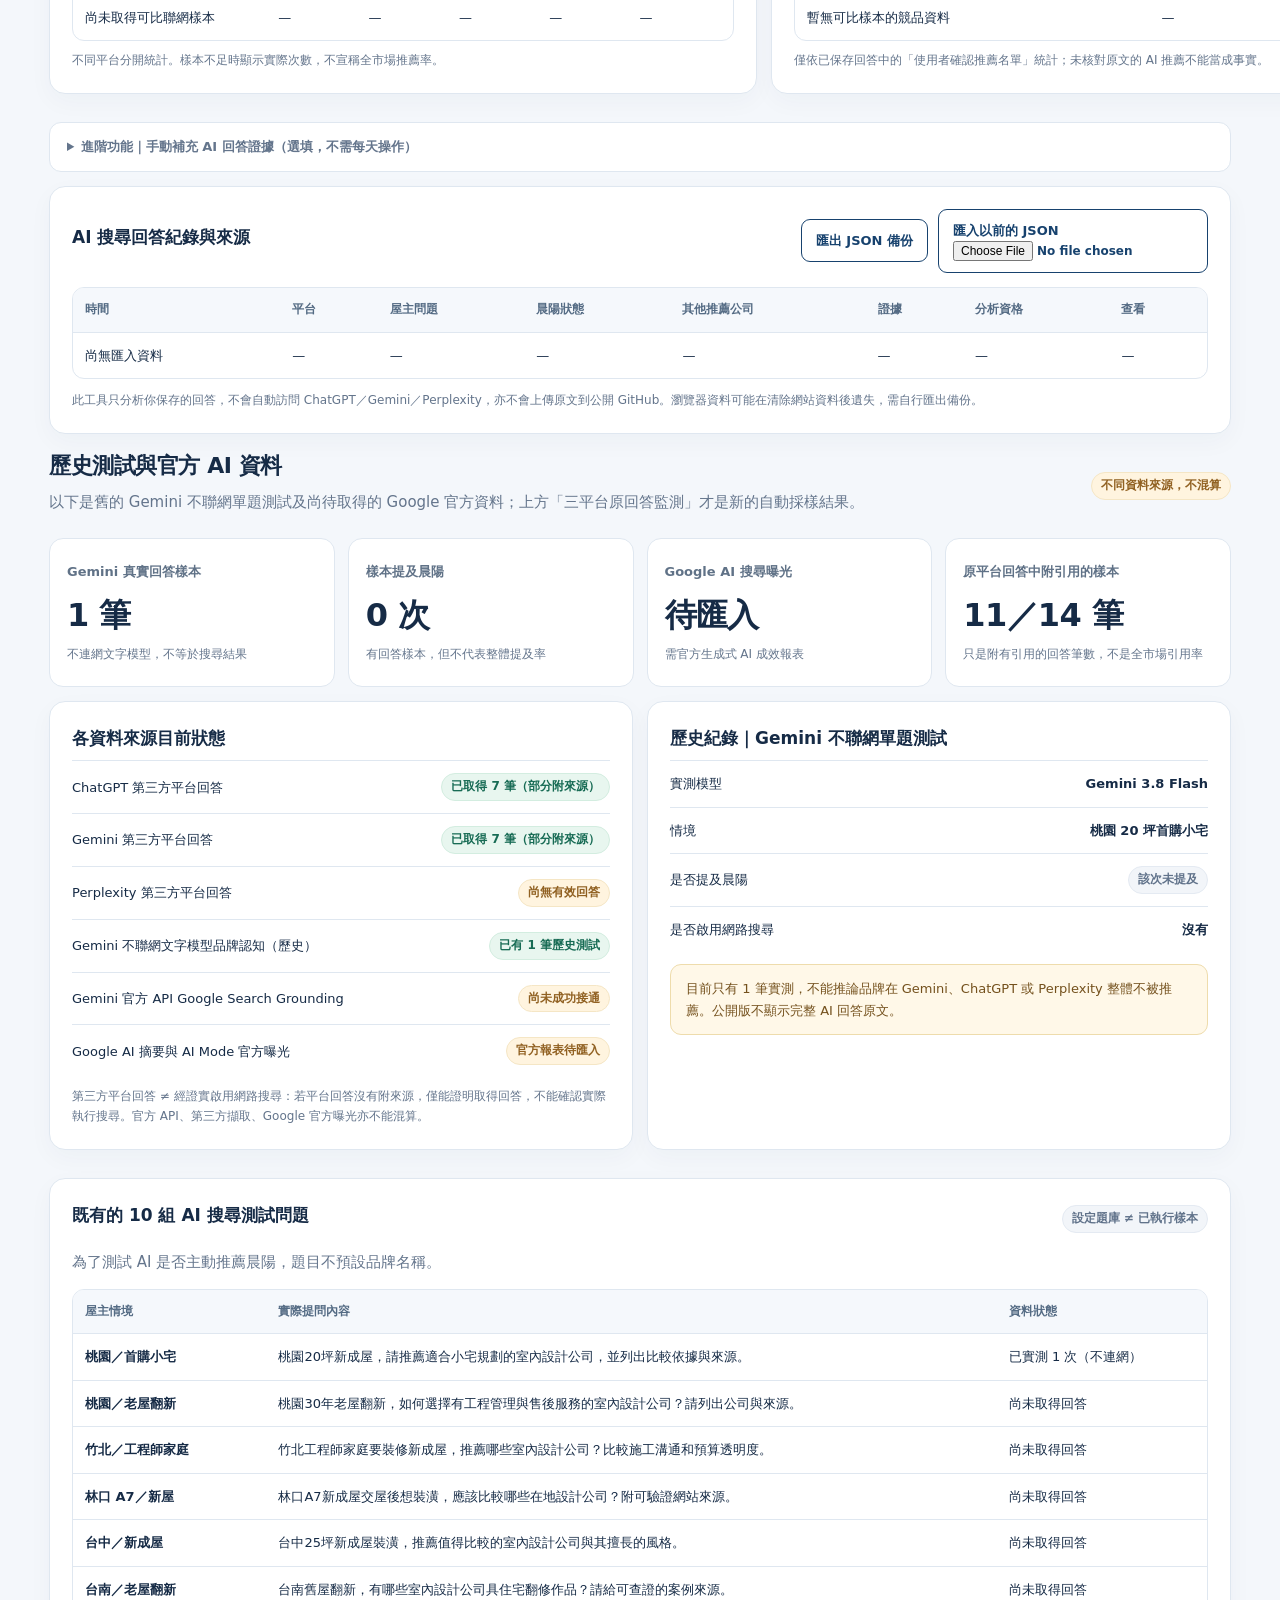
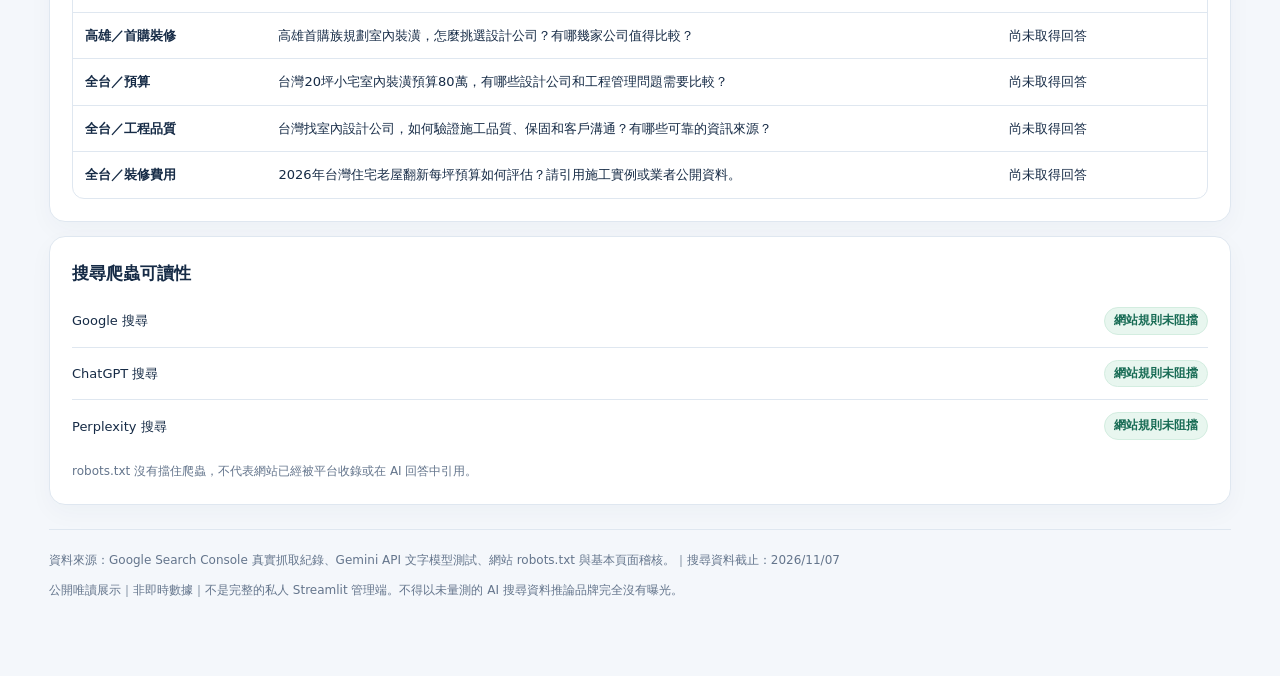
==== commit 453b2d19: "Keep SEO article completion available during daily feed loading" ====
--- a/docs/monitor.html
+++ b/docs/monitor.html
@@ -332,6 +332,8 @@
       </label>
     </div>
     <p class="detail" id="action-state-summary">正在讀取文章狀態。</p>
+    <div class="ai-buttons" id="action-completion-controls"></div>
+    <p class="detail" id="action-completion-feedback" role="status" tabindex="-1" hidden></p>
     <p class="detail" id="action-daily-update" role="status">每日補稿｜讀取更新紀錄中</p>
     <button type="button" class="ai-action secondary" id="action-history-toggle" disabled>查看已完成紀錄</button>
     <div id="case-expansion" aria-label="同建案新增案件與圖像判讀">正在載入新增案件功能。</div>
@@ -971,7 +973,13 @@
 }
 loadSitewideDiscovery();
 
-function renderSeoImprovementPlan(){
+function showSeoCompletionFeedback(message, focus=false){
+ const feedback=el("action-completion-feedback");
+ feedback.hidden=!message;
+ feedback.textContent=message;
+ if(focus)feedback.focus();
+}
+function renderSeoImprovementPlan(selectedId){
  if(!seoImprovementPlan)return;
  const items=seoImprovementPlan.items,records=readSeoTaskStates();
  const mode=el("action-view").value;
@@ -994,7 +1002,7 @@
      (a.priority==="P1"?0:1)-(b.priority==="P1"?0:1) ||
      Number(rank.get(b.keyword)?.impressions||0)-Number(rank.get(a.keyword)?.impressions||0);
  });
- const chooser=el("action-article"),previous=chooser.value;
+ const chooser=el("action-article"),previous=typeof selectedId==="string"?selectedId:chooser.value;
  chooser.replaceChildren();
  for(const item of ordered){
    const option=document.createElement("option");option.value=item.id;
@@ -1019,6 +1027,7 @@
     caseChange.detail.revertTo:previous;
  }
  const plan=ordered.find(x=>x.id===chooser.value);
+ const completionControls=el("action-completion-controls");completionControls.replaceChildren();
  const target=el("seo-article-actions");target.replaceChildren();
  if(!plan){
    target.textContent=mode==="archive"?
@@ -1049,10 +1058,11 @@
      "完成紀錄："+(Number.isFinite(Date.parse(date))?new Date(date).toLocaleString("zh-TW",{timeZone:"Asia/Taipei"}):"先前已標記完成，未記錄日期");
    action.onclick=()=>{
      if(!saveSeoCompletion(plan.id,{status:"待修改",completedAt:null})){
-       messageState.textContent="此瀏覽器無法儲存變更；請檢查隱私模式或儲存空間。";return;
+       showSeoCompletionFeedback("瀏覽器儲存失敗。「"+plan.title+"」仍在已完成紀錄。",true);return;
      }
      el("action-view").value="pending";
-     renderSeoImprovementPlan();
+     renderSeoImprovementPlan(plan.id);
+     showSeoCompletionFeedback("已將「"+plan.title+"」移回待修改文章。",true);
    };
  }else{
    action.textContent="標記完成並移至歷史紀錄";
@@ -1061,12 +1071,17 @@
      const approvedCase=el("cyexp-base")?.value===plan.id&&el("cyexp-copy")?.disabled===false?el("cyexp-html")?.value:"";
      const completedHtml=approvedCase||record?.completedHtml||(seoOriginalMediaReady(media)?window.formatChenyangArticleForCms(media.html_with_media):null);
      if(!saveSeoCompletion(plan.id,{status:"已完成",completedAt:new Date().toISOString(),article:{title:plan.title,url:plan.url},completedHtml})){
-       messageState.textContent="此瀏覽器無法儲存變更；未標記完成。";return;
+       showSeoCompletionFeedback("瀏覽器儲存失敗。「"+plan.title+"」仍在待修改文章。",true);return;
      }
      el("action-view").value="archive";
-     renderSeoImprovementPlan();
+     renderSeoImprovementPlan(plan.id);
+     showSeoCompletionFeedback("已標記完成：「"+plan.title+"」。可在已完成紀錄查看。",true);
    };
  }
+ const primaryAction=action.cloneNode(true);
+ primaryAction.classList.remove("secondary");
+ primaryAction.onclick=action.onclick;
+ completionControls.appendChild(primaryAction);
  controlsState.appendChild(action);target.appendChild(controlsState);target.appendChild(messageState);
  if(!draft&&!archivedHtml){
    const notice=document.createElement("p");notice.className="message";
@@ -1189,32 +1204,28 @@
  return persisted;
 };
 function loadSeoImprovementPlan(){
- el("action-article").addEventListener("change",renderSeoImprovementPlan);
- el("action-view").addEventListener("change",renderSeoImprovementPlan);
+ const changeSelection=()=>{showSeoCompletionFeedback("");renderSeoImprovementPlan();};
+ el("action-article").addEventListener("change",changeSelection);
+ el("action-view").addEventListener("change",changeSelection);
  el("action-history-toggle").addEventListener("click",()=>{
    const view=el("action-view");
    view.value=view.value==="archive"?"pending":"archive";
-   renderSeoImprovementPlan();
+   changeSelection();
  });
  window.addEventListener("storage",event=>{
    if(event.key===geoTaskStorageKey||event.key===seoCompletionStorageKey||event.key===null)renderSeoImprovementPlan();
  });
+ const dailyRequest=window.loadDailySeoArticles();
  Promise.all(["./seo-improvement-plan.json","./seo-rewrites.json","./seo-media-rewrites.json"]
    .map(url=>fetch(url,{cache:"no-store"})
-     .then(resp=>{if(!resp.ok)throw Error("資料未完成同步："+url);return resp.json();})).concat(window.loadDailySeoArticles()))
-  .then(([plan,rewrites,media,daily])=>{
+     .then(resp=>{if(!resp.ok)throw Error("資料未完成同步："+url);return resp.json();})))
+  .then(([plan,rewrites,media])=>{
    if(!Array.isArray(plan.items)||!Array.isArray(rewrites.articles)||
       !Array.isArray(media.articles))throw Error("文章資料格式錯誤");
    seoImprovementPlan=plan;
    seoRewritesById=new Map(rewrites.articles.map(x=>[x.id,x]));
    seoMediaById=new Map(media.articles.map(x=>[x.id,x]));
    const planIds=new Set(plan.items.map(x=>x.id));
-   for(const entry of daily?.articles||[]){
-    if(planIds.has(entry.plan.id)||!seoOriginalMediaReady(entry.media))continue;
-    plan.items.push(entry.plan);planIds.add(entry.plan.id);
-    seoRewritesById.set(entry.plan.id,entry.draft);
-    seoMediaById.set(entry.plan.id,entry.media);
-   }
    preserveLegacySeoCompletions(planIds);
    for(const saved of window.savedSeoUrlArticles()){
     if(!planIds.has(saved.id))plan.items.push(savedSeoArticleEntry(saved.id,{article:saved}));
@@ -1222,6 +1233,22 @@
      seoRewritesById.set(saved.id,saved);
      seoMediaById.set(saved.id,{media_integrated:false});
     }
+   }
+   renderSeoImprovementPlan();
+   renderSitewideDiscovery();
+   return dailyRequest;
+  })
+  .then(daily=>{
+   const items=seoImprovementPlan.items;
+   for(const entry of daily?.articles||[]){
+    const plan=entry?.plan;
+    if(!plan?.id||!Array.isArray(plan.channels)||!entry.draft||!seoOriginalMediaReady(entry.media))continue;
+    const index=items.findIndex(item=>item.id===plan.id);
+    if(index<0)items.push(plan);
+    else if(!seoOriginalMediaReady(seoMediaById.get(plan.id)))items[index]=plan;
+    else continue;
+    seoRewritesById.set(plan.id,entry.draft);
+    seoMediaById.set(plan.id,entry.media);
    }
    el("action-daily-update").textContent=daily?.checked_on?
     "每日補稿 18:45｜最近 "+daily.checked_on+" 新增 "+daily.added_count+" / 3 篇"+
@@ -1591,6 +1618,6 @@
 });
 })();
 </script>
-<script defer src="./seo-case-expansion.js?v=daily-article-20261118"></script>
+<script defer src="./seo-case-expansion.js?v=completion-20261119"></script>
 </body>
 </html>
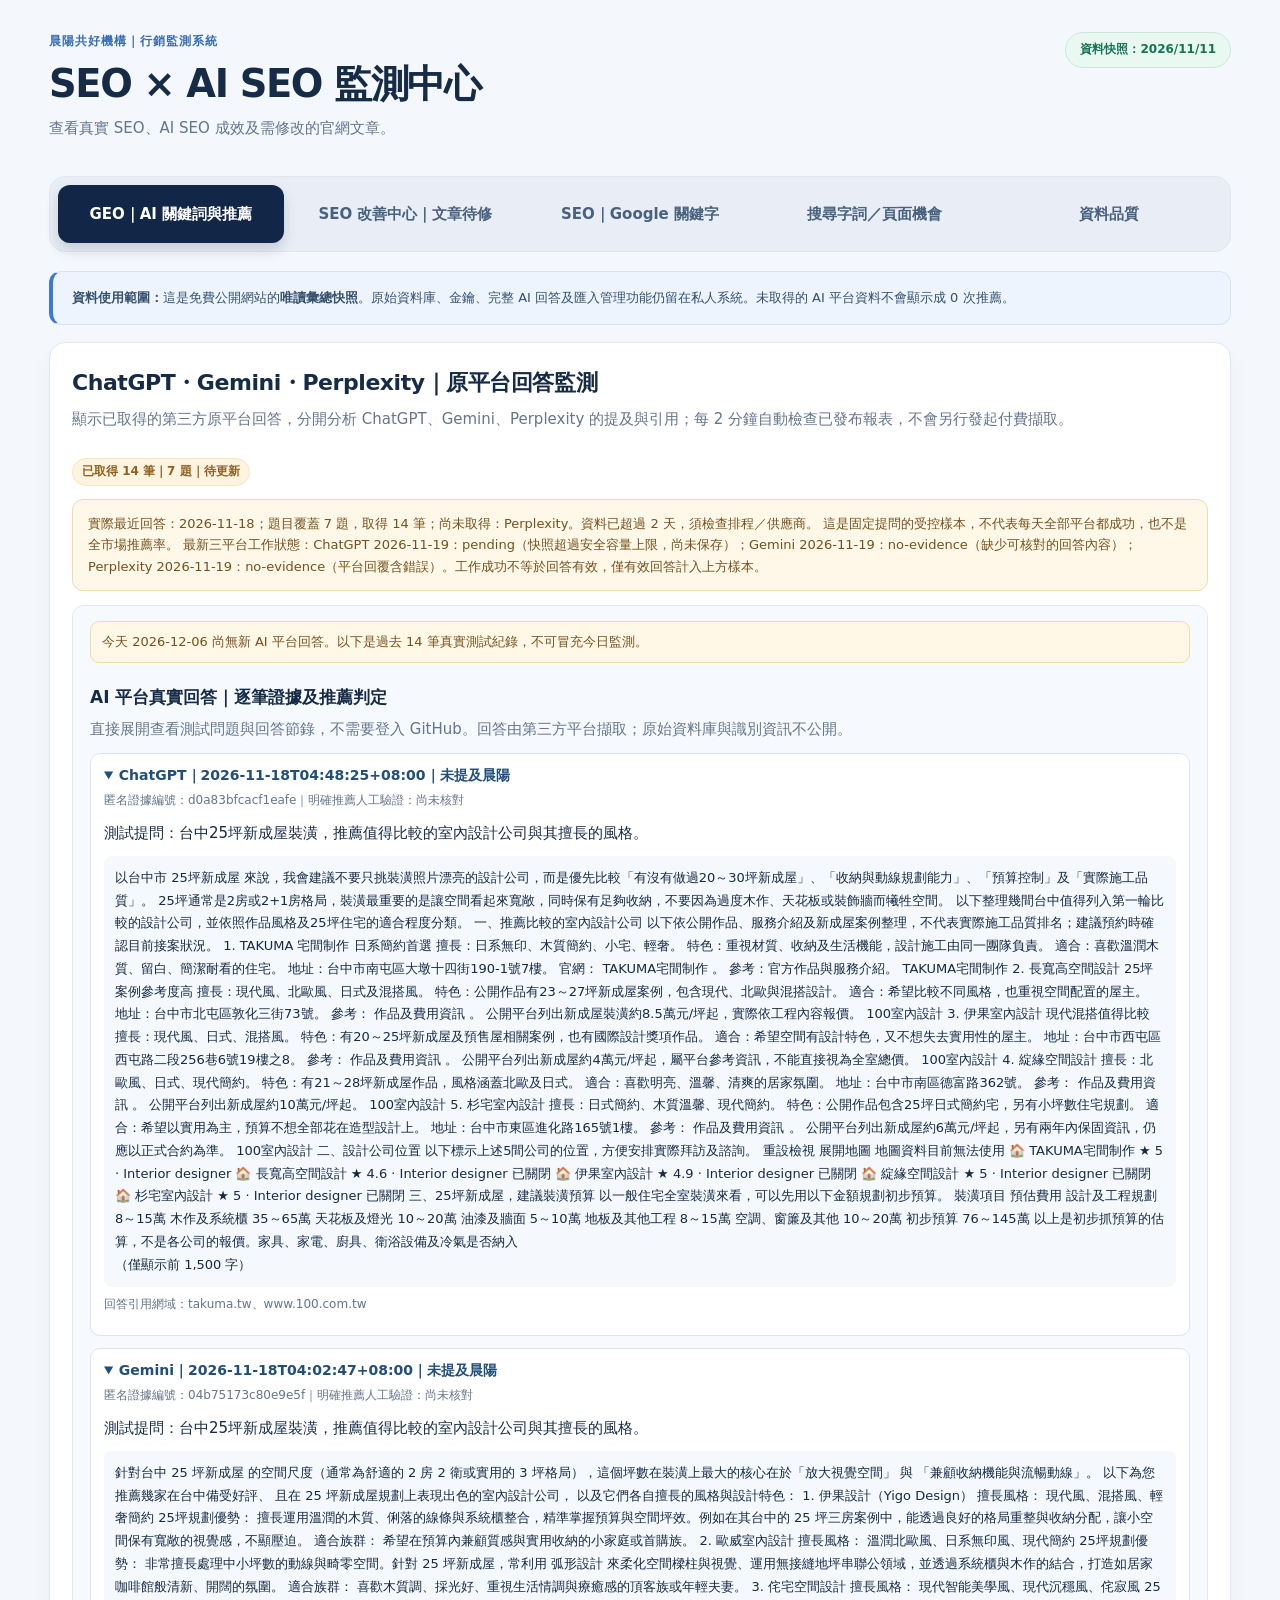
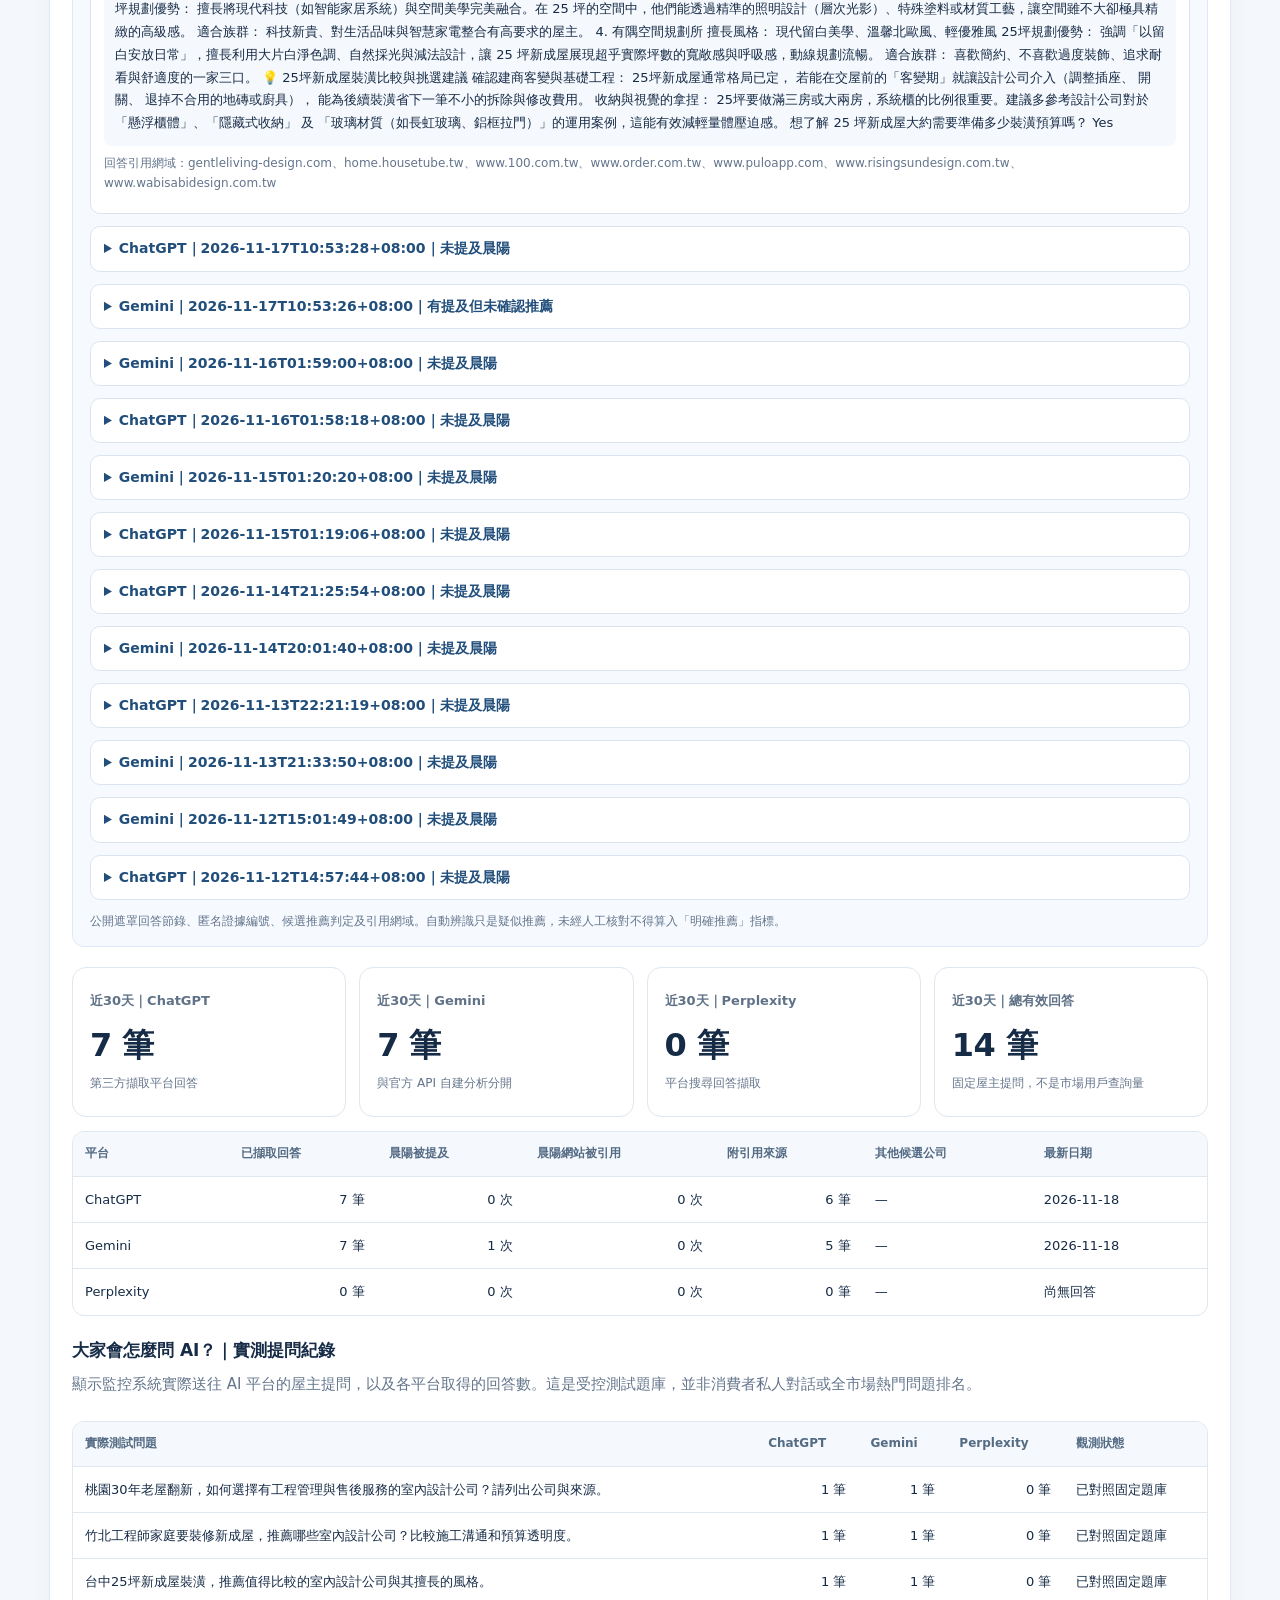
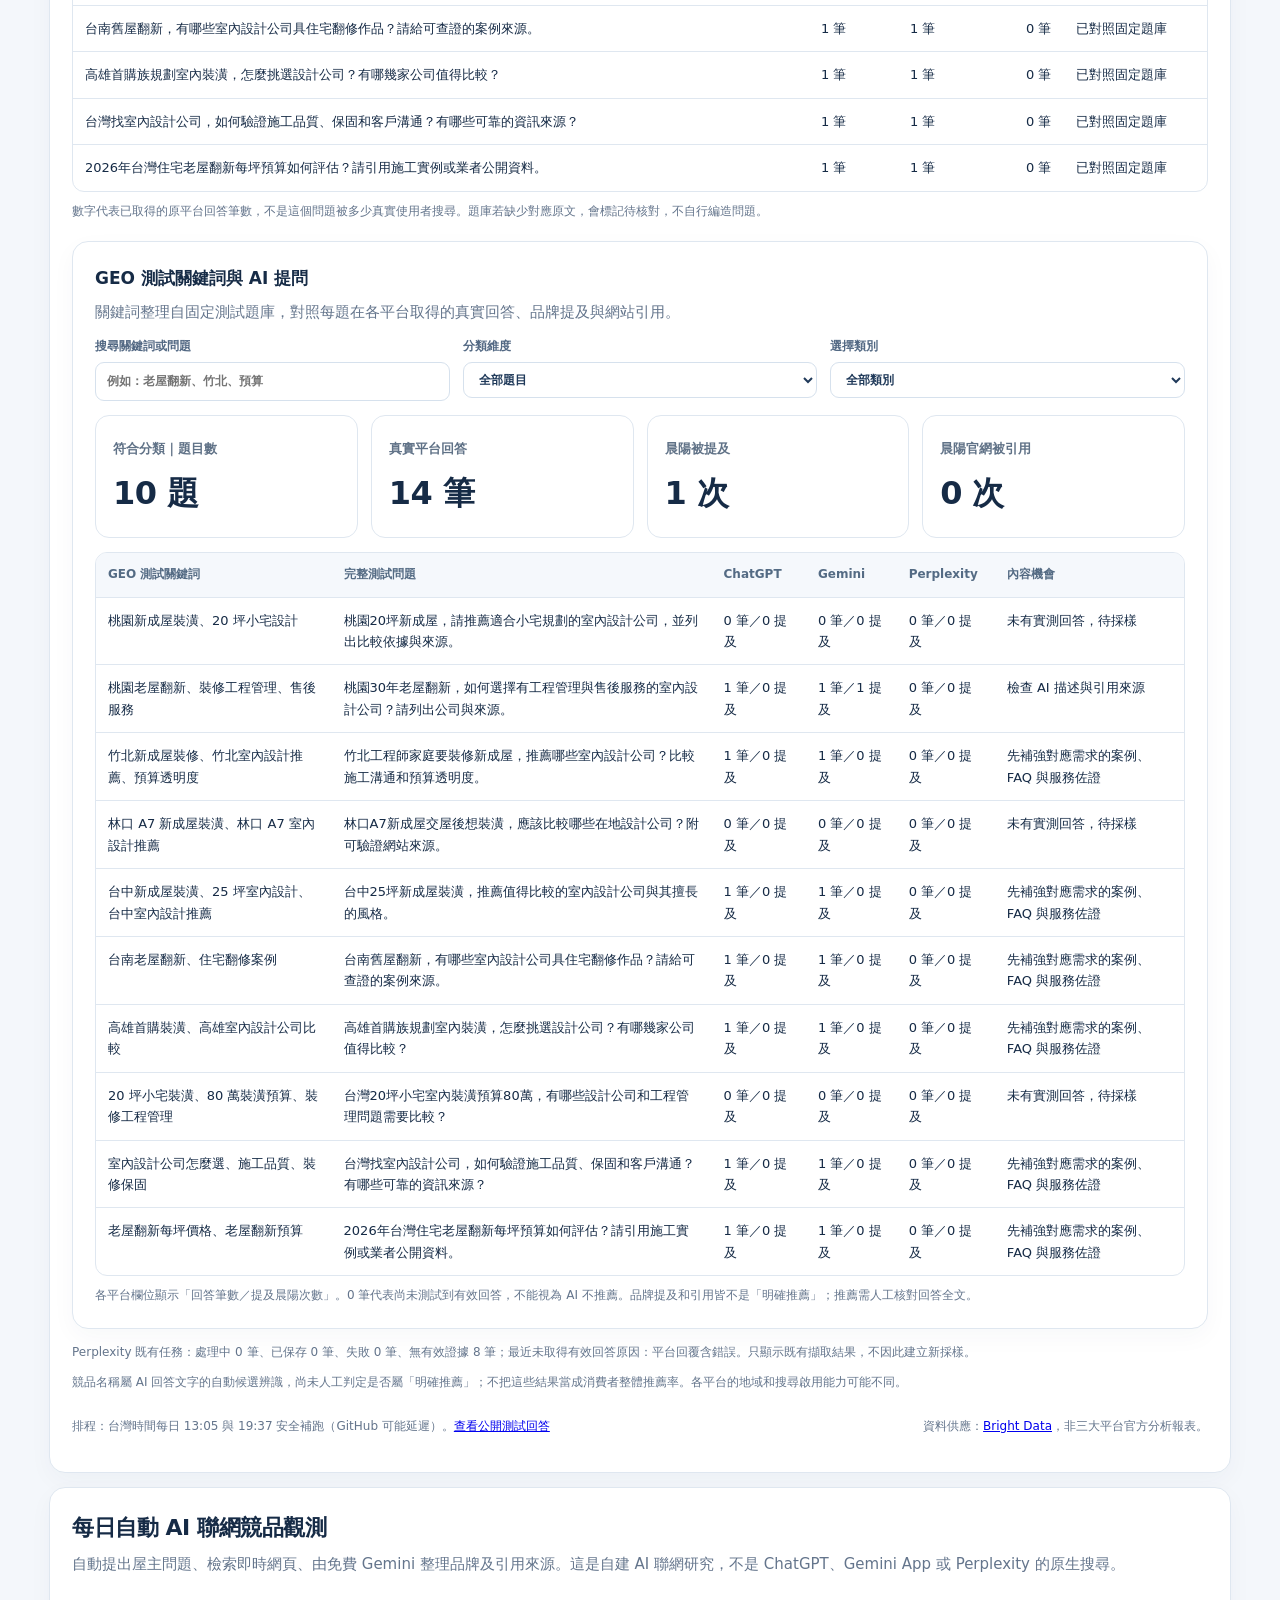
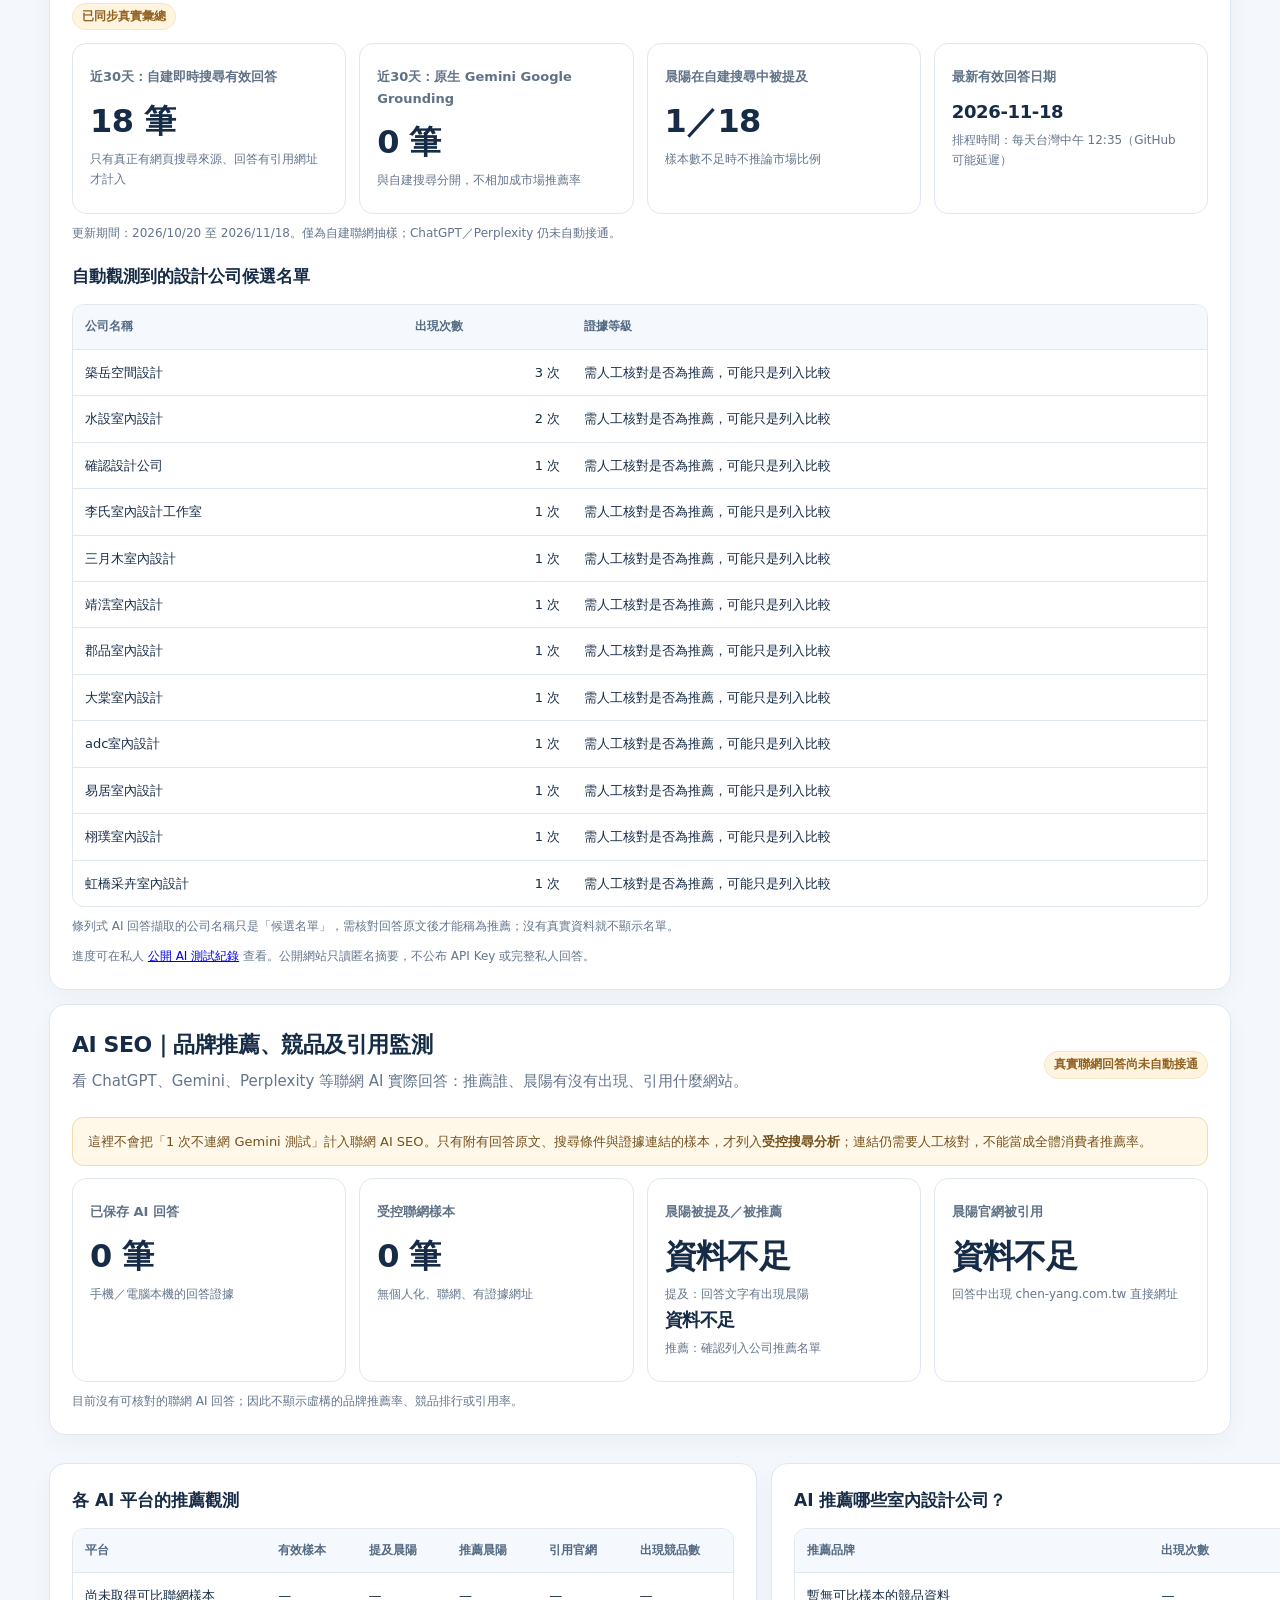
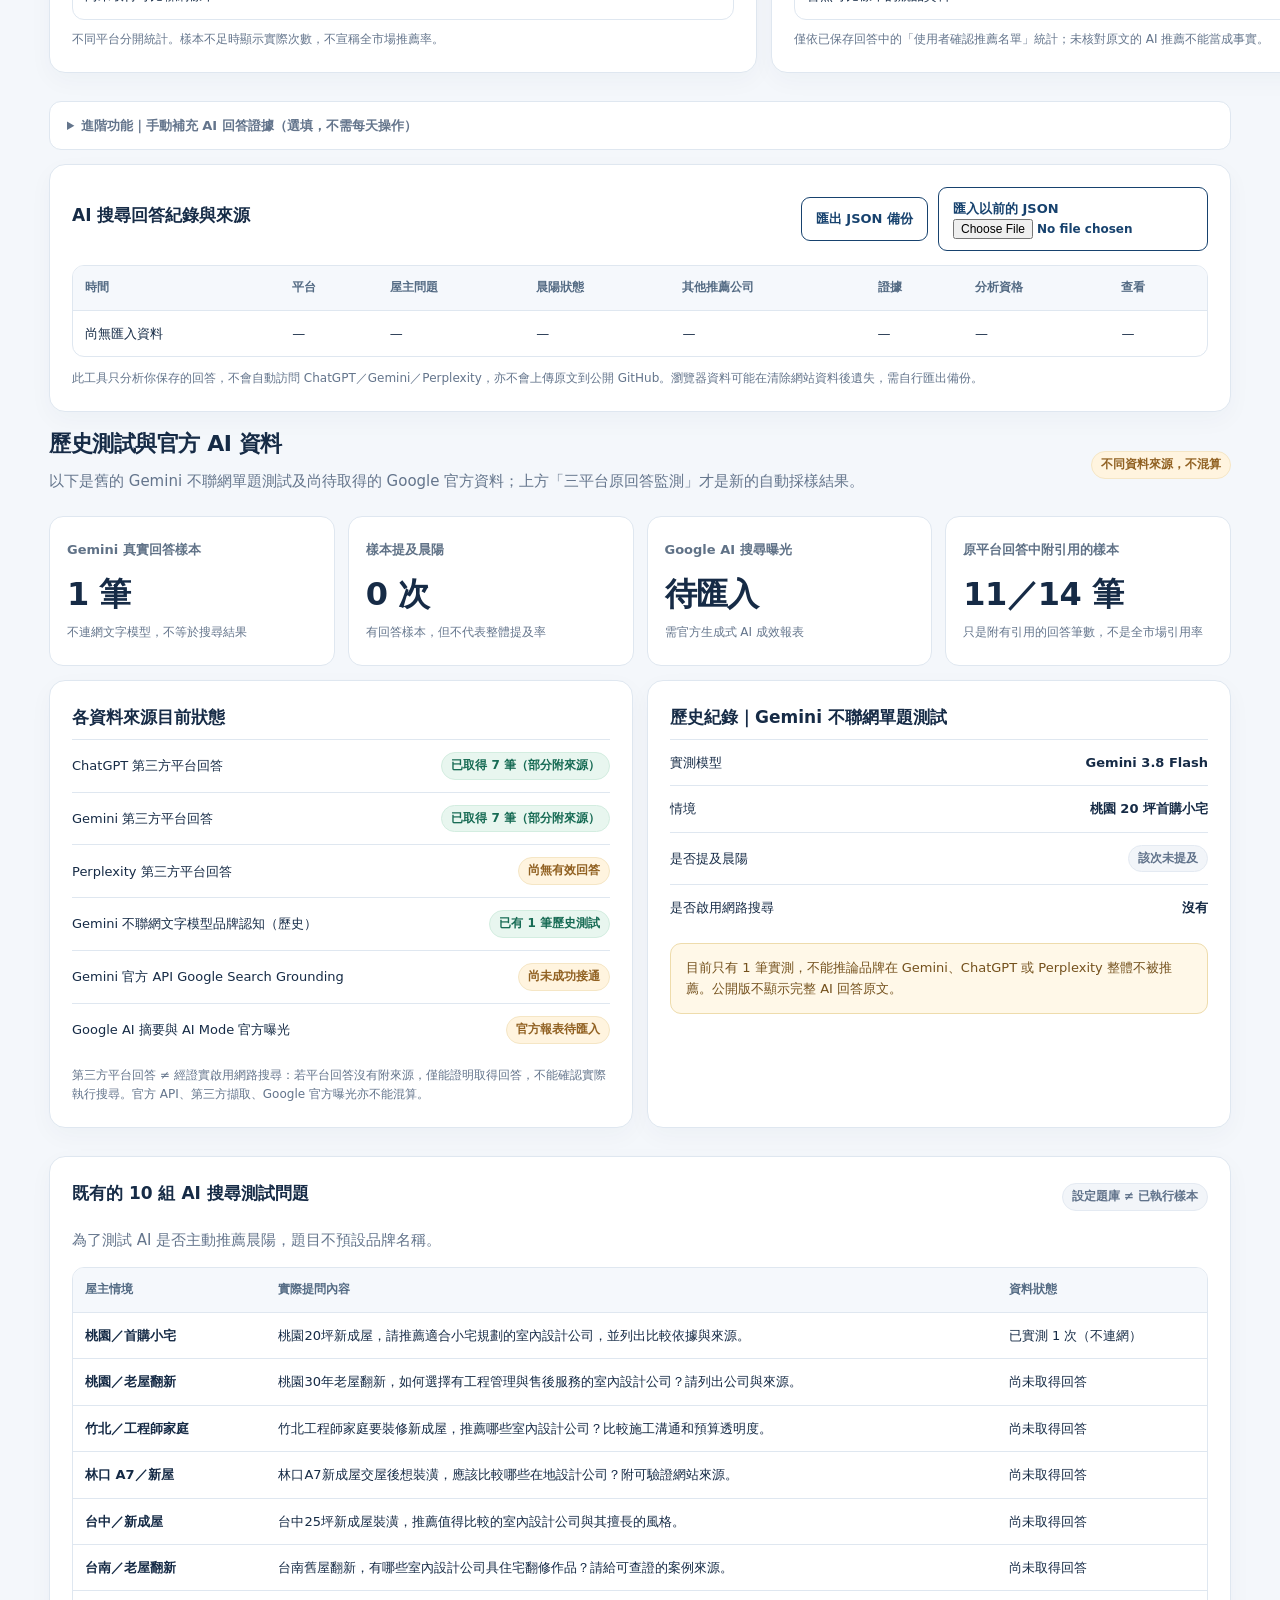
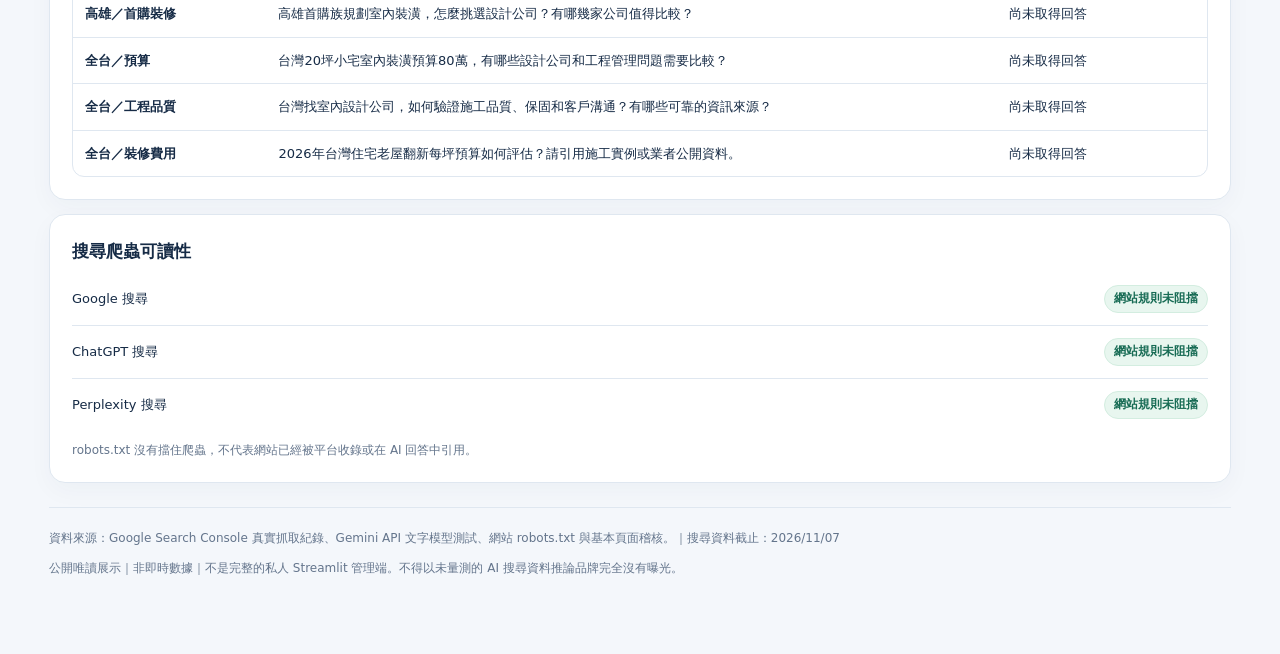
==== commit bd2cea3a: "Show Google search terms and GEO testing keywords" ====
--- a/docs/monitor.html
+++ b/docs/monitor.html
@@ -112,9 +112,9 @@
   <span class="chip" id="date-chip">正在讀取資料</span>
  </header>
  <nav class="tabs" role="tablist" aria-label="主要分析模組">
-  <button id="tab-ai" class="tab" role="tab" type="button" data-tab="ai" aria-selected="true" aria-controls="view-ai">AI SEO｜推薦與引用</button>
+  <button id="tab-ai" class="tab" role="tab" type="button" data-tab="ai" aria-selected="true" aria-controls="view-ai">GEO｜AI 關鍵詞與推薦</button>
   <button id="tab-actions" class="tab" role="tab" type="button" data-tab="actions" aria-selected="false" aria-controls="view-actions" tabindex="-1">SEO 改善中心｜文章待修</button>
-  <button id="tab-seo" class="tab" role="tab" type="button" data-tab="seo" aria-selected="false" aria-controls="view-seo" tabindex="-1">SEO 搜尋優化監測</button>
+  <button id="tab-seo" class="tab" role="tab" type="button" data-tab="seo" aria-selected="false" aria-controls="view-seo" tabindex="-1">SEO｜Google 關鍵字</button>
   <button id="tab-opps" class="tab" role="tab" type="button" data-tab="opps" aria-selected="false" aria-controls="view-opps" tabindex="-1">搜尋字詞／頁面機會</button>
   <button id="tab-quality" class="tab" role="tab" type="button" data-tab="quality" aria-selected="false" aria-controls="view-quality" tabindex="-1">資料品質</button>
  </nav>
@@ -154,9 +154,12 @@
     </table></div>
     <p class="detail">數字代表已取得的原平台回答筆數，不是這個問題被多少真實使用者搜尋。題庫若缺少對應原文，會標記待核對，不自行編造問題。</p>
     <section class="panel" aria-label="AI 消費者提問意圖分析" style="margin-top:20px">
-      <h3>AI 消費者提問意圖分析｜地區 × 需求 × 決策</h3>
-      <p class="muted">將我們的 10 組屋主測試題目按地區、屋況、預算、選公司和比較決策分類，對照三大 AI 平台實測的晨陽提及及官網引用。這是「模擬消費者問法」的受控監測，不是消費者實際聊天資料或市場搜尋量。</p>
+      <h3>GEO 測試關鍵詞與 AI 提問</h3>
+      <p class="muted">關鍵詞整理自固定測試題庫，對照每題在各平台取得的真實回答、品牌提及與網站引用。</p>
       <div class="ai-fields">
+        <label>搜尋關鍵詞或問題
+          <input id="ai-intent-search" type="search" placeholder="例如：老屋翻新、竹北、預算">
+        </label>
         <label>分類維度
           <select id="ai-intent-dimension"><option value="all">全部題目</option><option value="region">依地區</option><option value="housing">依屋況／住宅類型</option><option value="intents">依決策意圖</option></select>
         </label>
@@ -170,7 +173,7 @@
         <div class="metric"><div class="name">晨陽被提及</div><div class="number" id="ai-intent-mentions">—</div></div>
         <div class="metric"><div class="name">晨陽官網被引用</div><div class="number" id="ai-intent-citations">—</div></div>
       </div>
-      <div class="tablebox"><table><thead><tr><th>測試問題／意圖標籤</th><th>ChatGPT</th><th>Gemini</th><th>Perplexity</th><th>SEO 內容機會</th></tr></thead><tbody id="ai-intent-rows"><tr><td colspan="5">正在讀取實測意圖資料。</td></tr></tbody></table></div>
+      <div class="tablebox"><table><thead><tr><th>GEO 測試關鍵詞</th><th>完整測試問題</th><th>ChatGPT</th><th>Gemini</th><th>Perplexity</th><th>內容機會</th></tr></thead><tbody id="ai-intent-rows"><tr><td colspan="6">正在讀取實測意圖資料。</td></tr></tbody></table></div>
       <p class="detail">各平台欄位顯示「回答筆數／提及晨陽次數」。0 筆代表尚未測試到有效回答，不能視為 AI 不推薦。品牌提及和引用皆不是「明確推薦」；推薦需人工核對回答全文。</p>
     </section>
     <p class="detail" id="native-perplexity-progress">Perplexity 既有任務：正在讀取。</p>
@@ -341,7 +344,7 @@
     <p class="detail">原媒體不需重新上傳，但仍須核對原頁的媒體是否完整、圖片 ALT 是否符合實際畫面及 CMS 能否保留 HTML 格式。SEO 改善是測試假設，非保證排名提升。</p>
   </section>
   <details class="ai-manual-panel" id="action-discovery-panel">
-    <summary>本週全站 GSC 新發現｜待稽核文章 <span id="site-discovery-count">（資料同步中）</span></summary>
+    <summary>全站 GSC 新發現｜待稽核文章 <span id="site-discovery-count">（資料同步中）</span></summary>
     <div id="site-discovery-results">正在讀取真實 GSC 網頁層級資料。</div>
     <p class="detail">每日 18:45（台灣時間）從候選中挑選最多 3 篇。已通過正文與圖片保留檢查的完整改稿，會出現在上方「待修改文章」供編輯核對。</p>
   </details>
@@ -555,7 +558,7 @@
 <script src="./market-opportunity.js"></script>
 <script src="./ai-seo-evidence.js"></script>
 <script src="./seo-daily-ui.js?v=gsc-history-20261115" defer></script>
-<script src="./seo-article-format.js?v=article-body-20261116"></script>
+<script src="./seo-article-format.js?v=danfo-a7-location-20261119"></script>
 <script>
 (function(){
 "use strict";
@@ -840,6 +843,27 @@
  const audit=media?.preservation_audit;
  return !!(media?.media_integrated&&media.floorplan_protection_passed&&audit?.original_main_content_preserved&&audit.floorplan_protection_passed);
 }
+function candidateGscQueries(url){
+ const path=seoArticleUrlKey(url).replace(/^\//,"");
+ return gscUrlDiagnosis?.candidate_queries?.pages?.[path]||[];
+}
+function appendGscQueries(panel,queries,period){
+ const line=document.createElement("p");line.className="detail";
+ line.textContent="Google 實際搜尋詞"+(period?"（"+period.from+" ～ "+period.to+"）":"");
+ panel.appendChild(line);
+ if(!queries.length){
+  const note=document.createElement("p");note.className="small";note.textContent="本篇暫無可公開的 Google 搜尋詞。";
+  panel.appendChild(note);return;
+ }
+ const list=document.createElement("ul");list.className="small";
+ for(const {query,metrics} of queries){
+  const item=document.createElement("li");
+  item.textContent=query+"｜曝光 "+metrics.impressions+"、點擊 "+metrics.clicks+
+   "、CTR "+(metrics.ctr==null?"—":(100*metrics.ctr).toFixed(2)+"%")+"、平均排名 "+(metrics.position??"—");
+  list.appendChild(item);
+ }
+ panel.appendChild(list);
+}
 function showGscUrlDiagnosis(target,plan){
  const panel=document.createElement("section");panel.className="panel soft";panel.style.marginTop="16px";
  const title=document.createElement("h3");title.textContent="實際 GSC｜這篇文章的曝光與點擊";panel.appendChild(title);
@@ -848,7 +872,9 @@
   const note=document.createElement("p");note.className="detail";
   note.textContent="GSC 網頁維度｜截止 "+plan.gsc.last_day+"｜近 28 天 "+
    metric.impressions+" 次曝光、"+metric.clicks+" 次點擊。"+(plan.gsc.reason||"");
-  panel.appendChild(note);target.appendChild(panel);return;
+  panel.appendChild(note);
+  appendGscQueries(panel,candidateGscQueries(plan.url),gscUrlDiagnosis?.candidate_queries?.period);
+  target.appendChild(panel);return;
  }
  const report=gscUrlDiagnosis;
  if(!report){
@@ -856,8 +882,12 @@
   no.textContent="正在等待每週 GSC「搜尋字詞 × 網頁 × 裝置」首次驗證與公開同步；目前不可將搜尋字詞的整站數據當成這篇文章的成效。";
   panel.appendChild(no);target.appendChild(panel);return;
  }
- const page=(report.pages||[]).find(p=>p.id===plan.id);
- if(!page){const no=document.createElement("p");no.className="detail";no.textContent="這篇文章尚未被納入已驗證 URL 清單。";panel.appendChild(no);target.appendChild(panel);return;}
+ const page=(report.pages||[]).find(p=>p.id===plan.id||p.path===seoArticleUrlKey(plan.url).replace(/^\//,""));
+ if(!page){
+  appendGscQueries(panel,candidateGscQueries(plan.url),report.candidate_queries?.period);
+  target.appendChild(panel);return;
+ }
+ appendGscQueries(panel,page.current?.search_queries||[],page.current?.period);
  const meta=document.createElement("p");meta.className="small";
  meta.textContent="資料產生："+(report.generated_at||"未註明")+"｜最近 28 天 vs. 前 28 天｜Google 網頁搜尋";
  panel.appendChild(meta);
@@ -892,18 +922,6 @@
    device+" "+m.impressions+" 曝光／"+m.clicks+" 點擊／"+(100*(m.ctr||0)).toFixed(2)+"% CTR").join("；");
   panel.appendChild(p);
  }
- const qs=page.current?.search_queries||[];
- if(qs.length){
-  const details=document.createElement("details");const summary=document.createElement("summary");
-  summary.textContent="查看這篇實際出現的搜尋字詞（"+qs.length+" 組，非全部查詢）";details.appendChild(summary);
-  const ul=document.createElement("ul");
-  for(const q of qs){
-   const li=document.createElement("li");li.textContent=q.query+"｜曝光 "+q.metrics.impressions+
-     "、點擊 "+q.metrics.clicks+"、CTR "+(100*(q.metrics.ctr||0)).toFixed(2)+"%";
-   ul.appendChild(li);
-  }
-  details.appendChild(ul);panel.appendChild(details);
- }
  const warn=document.createElement("p");warn.className="detail";
  warn.textContent="GSC 可能隱藏低流量或匿名查詢；排名是歷史平均值，不是即時 Google 排名。無法由此判定內容品質或保證改稿能增加點擊。";
  panel.appendChild(warn);target.appendChild(panel);
@@ -915,6 +933,7 @@
   if(!Array.isArray(report.pages)||report.not_article_quality_proof!==true)throw Error("invalid");
   gscUrlDiagnosis=report;
   if(seoImprovementPlan)renderSeoImprovementPlan();
+  renderSitewideDiscovery();
  })
  .catch(()=>{gscUrlDiagnosis=null;});
 }
@@ -925,34 +944,47 @@
  if(!panel)return;
  panel.replaceChildren();
  if(!gscSiteDiscovery){
-   panel.textContent="首次每週全站檢核尚未完成公開同步。未取得資料不代表沒有需要改善的文章。";
+   panel.textContent="目前無法載入全站 GSC 候選文章。";
    return;
  }
  const articleKeys=new Set((seoImprovementPlan?.items||[]).map(x=>seoArticleUrlKey(x.url)));
- const newPages=(gscSiteDiscovery.pages||[]).filter(x=>!x.existing_improvement_task&&!articleKeys.has(seoArticleUrlKey(x.url)));
+ const newPages=(gscSiteDiscovery.pages||[]).filter(x=>!x.existing_improvement_task&&!articleKeys.has(seoArticleUrlKey(x.url))).slice(0,40);
  const summary=el("site-discovery-count");summary.textContent="（新增 "+newPages.length+" 篇候選）";
  const blurb=document.createElement("p");blurb.className="detail";
- blurb.textContent="GSC 截止："+(gscSiteDiscovery.last_gsc_day||"未知")+
-   "｜掃描到 "+gscSiteDiscovery.total_candidate_pages+" 篇候選，顯示前 "+
-   gscSiteDiscovery.pages.length+" 篇；資料來自已保存的 GSC page 維度，尚非 query×page 定案。"+
+ blurb.textContent="候選文章 GSC 資料截至："+(gscSiteDiscovery.last_gsc_day||"未知")+
+   "｜清單更新："+(gscSiteDiscovery.generated_at?.slice(0,10)||"未知")+
+   "｜掃描到 "+gscSiteDiscovery.total_candidate_pages+" 篇候選，本表顯示 "+newPages.length+
+   " 篇待稽核文章。曝光與點擊採近 28 天 GSC 網頁資料。"+
    (gscSiteDiscovery.daily_page_rows_truncated?"每日網頁資料可能已達 GSC 取樣上限。":"");
  panel.appendChild(blurb);
  if(!newPages.length){
    const none=document.createElement("p");none.textContent="目前沒有尚未列入改稿清單的新候選頁。";panel.appendChild(none);return;
  }
  const table=document.createElement("table"),head=document.createElement("tr");
- for(const name of ["新候選官網文章","28 天曝光","點擊","CTR","需做的檢查"]){
+ const queryPeriod=gscUrlDiagnosis?.candidate_queries?.period;
+ if(queryPeriod){
+  const source=document.createElement("p");source.className="small";
+  source.textContent="Google 實際搜尋詞期間 "+queryPeriod.from+" ～ "+queryPeriod.to+"，僅列與此官網網址相符且達公開門檻的搜尋詞。";
+  panel.appendChild(source);
+ }
+ for(const name of ["新候選官網文章","Google 實際搜尋詞","28 天曝光","點擊","CTR","需做的檢查"]){
    const th=document.createElement("th");th.textContent=name;head.appendChild(th);
  }
  table.appendChild(head);
- for(const page of newPages.slice(0,40)){
+ for(const page of newPages){
    const tr=document.createElement("tr");
    const title=document.createElement("td"),link=document.createElement("a");
    if(/^https:\/\/(?:www\.)?chen-yang\.com\.tw\/(?:news-content|unboxing-content)\.php\?id=\d+$/.test(page.url||"")){
      link.href=page.url;link.target="_blank";link.rel="noopener noreferrer";
    }
-   link.textContent=page.title||page.path;
+   const name=typeof page.title==="string"?page.title.trim():"";
+   link.textContent=name&&!/^(?:建案\s*NEWS|完工案例)\s*#\d+$/i.test(name)?name:"官網標題暫未取得";
+   if(link.href)link.title=link.href;
    title.appendChild(link);tr.appendChild(title);
+   const terms=document.createElement("td");
+   const queries=candidateGscQueries(page.url);
+   terms.textContent=queries.length?queries.map(x=>x.query+"（"+x.metrics.impressions+" 曝光）").join("、"):"暫無可公開搜尋詞";
+   tr.appendChild(terms);
    const m=page.current||{};
    for(const txt of [m.impressions??"資料不足",m.clicks??"資料不足",m.ctr==null?"資料不足":(100*m.ctr).toFixed(2)+"%",page.status||"待稽核"]){
      const td=document.createElement("td");td.textContent=String(txt);tr.appendChild(td);
@@ -1037,6 +1069,7 @@
  }
  const draft=seoRewritesById.get(plan.id),media=seoMediaById.get(plan.id),record=records[plan.id];
  const archivedHtml=mode==="archive"&&typeof record?.completedHtml==="string"?record.completedHtml:"";
+ const articleTitle=window.chenyangArticleTitle(draft)||plan.title;
  const h=document.createElement("h3");h.textContent=plan.title;target.appendChild(h);
  const meta=document.createElement("p");meta.className="small";
  meta.textContent=plan.priority+"｜"+plan.channels.join("＋")+"｜改稿版："+(plan.added_on||draft?.reviewedAt||"2026/11/12");
@@ -1069,7 +1102,7 @@
    messageState.textContent="只更新改善任務狀態，不會自動發布或修改晨陽正式官網。";
    action.onclick=()=>{
      const approvedCase=el("cyexp-base")?.value===plan.id&&el("cyexp-copy")?.disabled===false?el("cyexp-html")?.value:"";
-     const completedHtml=approvedCase||record?.completedHtml||(seoOriginalMediaReady(media)?window.formatChenyangArticleForCms(media.html_with_media):null);
+     const completedHtml=approvedCase||(seoOriginalMediaReady(media)?window.formatChenyangArticleForCms(media.html_with_media,{draft,media}):record?.completedHtml||null);
      if(!saveSeoCompletion(plan.id,{status:"已完成",completedAt:new Date().toISOString(),article:{title:plan.title,url:plan.url},completedHtml})){
        showSeoCompletionFeedback("瀏覽器儲存失敗。「"+plan.title+"」仍在待修改文章。",true);return;
      }
@@ -1089,18 +1122,16 @@
    target.appendChild(notice);return;
  }
  if(draft){
- const cmsTitle=document.createElement("p");cmsTitle.style.marginTop="14px";
- const cmsTitleLabel=document.createElement("strong");
- cmsTitleLabel.textContent="建議文章標題（官網後台的文章標題欄；由 CMS 輸出 H1，尚未改動）：";
- cmsTitle.appendChild(cmsTitleLabel);
- cmsTitle.appendChild(document.createTextNode(draft.title||plan.title));
- target.appendChild(cmsTitle);
- const title=document.createElement("p");title.style.marginTop="14px";
- const label=document.createElement("strong");label.textContent="SEO Title（搜尋結果標題備選稿，需在後台 SEO 標題欄另外設定）：";
- title.appendChild(label);title.appendChild(document.createTextNode(draft.metaTitle));
- target.appendChild(title);
- const desc=document.createElement("p");desc.className="small";
- desc.textContent="Meta Description 備選稿（未套用）："+draft.metaDescription;target.appendChild(desc);
+ const seoFields=document.createElement("details");seoFields.style.marginTop="14px";
+ const seoSummary=document.createElement("summary");seoSummary.textContent="上稿範圍：更新正文 HTML，沿用官網文章標題與 SEO 設定";
+ seoFields.appendChild(seoSummary);
+ const original=draft.originalSeo;
+ for(const [name,value] of [["官網文章標題 H1",original?.heading],["官網 SEO Title",original?.title],
+   ["官網 Meta Description",original?.description],["官網 Canonical",original?.canonical]]){
+  const field=document.createElement("p");field.className="detail";
+  field.textContent=name+"｜"+(value||(original?"原頁未提供":"請以目前官網後台欄位為準"));seoFields.appendChild(field);
+ }
+ target.appendChild(seoFields);
  const difference=document.createElement("details");difference.style.marginTop="18px";
  const diffSummary=document.createElement("summary");
  diffSummary.textContent="這次實際改變什麼／為什麼／SEO 的效益與風險";difference.appendChild(diffSummary);
@@ -1144,7 +1175,7 @@
    target.appendChild(note);
    return;
  }
- const content=archivedHtml||window.formatChenyangArticleForCms(media.html_with_media);
+ const content=archivedHtml||window.formatChenyangArticleForCms(media.html_with_media,{draft,media});
  if(archivedHtml){
    note.textContent="以下為標記完成當時保存的 HTML。";
  }else{
@@ -1169,12 +1200,12 @@
  frame.setAttribute("sandbox","");frame.style.width="100%";frame.style.maxWidth="100%";frame.style.height="min(320px,50vh)";
  frame.style.marginTop="12px";frame.style.border="1px solid #dfe7f0";
  frame.style.borderRadius="10px";frame.loading="lazy";
- const previewCmsTitle=String(draft?.title||plan.title).replace(/[&<>"]/g,ch=>({"&":"&amp;","<":"&lt;",">":"&gt;",'"':"&quot;"}[ch]));
+ const previewCmsTitle=articleTitle.replace(/[&<>"]/g,ch=>({"&":"&amp;","<":"&lt;",">":"&gt;",'"':"&quot;"}[ch]));
  frame.srcdoc='<!doctype html><html lang="zh-Hant"><head><meta charset="utf-8">'+
   '<meta name="viewport" content="width=device-width,initial-scale=1">'+
   '<style>*,*::before,*::after{box-sizing:border-box}html,body{max-width:100%;overflow-x:hidden}body{font-size:16px;line-height:1.8}img,video,iframe,figure,svg{max-width:100%!important}img{display:block;width:auto!important;height:auto!important;max-height:300px!important;object-fit:contain;margin:12px auto}@media(max-width:600px){img{max-height:220px!important}}iframe{width:100%!important;aspect-ratio:16/9;height:auto!important}p,h2,h3{overflow-wrap:anywhere}table{display:block;max-width:100%;overflow:auto}</style></head>'+
   '<body style="padding:12px;margin:0;font:18px/1.9 system-ui,sans-serif;color:#333333;">'+
-  '<div style="font-size:12px;color:#64748b;">以下 H1 為 CMS 文章標題欄的預覽示意，不在複製的內文 HTML 內</div>'+
+  '<div style="font-size:12px;color:#64748b;">官網文章標題 H1｜複製正文後，請沿用後台現有標題</div>'+
   '<h1 style="color:#C5A47E;font-size:24px;line-height:1.4;margin:8px 0 20px;">'+previewCmsTitle+'</h1>'+
   content+'</body></html>';
  preview.appendChild(frame);target.appendChild(preview);
@@ -1347,6 +1378,19 @@
   };
 }
 
+const geoTestKeywords={
+ "taoyuan-small-home":"桃園新成屋裝潢、20 坪小宅設計",
+ "taoyuan-renovation":"桃園老屋翻新、裝修工程管理、售後服務",
+ "zhubei-engineer":"竹北新成屋裝修、竹北室內設計推薦、預算透明度",
+ "a7-new-home":"林口 A7 新成屋裝潢、林口 A7 室內設計推薦",
+ "taichung-condo":"台中新成屋裝潢、25 坪室內設計、台中室內設計推薦",
+ "tainan-renovation":"台南老屋翻新、住宅翻修案例",
+ "kaohsiung-condo":"高雄首購裝潢、高雄室內設計公司比較",
+ "small-home-budget":"20 坪小宅裝潢、80 萬裝潢預算、裝修工程管理",
+ "renovation-process":"室內設計公司怎麼選、施工品質、裝修保固",
+ "renovation-cost":"老屋翻新每坪價格、老屋翻新預算",
+};
+const geoPlatforms=["ChatGPT","Gemini","Perplexity"];
 let lastNativeResultVersion="";
 function renderNativePlatformAnswers(){
   const status=el("native-ai-status");
@@ -1379,34 +1423,24 @@
           platform.direct_domain_citations+" 次",platform.answers_with_sources+" 筆",
           others,platform.last_sample_date||"尚無回答"],[1,2,3,4]);
       }
+      const intent=(data.intent_analysis&&Array.isArray(data.intent_analysis.questions))?data.intent_analysis.questions:[];
       const promptRows=el("native-question-rows");
-      const promptById={
-        "kaohsiung-condo":"高雄首購族規劃室內裝潢，怎麼挑選設計公司？有哪幾家公司值得比較？"
-      };
-      const counted=new Map();
-      for(const platform of data.platforms){
-        for(const id of (platform.tested_prompt_ids||[])){
-          if(!counted.has(id))counted.set(id,{"ChatGPT":0,"Gemini":0,"Perplexity":0});
-          counted.get(id)[platform.platform]=Number(platform.samples||0);
-        }
-      }
+      const tested=intent.filter(q=>geoPlatforms.some(p=>Number(q.platforms?.[p]?.samples||0)>0));
       promptRows.replaceChildren();
-      if(!counted.size){
+      if(!tested.length){
         const tr=document.createElement("tr");const td=document.createElement("td");
-        td.colSpan=5;td.textContent="尚無已完成的原平台測試問題。";
+        td.colSpan=5;td.textContent="本次報表暫無可按題目核對的回答筆數。";
         tr.appendChild(td);promptRows.appendChild(tr);
       }else{
-        for(const [id,counts] of counted){
-          const known=Object.prototype.hasOwnProperty.call(promptById,id);
-          tableRow(promptRows,[known?promptById[id]:"題目原文待核對（"+id+"）",
-            counts.ChatGPT+" 筆",counts.Gemini+" 筆",counts.Perplexity+" 筆",
-            known?"已對照固定題庫":"需對照原始提問"],[1,2,3]);
+        for(const q of tested){
+          tableRow(promptRows,[q.question||"題目原文待核對",
+            ...geoPlatforms.map(p=>(q.platforms?.[p]?.samples||0)+" 筆"),
+            "已對照固定題庫"],[1,2,3]);
         }
       }
       renderGeoTasks(data);
-      const intent=(data.intent_analysis&&Array.isArray(data.intent_analysis.questions))?data.intent_analysis.questions:[];
       const dimensionSelect=el("ai-intent-dimension"),categorySelect=el("ai-intent-value");
-      const detailLabels={region:"地區",housing:"屋況",intents:"決策"};
+      const keywordSearch=el("ai-intent-search");
       function renderIntentFilters(){
         const dimension=dimensionSelect.value, current=categorySelect.value;
         const values=new Set();
@@ -1423,12 +1457,14 @@
       }
       function renderIntentTable(){
         const d=dimensionSelect.value,v=categorySelect.value, tbody=el("ai-intent-rows");
-        const filtered=intent.filter(q=>v==="all"|| (Array.isArray(q[d])?q[d].includes(v):q[d]===v));
+        const search=keywordSearch.value.trim().toLowerCase();
+        const filtered=intent.filter(q=>(v==="all"|| (Array.isArray(q[d])?q[d].includes(v):q[d]===v))&&
+          (!search||((geoTestKeywords[q.id]||"")+" "+(q.question||"")).toLowerCase().includes(search)));
         let samples=0,mentions=0,citations=0;
         tbody.replaceChildren();
         for(const q of filtered){
           const stats=q.platforms||{}, cells=[];
-          for(const p of ["ChatGPT","Gemini","Perplexity"]){
+          for(const p of geoPlatforms){
             const s=stats[p]||{};samples+=Number(s.samples||0);mentions+=Number(s.mentions||0);
             citations+=Number(s.direct_citations||0);
             cells.push((s.samples||0)+" 筆／"+(s.mentions||0)+" 提及");
@@ -1437,11 +1473,11 @@
           const opportunity=!(Object.values(stats).some(x=>Number(x.samples||0)>0))?
             "未有實測回答，待採樣":(Object.values(stats).some(x=>Number(x.mentions||0)>0)?
             "檢查 AI 描述與引用來源":"先補強對應需求的案例、FAQ 與服務佐證");
-          tableRow(tbody,[(q.question||"")+(labels.length?"【"+labels.join("／")+"】":""),...cells,opportunity]);
+          tableRow(tbody,[geoTestKeywords[q.id]||labels.join("、")||"待整理",q.question||"",...cells,opportunity]);
         }
         if(!filtered.length){
-          const row=document.createElement("tr"),cell=document.createElement("td");cell.colSpan=5;
-          cell.textContent="此分類沒有對應的固定測試題目。";row.appendChild(cell);tbody.appendChild(row);
+          const row=document.createElement("tr"),cell=document.createElement("td");cell.colSpan=6;
+          cell.textContent="沒有符合目前篩選的測試題目。";row.appendChild(cell);tbody.appendChild(row);
         }
         put("ai-intent-questions",filtered.length+" 題");
         put("ai-intent-samples",samples+" 筆");
@@ -1451,10 +1487,11 @@
       if(intent.length){
         dimensionSelect.onchange=renderIntentFilters;
         categorySelect.onchange=renderIntentTable;
+        keywordSearch.oninput=renderIntentTable;
         renderIntentFilters();
       }else{
         const tbody=el("ai-intent-rows");tbody.replaceChildren();
-        const row=document.createElement("tr"),cell=document.createElement("td");cell.colSpan=5;
+        const row=document.createElement("tr"),cell=document.createElement("td");cell.colSpan=6;
         cell.textContent="分類功能已建立，等待私人資料庫下一次同步產生意圖彙總。";
         row.appendChild(cell);tbody.appendChild(row);
         put("ai-intent-questions","待同步");put("ai-intent-samples","待同步");
@@ -1618,6 +1655,6 @@
 });
 })();
 </script>
-<script defer src="./seo-case-expansion.js?v=completion-20261119"></script>
+<script defer src="./seo-case-expansion.js?v=seo-preserve-original-20261119"></script>
 </body>
 </html>
